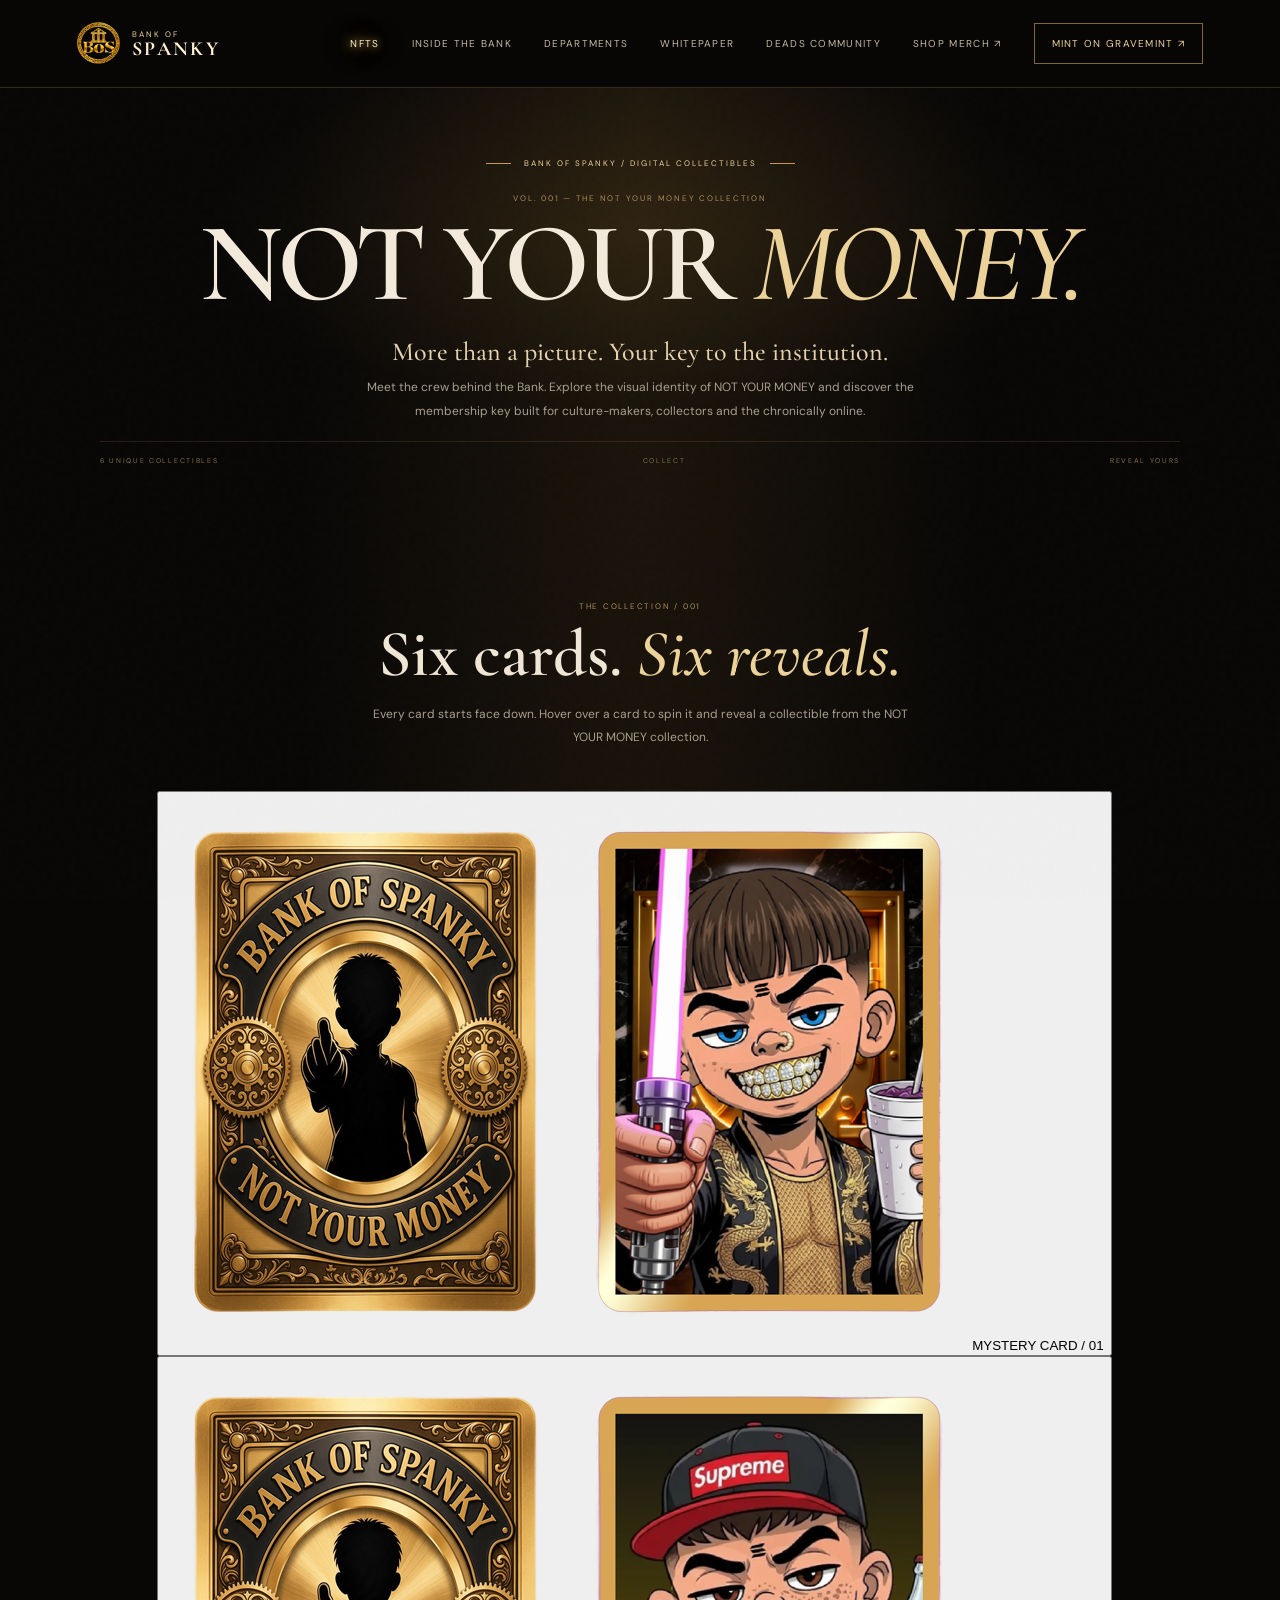
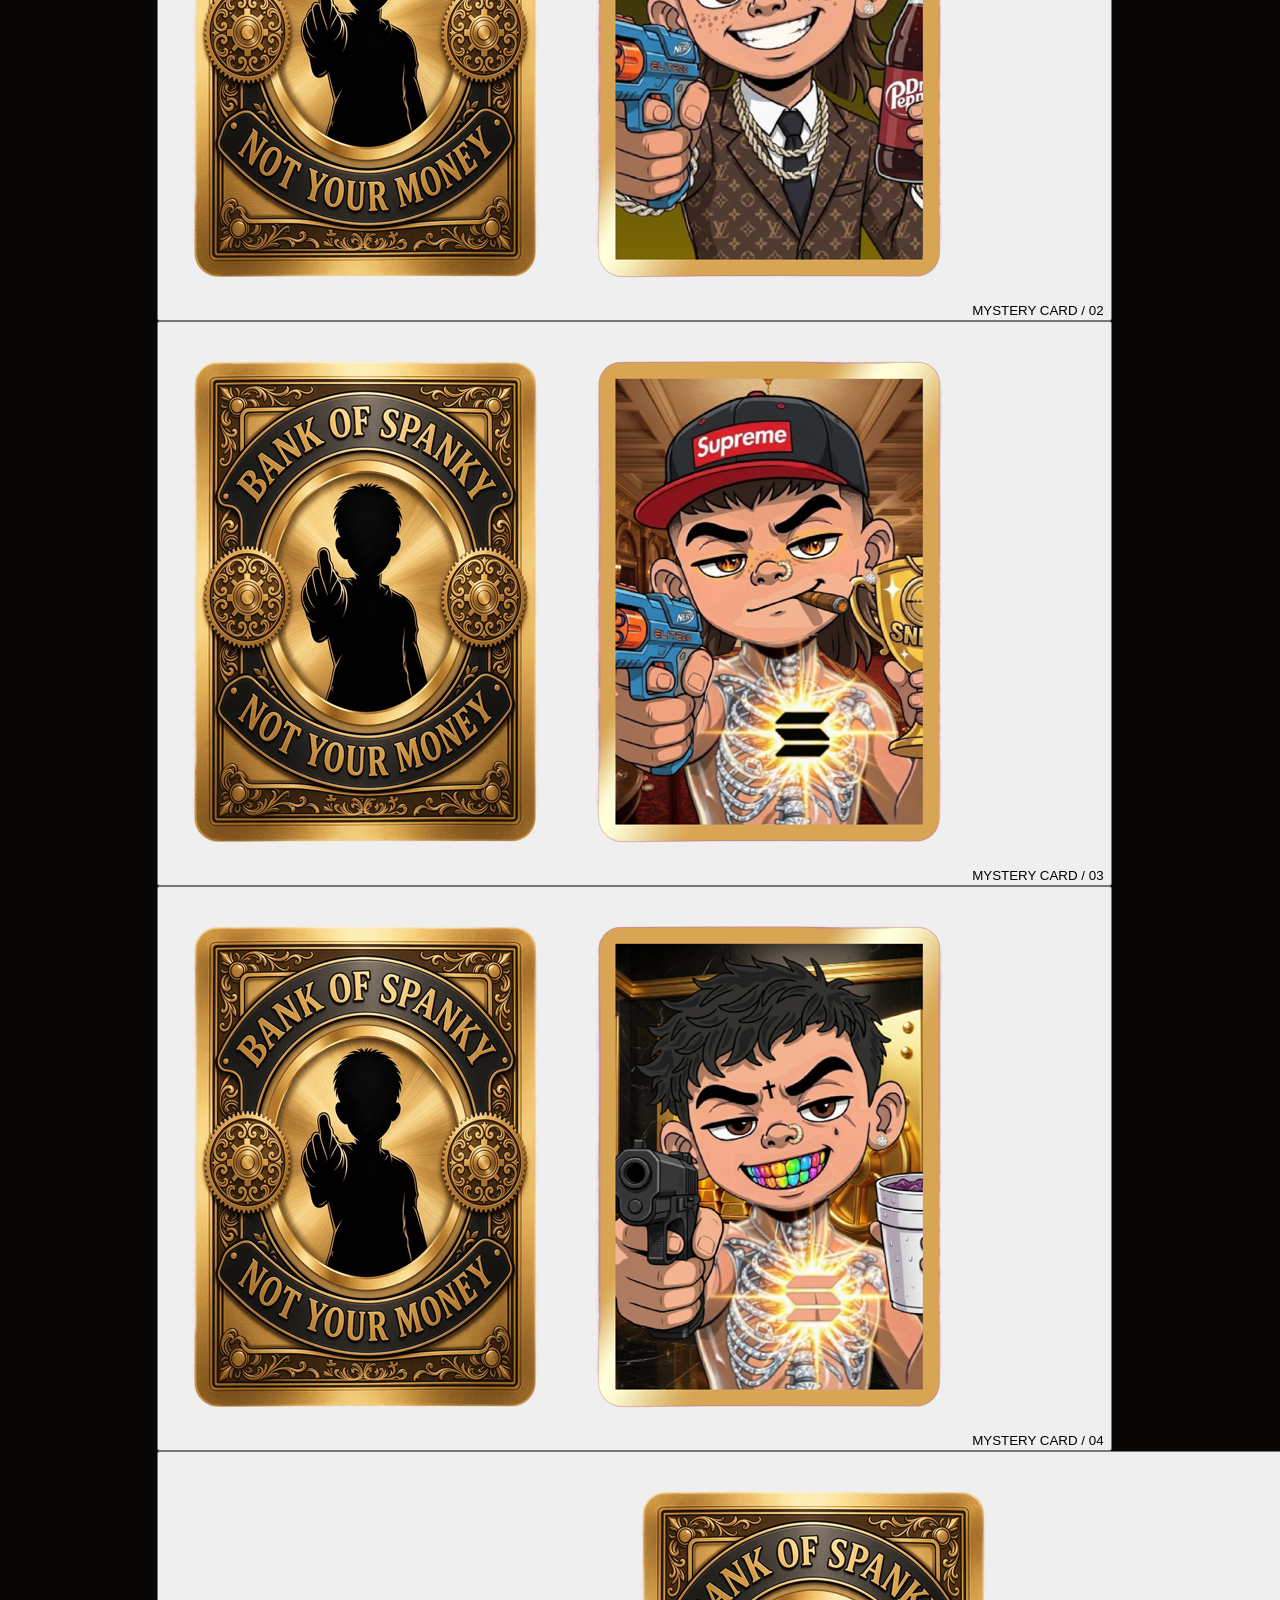
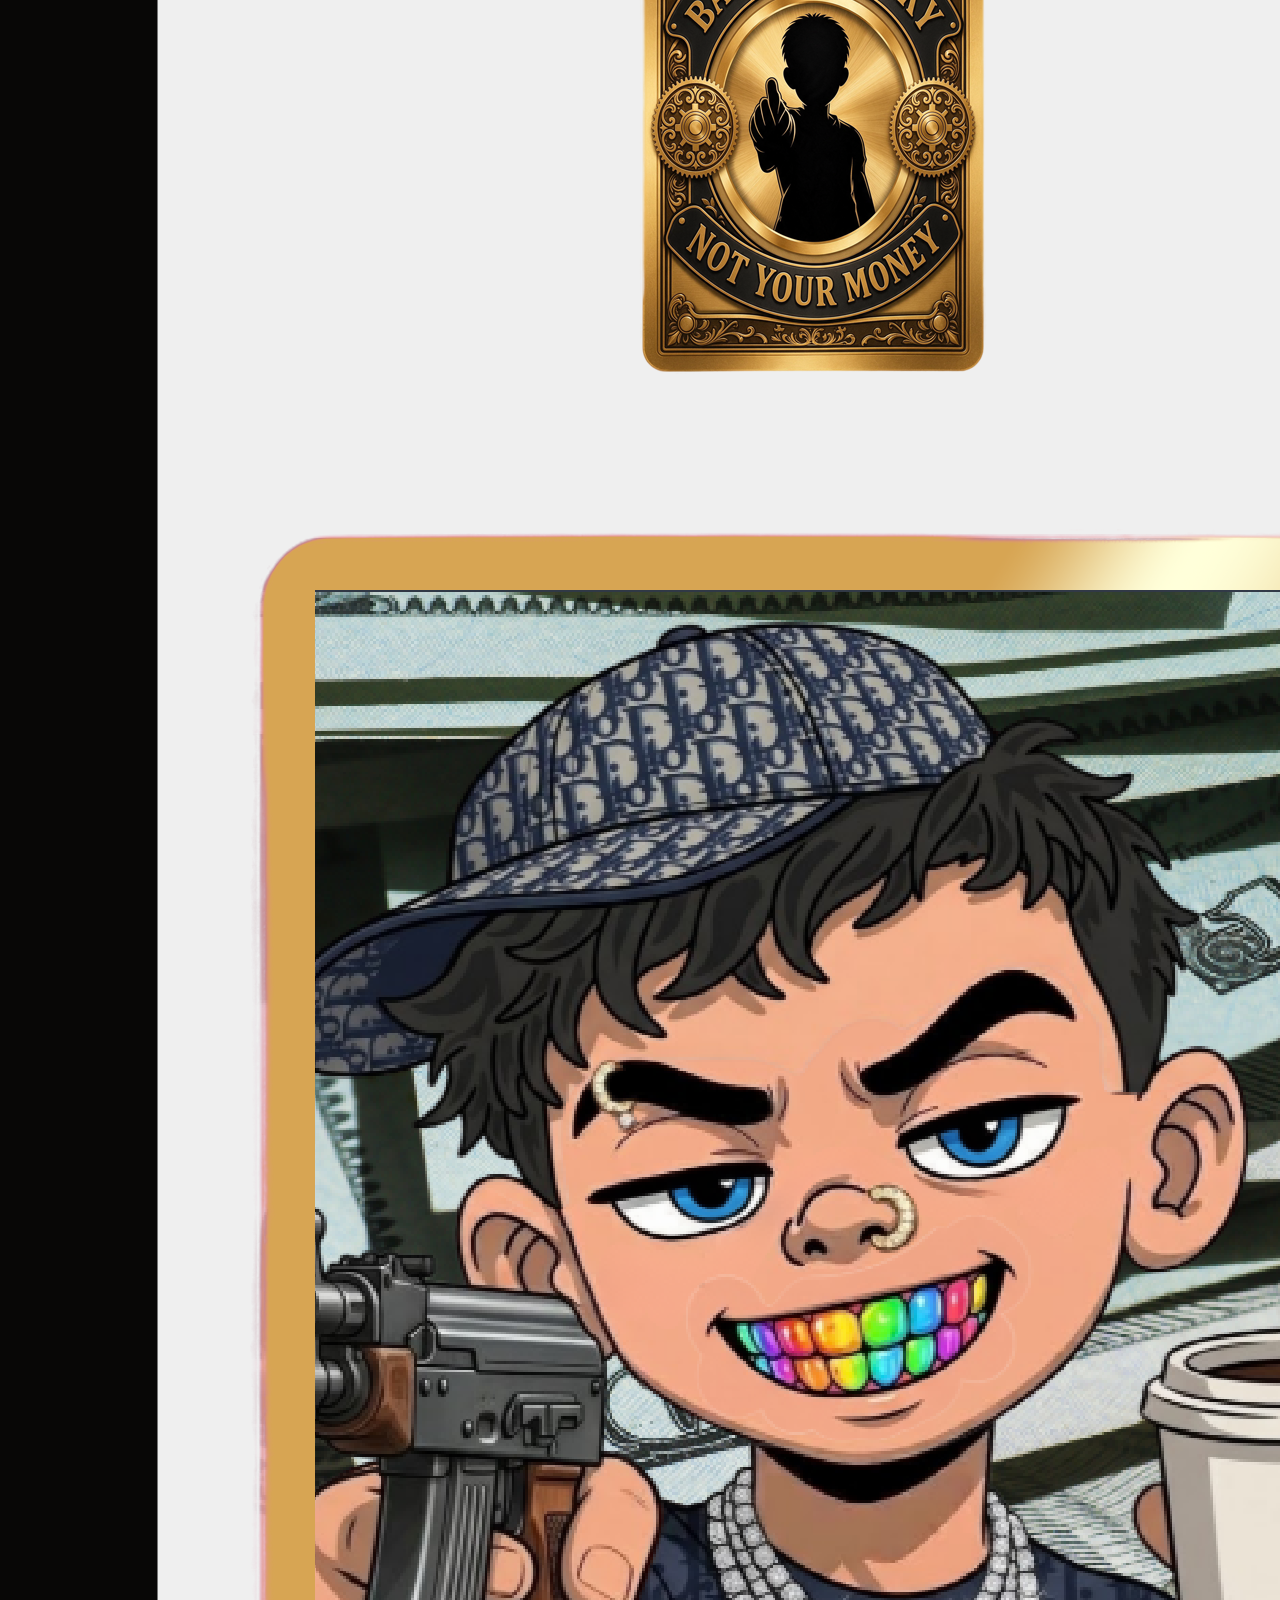
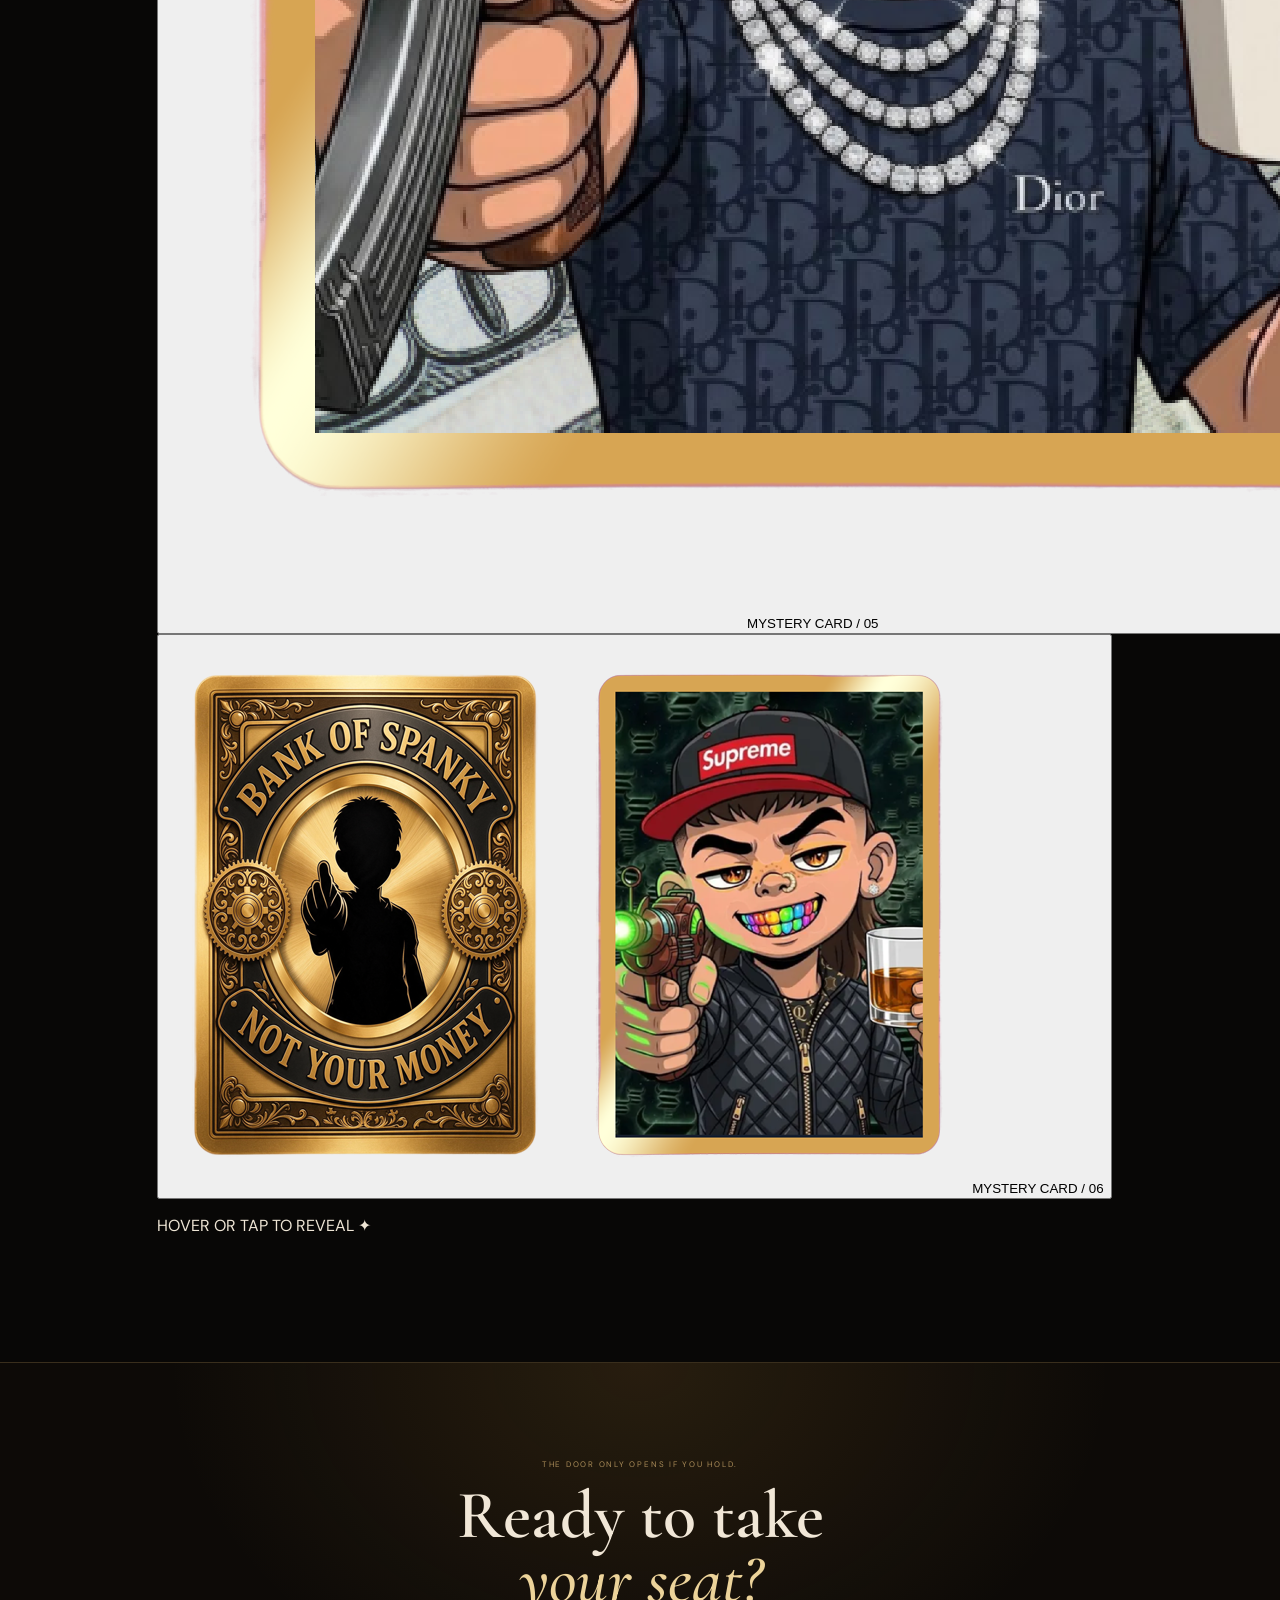
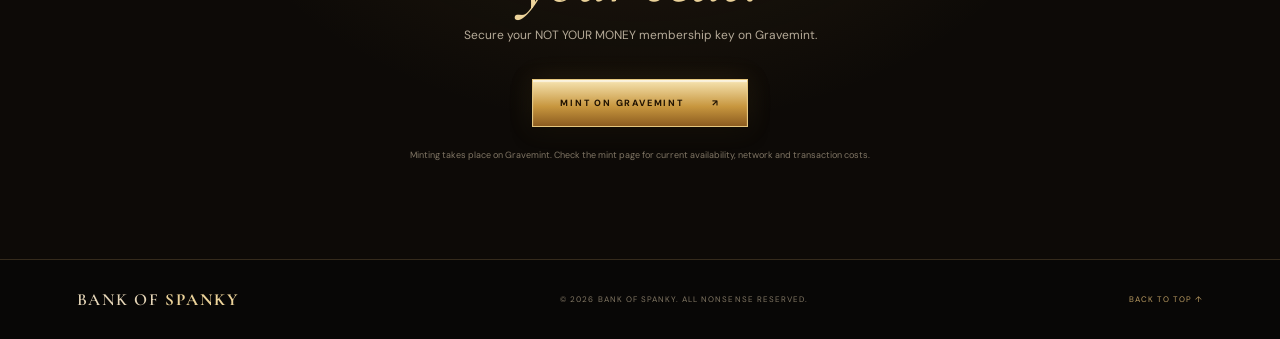
==== nfts.html @ 51c9905d "Build six-card interactive NFT reveal gallery" ====
<!doctype html>
<html lang="en">
<head>
  <meta charset="utf-8">
  <meta name="viewport" content="width=device-width, initial-scale=1">
  <meta name="theme-color" content="#080706">
  <meta name="description" content="Explore the NOT YOUR MONEY NFT collection from BANK OF SPANKY.">
  <title>NFTs — BANK OF SPANKY</title>
  <link rel="icon" type="image/png" href="./assets/images/logo.png">
  <link rel="preconnect" href="https://fonts.googleapis.com">
  <link rel="preconnect" href="https://fonts.gstatic.com" crossorigin>
  <link href="https://fonts.googleapis.com/css2?family=Cormorant+Garamond:wght@400;500;600;700&family=DM+Sans:wght@400;500;600;700&display=swap" rel="stylesheet">
  <link rel="stylesheet" href="./styles.css?v=9">
  <link rel="stylesheet" href="./nfts.css?v=1">
</head>
<body>
  <div class="grain" aria-hidden="true"></div>
  <header class="header">
    <a class="brand" href="./index.html#top" aria-label="Bank of Spanky home">
      <img src="./assets/images/logo.png" alt="">
      <span><small>BANK OF</small><b>SPANKY</b></span>
    </a>
    <button class="menu-toggle" type="button" aria-label="Open navigation" aria-expanded="false"><span></span><span></span></button>
    <nav class="nav" aria-label="Main navigation">
      <a class="nav-nfts active" href="./nfts.html" aria-current="page">NFTs</a>
      <a href="./index.html#inside">Inside the bank</a>
      <a href="./index.html#departments">Departments</a>
      <a href="./whitepaper.html">Whitepaper</a>
      <a href="./index.html#deads">DEADS community</a>
      <a class="nav-store" href="./store.html">Shop merch ↗</a>
      <a class="nav-mint" href="https://gravemint.io/mint/2nw995" target="_blank" rel="noopener noreferrer">Mint on Gravemint ↗</a>
    </nav>
  </header>

  <main class="nft-page">
    <section class="nft-hero">
      <p class="nft-kicker"><span></span> BANK OF SPANKY / DIGITAL COLLECTIBLES <span></span></p>
      <p class="nft-index">VOL. 001 — THE NOT YOUR MONEY COLLECTION</p>
      <h1>NOT YOUR <em>MONEY.</em></h1>
      <p class="nft-lead">More than a picture. Your key to the institution.</p>
      <p class="nft-intro">Meet the crew behind the Bank. Explore the visual identity of NOT YOUR MONEY and discover the membership key built for culture-makers, collectors and the chronically online.</p>
      <div class="nft-hero-foot"><span>6 UNIQUE COLLECTIBLES</span><span>COLLECT</span><span>REVEAL YOURS</span></div>
    </section>

    <section class="nft-showcase" id="nft-collection">
      <div class="nft-section-heading">
        <p class="nft-index">THE COLLECTION / 001</p>
        <h2>Six cards. <em>Six reveals.</em></h2>
        <p>Every card starts face down. Hover over a card to spin it and reveal a collectible from the NOT YOUR MONEY collection.</p>
      </div>
      <div class="nft-card-grid" aria-label="Six mystery NFT cards">
        <button class="nft-flip-card" type="button" aria-label="Reveal mystery NFT card 01" aria-pressed="false">
          <span class="nft-flip-inner">
            <span class="nft-card-face nft-card-back"><img src="./assets/images/NFTs/NYM-face-down-SMALL.png" alt="" loading="lazy"></span>
            <span class="nft-card-face nft-card-front"><img class="nft-reveal-image" src="./assets/images/NFTs/NFT-01.png" alt="NOT YOUR MONEY collectible NFT 01" loading="lazy"></span>
          </span>
          <span class="nft-card-number">MYSTERY CARD / 01</span>
        </button>
        <button class="nft-flip-card" type="button" aria-label="Reveal mystery NFT card 02" aria-pressed="false">
          <span class="nft-flip-inner">
            <span class="nft-card-face nft-card-back"><img src="./assets/images/NFTs/NYM-face-down-SMALL.png" alt="" loading="lazy"></span>
            <span class="nft-card-face nft-card-front"><img class="nft-reveal-image" src="./assets/images/NFTs/NFT-02.png" alt="NOT YOUR MONEY collectible NFT 02" loading="lazy"></span>
          </span>
          <span class="nft-card-number">MYSTERY CARD / 02</span>
        </button>
        <button class="nft-flip-card" type="button" aria-label="Reveal mystery NFT card 03" aria-pressed="false">
          <span class="nft-flip-inner">
            <span class="nft-card-face nft-card-back"><img src="./assets/images/NFTs/NYM-face-down-SMALL.png" alt="" loading="lazy"></span>
            <span class="nft-card-face nft-card-front"><img class="nft-reveal-image" src="./assets/images/NFTs/NFT-03.png" alt="NOT YOUR MONEY collectible NFT 03" loading="lazy"></span>
          </span>
          <span class="nft-card-number">MYSTERY CARD / 03</span>
        </button>
        <button class="nft-flip-card" type="button" aria-label="Reveal mystery NFT card 04" aria-pressed="false">
          <span class="nft-flip-inner">
            <span class="nft-card-face nft-card-back"><img src="./assets/images/NFTs/NYM-face-down-SMALL.png" alt="" loading="lazy"></span>
            <span class="nft-card-face nft-card-front"><img class="nft-reveal-image" src="./assets/images/NFTs/NFT-04.png" alt="NOT YOUR MONEY collectible NFT 04" loading="lazy"></span>
          </span>
          <span class="nft-card-number">MYSTERY CARD / 04</span>
        </button>
        <button class="nft-flip-card" type="button" aria-label="Reveal mystery NFT card 05" aria-pressed="false">
          <span class="nft-flip-inner">
            <span class="nft-card-face nft-card-back"><img src="./assets/images/NFTs/NYM-face-down-SMALL.png" alt="" loading="lazy"></span>
            <span class="nft-card-face nft-card-front"><img class="nft-reveal-image" src="./assets/images/NFTs/NFT-05.png" alt="NOT YOUR MONEY collectible NFT 05" loading="lazy"></span>
          </span>
          <span class="nft-card-number">MYSTERY CARD / 05</span>
        </button>
        <button class="nft-flip-card" type="button" aria-label="Reveal mystery NFT card 06" aria-pressed="false">
          <span class="nft-flip-inner">
            <span class="nft-card-face nft-card-back"><img src="./assets/images/NFTs/NYM-face-down-SMALL.png" alt="" loading="lazy"></span>
            <span class="nft-card-face nft-card-front"><img class="nft-reveal-image" src="./assets/images/NFTs/NFT-06.png" alt="NOT YOUR MONEY collectible NFT 06" loading="lazy"></span>
          </span>
          <span class="nft-card-number">MYSTERY CARD / 06</span>
        </button>
      </div>
      <p class="nft-grid-hint">HOVER OR TAP TO REVEAL <span>✦</span></p>
    </section>

    <section class="nft-access">
      <p class="nft-index">THE DOOR ONLY OPENS IF YOU HOLD.</p>
      <h2>Ready to take<br><em>your seat?</em></h2>
      <p>Secure your NOT YOUR MONEY membership key on Gravemint.</p>
      <a class="nft-gold-button" href="https://gravemint.io/mint/2nw995" target="_blank" rel="noopener noreferrer">MINT ON GRAVEMINT <span>↗</span></a>
      <small>Minting takes place on Gravemint. Check the mint page for current availability, network and transaction costs.</small>
    </section>
  </main>

  <footer class="footer"><a class="footer-brand" href="./index.html#top">BANK OF <b>SPANKY</b></a><span>© <span id="year"></span> BANK OF SPANKY. ALL NONSENSE RESERVED.</span><a href="#top">BACK TO TOP ↑</a></footer>
  <script src="./nfts.js?v=1"></script>
  <script src="./script.js?v=4"></script>
</body>
</html>
---- styles.css ----
:root{--black:#080706;--panel:#100e0a;--gold:#c49a52;--gold-light:#ecd39a;--gold-dim:#80663b;--cream:#eee5d5;--muted:#a69b88;--line:rgba(201,164,99,.23);--serif:"Cormorant Garamond",Georgia,serif;--sans:"DM Sans",Arial,sans-serif}
*{box-sizing:border-box}
html{scroll-behavior:smooth;scroll-padding-top:88px}
body{margin:0;background:var(--black);color:var(--cream);font-family:var(--sans);-webkit-font-smoothing:antialiased}
a{color:inherit;text-decoration:none}
.grain{position:fixed;inset:0;z-index:20;pointer-events:none;opacity:.035;background-image:url("data:image/svg+xml,%3Csvg viewBox='0 0 180 180' xmlns='http://www.w3.org/2000/svg'%3E%3Cfilter id='n'%3E%3CfeTurbulence type='fractalNoise' baseFrequency='.9' numOctaves='3' stitchTiles='stitch'/%3E%3C/filter%3E%3Crect width='100%25' height='100%25' filter='url(%23n)' opacity='.5'/%3E%3C/svg%3E")}
.header{height:88px;padding:0 6vw;display:flex;align-items:center;justify-content:space-between;border-bottom:1px solid var(--line);background:rgba(8,7,6,.96);position:relative;z-index:30}
.brand{display:flex;align-items:center;gap:12px}
.brand img{width:43px;height:43px;object-fit:contain}
.brand span{display:flex;flex-direction:column;gap:1px}
.brand small{font-size:8px;letter-spacing:.25em;color:var(--gold-light)}
.brand b{font:700 20px/.9 var(--serif);letter-spacing:.12em;color:#fff1d2}
.nav{display:flex;align-items:center;gap:32px}
.nav a{font-size:10px;letter-spacing:.13em;text-transform:uppercase;color:#c5b9a5;transition:color .2s}
.nav a:hover{color:var(--gold-light)}
.nav .nav-mint{padding:13px 17px;border:1px solid var(--gold-dim);color:var(--gold-light)}
.menu-toggle{display:none}
.hero{position:relative;overflow:hidden;text-align:center;padding:45px 5vw 28px;background:radial-gradient(ellipse at 50% 8%,rgba(157,112,43,.17),transparent 37%),linear-gradient(180deg,#0c0a07 0%,#080706 68%)}
.hero:before{content:"";position:absolute;inset:0;pointer-events:none;background:linear-gradient(90deg,rgba(0,0,0,.25),transparent 25%,transparent 75%,rgba(0,0,0,.25))}
.hero-kicker,.eyebrow{font-size:9px;letter-spacing:.25em;text-transform:uppercase;color:var(--gold-light)}
.hero-kicker{display:flex;align-items:center;justify-content:center;gap:14px;position:relative;z-index:2}
.hero-kicker i{width:28px;height:1px;background:var(--gold)}
.hero-art-wrap{width:min(752px,92vw);margin:15px auto 4px;position:relative;isolation:isolate}
.art-aura{position:absolute;z-index:-1;inset:13% 5%;border-radius:50%;background:radial-gradient(ellipse,rgba(198,151,68,.2),rgba(198,151,68,.05) 48%,transparent 72%);filter:blur(22px)}
.hero-art{display:block;width:100%;height:auto;max-height:544px;object-fit:contain;object-position:center;opacity:1;filter:drop-shadow(0 20px 32px rgba(0,0,0,.62));animation:gentleFloat 7s ease-in-out infinite}
.art-stamp{position:absolute;top:44%;padding:8px 11px;border:1px solid rgba(204,169,104,.5);background:rgba(9,8,6,.86);color:var(--gold-light);font-size:7px;letter-spacing:.2em;white-space:nowrap}
.stamp-left{left:-55px;transform:rotate(-8deg)}.stamp-right{right:-65px;transform:rotate(7deg)}
.hero-copy{position:relative;z-index:2;max-width:800px;margin:0 auto}
.hero-copy .eyebrow{margin:13px 0 8px;color:#b69a68}
.hero h1{font:600 clamp(48px,7vw,84px)/.87 var(--serif);letter-spacing:-.035em;text-transform:uppercase;margin:10px 0 14px;color:#f4ead8}
.hero h1 em,.intro h2 em,.section-heading h2 em,.closing h2 em{font-weight:500;color:var(--gold-light);font-style:italic;text-transform:none}
.welcome{margin:20px 0 8px;color:#e7c989;font-size:11px;font-weight:600;letter-spacing:.32em}
.hero-description{margin:0;color:#d0c5b4;font-size:14px;line-height:1.9}
.gold-button{display:inline-flex;align-items:center;justify-content:center;gap:30px;margin-top:28px;padding:23px 38px;min-width:270px;min-height:68px;border:1px solid #f4dfa9;border-radius:3px;background:linear-gradient(180deg,#fff0bd 0%,#e9c978 13%,#c7963e 48%,#96651f 100%);color:#211302;font-size:13px;font-weight:800;letter-spacing:.22em;text-shadow:0 1px 0 rgba(255,246,211,.65);box-shadow:inset 0 2px 1px rgba(255,250,220,.9),inset 0 -4px 0 rgba(92,53,10,.45),0 3px 0 #684313,0 7px 0 #39240d,0 13px 26px rgba(0,0,0,.65),0 0 28px rgba(218,170,78,.22);transform:translateY(0);transition:transform .2s,box-shadow .2s,filter .2s}
.gold-button:hover{transform:translateY(-4px);filter:brightness(1.1);box-shadow:inset 0 2px 1px rgba(255,250,220,.95),inset 0 -4px 0 rgba(92,53,10,.35),0 3px 0 #684313,0 7px 0 #39240d,0 17px 34px rgba(0,0,0,.7),0 0 38px rgba(218,170,78,.38)}
.gold-button:active{transform:translateY(3px);box-shadow:inset 0 2px 5px rgba(75,44,10,.5),0 1px 0 #684313,0 3px 0 #39240d,0 6px 13px rgba(0,0,0,.6)}
.gold-button span{font-size:16px}
.powered{margin:17px 0 0;color:#a58a58;font-size:8px;letter-spacing:.22em}
.powered span{padding:0 8px;color:#e2c47f}
.mint-panel{width:min(920px,100%);margin:42px auto 0;padding:22px 28px 19px;text-align:left;position:relative;border:1px solid rgba(203,164,96,.68);background:linear-gradient(115deg,#21190e,#100d08 48%,#21190e);box-shadow:0 18px 55px #0009,inset 0 0 35px rgba(218,173,91,.055)}
.mint-panel:before{content:"";position:absolute;inset:5px;border:1px solid rgba(211,177,113,.16);pointer-events:none}
.panel-heading{display:flex;align-items:center;justify-content:space-between;gap:15px;padding-bottom:15px;border-bottom:1px solid var(--line);color:#ddc38f;font-size:8px;letter-spacing:.2em}
.snapshot-label{display:flex;align-items:center;gap:8px;color:#9d8a65;font-size:7px}
.snapshot-label i{width:6px;height:6px;border-radius:50%;background:#d7b66f;box-shadow:0 0 10px #d7b66f}
.stats{display:grid;grid-template-columns:repeat(4,1fr);padding:22px 0 18px}
.stat{display:flex;flex-direction:column;gap:8px;padding:0 20px;border-right:1px solid var(--line)}
.stat:first-child{padding-left:0}.stat:last-child{border:0}
.stat strong{font:600 clamp(24px,3vw,35px)/1 var(--serif);color:#f0d9a8;white-space:nowrap}
.stat strong small{font:500 .5em var(--sans);color:#c5a76e}
.stat>span{font-size:8px;letter-spacing:.2em;color:#a9946b}
.progress-label{display:flex;justify-content:space-between;margin:4px 0 8px;color:#bda575;font-size:8px;letter-spacing:.17em}
.progress-label b{color:#f0d9a8}
.progress-track{height:8px;padding:1px;border:1px solid rgba(215,179,111,.45);background:#080706}
.progress-track span{display:block;width:8%;height:100%;background:linear-gradient(90deg,#8a6024,#e2bf76,#fff0bd);box-shadow:0 0 13px rgba(222,180,98,.42)}
.panel-foot{display:flex;justify-content:space-between;gap:12px;margin-top:13px;color:#887651;font-size:7px;letter-spacing:.17em}
.hero-bottomline{max-width:1120px;margin:35px auto 0;padding-top:14px;border-top:1px solid rgba(201,164,99,.15);display:flex;justify-content:space-between;color:#776b56;font-size:7px;letter-spacing:.2em}
.section{padding:110px 8vw}
.intro{text-align:center;position:relative;background:linear-gradient(180deg,#0b0907,#0d0b08)}
.section-mark{display:inline-flex;align-items:center;gap:12px;margin-bottom:42px;padding:10px 15px;border:1px solid var(--line);font:600 9px var(--sans);letter-spacing:.2em;color:#bca16d}
.section-mark span{color:var(--gold-light)}
.intro .eyebrow{margin:0 0 18px}
.intro h2,.section-heading h2,.closing h2{font:600 clamp(42px,6vw,68px)/.95 var(--serif);letter-spacing:-.025em;margin:0;color:#f1e7d7}
.intro-text{max-width:570px;margin:24px auto;color:#a99f8e;font-size:13px;line-height:2}
.text-link{display:inline-block;margin-top:14px;padding-bottom:8px;border-bottom:1px solid var(--gold-dim);color:var(--gold-light);font-size:9px;letter-spacing:.2em}
.text-link span{margin-left:12px}
.departments{background:#090806}
.section-heading{display:flex;align-items:end;justify-content:space-between;gap:35px;margin-bottom:42px}
.section-heading .eyebrow{margin:0 0 15px}
.section-heading h2{font-size:clamp(42px,5.5vw,62px)}
.section-heading>p{max-width:350px;margin:0;color:#a99f8e;font-size:12px;line-height:1.9}
.department-grid{display:grid;grid-template-columns:repeat(4,1fr);border-top:1px solid var(--line);border-bottom:1px solid var(--line)}
.department-card{min-height:255px;padding:25px 22px;border-right:1px solid var(--line);transition:background .25s}
.department-card:first-child{border-left:1px solid var(--line)}
.department-card:hover{background:linear-gradient(180deg,rgba(190,146,69,.1),transparent)}
.card-no{font-size:8px;letter-spacing:.17em;color:#a68c5e}
.card-symbol{margin:25px 0 12px;color:var(--gold-light);font:32px var(--serif)}
.department-card h3{margin:0 0 12px;color:#e8dcc7;font:600 27px/.95 var(--serif)}
.department-card p{margin:0;color:#9c9384;font-size:11px;line-height:1.8}
.closing{padding:95px 7vw 100px;text-align:center;background:radial-gradient(ellipse at 50% 15%,rgba(163,117,43,.17),transparent 48%),#0d0a07;border-top:1px solid var(--line)}
.closing-seal{width:78px;height:78px;margin:0 auto 25px}
.closing-seal img{width:100%;height:100%;object-fit:contain}
.closing .eyebrow{margin-bottom:17px}
.closing>p:not(.eyebrow){color:#b5aa98;font-size:13px}
.closing small{display:block;max-width:490px;margin:22px auto 0;color:#807665;font-size:9px;line-height:1.8}
.footer{min-height:80px;padding:22px 6vw;display:flex;align-items:center;justify-content:space-between;gap:20px;border-top:1px solid var(--line);color:#827764;font-size:8px;letter-spacing:.13em}
.footer-brand{font:600 17px var(--serif);color:#e6d6b8;letter-spacing:.1em}.footer-brand b{color:var(--gold-light)}
.footer>a:last-child{color:#b99a61}
@keyframes gentleFloat{0%,100%{transform:translateY(0)}50%{transform:translateY(-7px)}}
@media(max-width:900px){.nav{gap:17px}.nav a{font-size:9px}.section{padding:85px 6vw}.department-grid{grid-template-columns:repeat(2,1fr)}.department-card:nth-child(3){border-left:1px solid var(--line)}.department-card:nth-child(-n+2){border-bottom:1px solid var(--line)}}
@media(max-width:680px){.header{height:72px;padding:0 5vw}.brand img{width:37px;height:37px}.brand b{font-size:18px}.menu-toggle{display:flex;width:42px;height:42px;flex-direction:column;align-items:center;justify-content:center;gap:6px;border:1px solid var(--line);background:transparent}.menu-toggle span{width:17px;height:1px;background:var(--gold-light)}.nav{display:none;position:absolute;top:71px;left:0;right:0;padding:20px 6vw 25px;background:#0c0a07;border-bottom:1px solid var(--line);flex-direction:column;align-items:stretch;gap:0}.nav.open{display:flex}.nav a{padding:14px 0;border-bottom:1px solid rgba(201,164,99,.12);font-size:10px}.nav .nav-mint{margin-top:12px;padding:14px;text-align:center;border:1px solid var(--gold-dim)}.hero{padding:35px 5vw 23px}.hero-kicker{font-size:7px;letter-spacing:.17em;gap:8px}.hero-kicker i{width:15px}.hero-art-wrap{width:min(620px,94vw);margin:18px auto 5px}.hero-art{max-height:430px}.stamp-left{left:-12px}.stamp-right{right:-12px}.art-stamp{font-size:6px;padding:6px 7px}.hero-copy .eyebrow{font-size:7px;letter-spacing:.17em}.hero h1{font-size:clamp(43px,11vw,62px);line-height:.91}.welcome{font-size:10px;letter-spacing:.23em}.hero-description{font-size:12px}.gold-button{min-width:240px;min-height:64px;padding:21px 28px;font-size:12px}.mint-panel{margin-top:31px;padding:19px 16px 16px}.panel-heading{font-size:7px}.snapshot-label{font-size:6px}.stats{grid-template-columns:repeat(2,1fr);row-gap:20px;padding:19px 0}.stat{padding:0 12px}.stat:nth-child(2){border:0}.stat:nth-child(3){padding-left:0}.stat strong{font-size:29px}.stat>span{font-size:7px}.panel-foot{font-size:6px}.hero-bottomline{margin-top:26px;font-size:6px;letter-spacing:.1em}.hero-bottomline span:nth-child(2){display:none}.section{padding:72px 7vw}.section-mark{margin-bottom:30px;font-size:7px}.intro h2{font-size:46px}.intro-text{font-size:12px}.section-heading{display:block;margin-bottom:28px}.section-heading>p{margin-top:17px}.section-heading h2{font-size:44px}.department-grid{grid-template-columns:1fr 1fr}.department-card{min-height:230px;padding:19px 14px}.department-card:nth-child(odd){border-left:1px solid var(--line)}.department-card:nth-child(even){border-right:1px solid var(--line)}.department-card:nth-child(3){border-bottom:0}.department-card h3{font-size:23px}.department-card p{font-size:10px}.closing{padding:75px 7vw}.closing h2{font-size:48px}.footer{padding:22px 5vw;flex-wrap:wrap}.footer>span{order:3;width:100%;text-align:center;font-size:7px}}
@media(prefers-reduced-motion:reduce){html{scroll-behavior:auto}*,*:before,*:after{animation-duration:.01ms!important;animation-iteration-count:1!important;transition-duration:.01ms!important}}


/* DEADS / Discord community feature */
.deads-community{position:relative;isolation:isolate;overflow:hidden;padding:clamp(76px,10vw,132px) 8vw;background:radial-gradient(ellipse at 78% 48%,rgba(143,67,220,.3),transparent 34%),radial-gradient(ellipse at 15% 0%,rgba(90,43,151,.28),transparent 42%),linear-gradient(125deg,#160d25 0%,#211039 48%,#10091b 100%);border-top:1px solid rgba(190,143,255,.35);border-bottom:1px solid rgba(190,143,255,.28)}
.deads-community:before{content:"";position:absolute;inset:0;z-index:-1;opacity:.22;background-image:linear-gradient(rgba(205,173,255,.08) 1px,transparent 1px),linear-gradient(90deg,rgba(205,173,255,.08) 1px,transparent 1px);background-size:48px 48px;mask-image:linear-gradient(90deg,transparent,#000 40%,#000)}
.deads-inner{position:relative;display:grid;grid-template-columns:1.15fr .85fr;align-items:center;gap:50px;max-width:1120px;margin:0 auto}
.deads-copy{position:relative;z-index:2}
.deads-kicker{display:flex;align-items:center;gap:12px;margin:0 0 28px;color:#d9baff;font-size:8px;letter-spacing:.23em}
.deads-kicker span{width:23px;height:1px;background:#b77cff}
.deads-overline{margin:0 0 14px;color:#b88be8;font-size:9px;letter-spacing:.22em}
.deads-copy h2{margin:0;color:#fff;font:600 clamp(46px,6.5vw,78px)/.88 var(--serif);letter-spacing:-.035em}
.deads-copy h2 em{color:#d8adff;font-weight:500;font-style:italic}
.deads-description{max-width:530px;margin:24px 0 0;color:#d0c0e1;font-size:13px;line-height:2}
.deads-button{display:inline-flex;align-items:center;justify-content:center;gap:32px;margin-top:29px;padding:20px 29px;min-width:255px;border:1px solid #e4c8ff;border-radius:3px;background:linear-gradient(180deg,#e8ceff 0%,#bd82f3 18%,#8544c9 62%,#5b258f 100%);color:#190b27;font-size:11px;font-weight:800;letter-spacing:.19em;box-shadow:inset 0 2px 1px #fff9,inset 0 -4px 0 rgba(49,15,79,.48),0 4px 0 #42166b,0 10px 26px rgba(0,0,0,.4),0 0 32px rgba(174,104,255,.28);transition:transform .2s,filter .2s,box-shadow .2s}
.deads-button:hover{transform:translateY(-4px);filter:brightness(1.12);box-shadow:inset 0 2px 1px #fff9,inset 0 -4px 0 rgba(49,15,79,.4),0 4px 0 #42166b,0 15px 34px rgba(0,0,0,.48),0 0 42px rgba(174,104,255,.42)}
.deads-button span{font-size:17px}
.deads-footnote{margin:19px 0 0;color:#a987cb;font-size:8px;letter-spacing:.17em}
.deads-token{position:relative;display:grid;place-items:center;min-height:340px}
.deads-token:before{content:"";position:absolute;width:min(82%,340px);aspect-ratio:1;border-radius:50%;background:radial-gradient(circle,rgba(171,101,255,.3),rgba(115,55,173,.1) 48%,transparent 70%);filter:blur(14px)}
.deads-token-ring{position:relative;display:grid;place-items:center;width:min(76%,300px);aspect-ratio:1;border-radius:50%;padding:12px;background:linear-gradient(135deg,#f0d7ff,#9c5bd9 22%,#35164f 48%,#d7aaff 72%,#51217a);box-shadow:0 22px 65px rgba(0,0,0,.48),0 0 45px rgba(173,105,255,.24),inset 0 0 0 2px rgba(255,255,255,.2)}
.deads-token-ring:before{content:"";position:absolute;inset:8px;border:1px solid rgba(255,255,255,.38);border-radius:50%}
.deads-token-core{display:flex;flex-direction:column;align-items:center;justify-content:center;width:100%;height:100%;border-radius:50%;background:radial-gradient(circle at 35% 25%,#58317c,#21102f 65%,#100819);box-shadow:inset 0 0 35px rgba(197,143,255,.2),inset 0 0 0 1px rgba(231,205,255,.25)}
.deads-token-mark{color:#ead3ff;font:600 clamp(72px,10vw,112px)/.9 var(--serif);text-shadow:0 4px 20px rgba(203,151,255,.4)}
.deads-token-image{display:block;width:84%;height:84%;max-width:230px;max-height:230px;object-fit:contain;border-radius:50%;filter:drop-shadow(0 8px 18px rgba(0,0,0,.42))}
.deads-token-ring{transition:transform .35s cubic-bezier(.2,.75,.25,1),box-shadow .35s ease}
.deads-token-ring:hover{transform:translateY(-7px) rotate(2deg) scale(1.035);box-shadow:0 30px 75px rgba(0,0,0,.55),0 0 58px rgba(190,125,255,.42),inset 0 0 0 2px rgba(255,255,255,.24)}
.deads-token-name{margin-top:12px;color:#f1dcff;font-size:13px;font-weight:700;letter-spacing:.35em}
.deads-token-caption{margin-top:7px;color:#b997d6;font-size:6px;letter-spacing:.2em}
.deads-token-side{position:absolute;bottom:2px;color:#a981c9;font-size:7px;letter-spacing:.2em;text-align:center}
.deads-orbit{position:absolute;z-index:-1;width:430px;aspect-ratio:1;border:1px solid rgba(201,154,255,.13);border-radius:50%;pointer-events:none}
.deads-orbit-one{top:-280px;right:-120px}.deads-orbit-two{bottom:-330px;left:-160px;width:520px}
@media(max-width:760px){.deads-community{padding:76px 7vw 70px}.deads-inner{grid-template-columns:1fr;gap:22px}.deads-copy h2{font-size:clamp(46px,12vw,66px)}.deads-description{font-size:12px}.deads-token{min-height:260px;order:-1}.deads-token-ring{width:min(62%,235px)}.deads-token-mark{font-size:85px}.deads-token-side{bottom:0;font-size:6px}.deads-kicker{font-size:7px;letter-spacing:.16em}}


/* DEADS coin: frameless, clickable, softly animated with a violet flare */
.deads-token{min-height:360px}
.deads-token:before{content:"";position:absolute;z-index:0;width:min(92%,390px);aspect-ratio:1;border-radius:50%;background:radial-gradient(circle,rgba(206,151,255,.48) 0%,rgba(157,83,236,.29) 30%,rgba(112,48,177,.12) 55%,transparent 73%);filter:blur(22px);animation:deadsFlare 4.5s ease-in-out infinite}
.deads-token-link{position:relative;z-index:1;display:grid;place-items:center;width:min(82%,330px);aspect-ratio:1;border:0;border-radius:0;background:transparent;box-shadow:none;outline-offset:9px;transition:transform .38s cubic-bezier(.2,.75,.25,1),filter .38s ease}
.deads-token-image{display:block;width:100%;height:100%;max-width:none;max-height:none;object-fit:contain;border-radius:0;filter:drop-shadow(0 12px 28px rgba(0,0,0,.48)) drop-shadow(0 0 22px rgba(190,125,255,.2));animation:deadsCoinFloat 4s ease-in-out infinite;transition:filter .38s ease}
.deads-token-link:hover{transform:translateY(-7px) rotate(2deg) scale(1.035)}
.deads-token-link:hover .deads-token-image{filter:drop-shadow(0 16px 32px rgba(0,0,0,.5)) drop-shadow(0 0 34px rgba(211,157,255,.62))}
.deads-token-link:focus-visible{outline:2px solid #e4c8ff}
@keyframes deadsCoinFloat{0%,100%{transform:translateY(0)}50%{transform:translateY(-6px)}}
@keyframes deadsFlare{0%,100%{opacity:.72;transform:scale(.94)}50%{opacity:1;transform:scale(1.08)}}
@media(max-width:760px){.deads-token{min-height:280px}.deads-token-link{width:min(72%,270px)}}
@media(prefers-reduced-motion:reduce){.deads-token:before,.deads-token-image{animation:none}}


/* NOT YOUR MONEY homepage promo film */
.promo-film{position:relative;overflow:hidden;padding:clamp(70px,9vw,112px) 6vw 82px;text-align:center;background:radial-gradient(ellipse at 50% 0%,rgba(173,126,53,.17),transparent 48%),linear-gradient(180deg,#0a0806 0%,#100c07 52%,#080706 100%);border-top:1px solid rgba(201,164,99,.2);border-bottom:1px solid rgba(201,164,99,.2)}
.promo-film:before{content:"";position:absolute;inset:0;pointer-events:none;background:linear-gradient(90deg,rgba(0,0,0,.28),transparent 22%,transparent 78%,rgba(0,0,0,.28))}
.promo-film-inner{position:relative;z-index:1;width:min(1120px,100%);margin:0 auto}
.promo-kicker{display:flex;align-items:center;justify-content:center;gap:13px;margin:0 0 17px;color:var(--gold-light);font-size:8px;letter-spacing:.25em}
.promo-kicker span{width:25px;height:1px;background:var(--gold)}
.promo-film h2{margin:0 0 30px;color:#f1e7d7;font:600 clamp(32px,5vw,56px)/1 var(--serif);letter-spacing:.015em}
.promo-film h2 em{color:var(--gold-light);font-size:.48em;font-weight:500;font-style:italic;letter-spacing:.12em;white-space:nowrap}
.promo-video-frame{position:relative;padding:8px;border:1px solid rgba(201,164,99,.62);background:linear-gradient(135deg,rgba(226,190,119,.18),rgba(16,12,7,.92) 38%,rgba(226,190,119,.12));box-shadow:0 24px 70px rgba(0,0,0,.62),0 0 38px rgba(190,145,68,.09),inset 0 0 0 1px rgba(255,239,199,.06)}
.promo-video{display:block;width:100%;height:auto;max-height: min(68vw,680px);aspect-ratio:16/9;object-fit:contain;background:#030303}
.promo-caption{margin:21px 0 0;color:#a58a58;font-size:8px;letter-spacing:.2em}
.promo-mint-link{display:inline-flex;align-items:center;gap:15px;margin-top:20px;padding-bottom:7px;border-bottom:1px solid var(--gold-dim);color:var(--gold-light);font-size:9px;letter-spacing:.19em}
.promo-mint-link span{font-size:15px}
@media(max-width:680px){.promo-film{padding:65px 5vw 68px}.promo-kicker{font-size:7px;letter-spacing:.17em;gap:8px}.promo-kicker span{width:15px}.promo-film h2{font-size:35px;margin-bottom:22px}.promo-film h2 em{display:block;margin-top:8px;font-size:.43em}.promo-video-frame{padding:4px}.promo-caption{font-size:6px;line-height:1.8;letter-spacing:.13em}}
---- nfts.css ----
.nav .nav-nfts{color:#f5d88f;text-shadow:0 0 7px rgba(232,190,101,.95),0 0 17px rgba(210,158,66,.72),0 0 30px rgba(210,158,66,.35);animation:nftNavGlow 2.8s ease-in-out infinite alternate}
.nav .nav-nfts:hover,.nav .nav-nfts.active{color:#fff0bd;text-shadow:0 0 8px #f2d28a,0 0 22px rgba(230,180,84,.9),0 0 38px rgba(210,158,66,.55)}
@keyframes nftNavGlow{from{filter:brightness(.92)}to{filter:brightness(1.28)}}
.nft-page{overflow:hidden;background:radial-gradient(ellipse at 50% 0%,rgba(160,113,46,.13),transparent 38%),#080706}
.nft-hero{position:relative;padding:62px 6vw 28px;text-align:center;background:radial-gradient(ellipse at 50% 35%,rgba(190,143,64,.12),transparent 48%)}
.nft-kicker{display:flex;justify-content:center;align-items:center;gap:13px;color:var(--gold-light);font-size:8px;letter-spacing:.25em}
.nft-kicker span{width:25px;height:1px;background:var(--gold)}
.nft-index{color:#a98b58;font-size:8px;letter-spacing:.22em}
.nft-hero>.nft-index{margin:25px 0 12px}
.nft-hero h1{margin:0;color:#f3eadb;font:600 clamp(55px,9vw,112px)/.88 var(--serif);letter-spacing:-.045em}
.nft-hero h1 em,.nft-section-heading h2 em,.nft-feature-copy h3 em,.nft-access h2 em{color:var(--gold-light);font-weight:500;font-style:italic}
.nft-lead{margin:22px 0 8px;color:#e6d3ae;font:500 clamp(19px,2.4vw,26px) var(--serif)}
.nft-intro{max-width:590px;margin:0 auto;color:#a99f8e;font-size:12px;line-height:2}
.nft-gold-button{display:inline-flex;align-items:center;justify-content:center;gap:28px;margin-top:24px;padding:17px 27px;border:1px solid #e6c77f;background:linear-gradient(180deg,#f7e5b3,#c7963e 58%,#8c5c20);color:#211302;font-size:9px;font-weight:800;letter-spacing:.2em;box-shadow:inset 0 2px 1px #fff9,0 5px 18px #0008,0 0 25px #d5a34b25;transition:transform .2s,filter .2s}
.nft-gold-button:hover{transform:translateY(-3px);filter:brightness(1.12)}
.nft-art-stage{position:relative;width:min(920px,100%);margin:30px auto 0;isolation:isolate}
.nft-art-glow{position:absolute;z-index:-1;inset:15% 8%;border-radius:50%;background:radial-gradient(ellipse,rgba(213,164,79,.24),rgba(213,164,79,.05) 52%,transparent 73%);filter:blur(28px)}
.nft-art-stage img{display:block;width:100%;max-height:570px;object-fit:contain;filter:drop-shadow(0 24px 35px #000b)}
.nft-art-label{position:absolute;top:48%;padding:8px 11px;border:1px solid #c49a5270;background:#0b0907e8;color:#e7ce9c;font-size:7px;letter-spacing:.2em}
.label-left{left:0;transform:rotate(-7deg)}.label-right{right:0;transform:rotate(7deg)}
.nft-hero-foot{display:flex;justify-content:space-between;max-width:1080px;margin:18px auto 0;padding-top:14px;border-top:1px solid #c49a5228;color:#806e4c;font-size:7px;letter-spacing:.24em}
.nft-showcase{max-width:1120px;margin:0 auto;padding:100px 6vw 110px}
.nft-section-heading{text-align:center;margin-bottom:42px}
.nft-section-heading h2{margin:12px 0;color:#f0e6d6;font:600 clamp(40px,6vw,66px)/.95 var(--serif)}
.nft-section-heading>p:last-child{max-width:540px;margin:18px auto 0;color:#a99f8e;font-size:12px;line-height:1.9}
.nft-feature-card{display:grid;grid-template-columns:1.05fr .95fr;border:1px solid #c49a5250;background:linear-gradient(125deg,#171108,#0d0b08 60%,#191207);box-shadow:0 24px 70px #0008}
.nft-feature-image{position:relative;display:grid;place-items:center;min-height:380px;padding:24px;background:radial-gradient(ellipse at 50% 50%,#94703b25,transparent 68%)}
.nft-feature-image img{display:block;width:100%;height:100%;max-height:450px;object-fit:contain;filter:drop-shadow(0 15px 25px #0009)}
.nft-edition{position:absolute;left:22px;top:22px;padding:8px 10px;border:1px solid #c49a5270;background:#0b0907;color:#e8d2a5;font-size:7px;letter-spacing:.18em}
.nft-feature-copy{align-self:center;padding:clamp(28px,5vw,60px)}
.nft-feature-copy h3{margin:14px 0 18px;color:#f1e6d4;font:600 clamp(35px,4vw,51px)/.95 var(--serif)}
.nft-feature-copy>p:not(.nft-index){color:#a99f8e;font-size:12px;line-height:2}
.nft-feature-copy ul{display:grid;gap:12px;margin:24px 0;padding:0;list-style:none;color:#c5b594;font-size:10px;letter-spacing:.04em}
.nft-feature-copy li:before{content:"✦";margin-right:10px;color:var(--gold-light)}
.nft-text-link{display:inline-block;margin-top:8px;padding-bottom:8px;border-bottom:1px solid var(--gold-dim);color:var(--gold-light);font-size:9px;letter-spacing:.18em}
.nft-text-link span{margin-left:12px}
.nft-access{padding:88px 6vw 96px;text-align:center;border-top:1px solid var(--line);background:radial-gradient(ellipse at 50% 0%,rgba(173,126,53,.17),transparent 52%),#0d0a07}
.nft-access h2{margin:15px 0;color:#f1e7d7;font:600 clamp(44px,6vw,68px)/.94 var(--serif)}
.nft-access>p:not(.nft-index){color:#b5aa98;font-size:12px}
.nft-access small{display:block;max-width:490px;margin:20px auto 0;color:#807665;font-size:9px;line-height:1.8}
@media(max-width:680px){.nft-hero{padding:46px 5vw 25px}.nft-kicker{font-size:7px;letter-spacing:.15em;gap:8px}.nft-kicker span{width:15px}.nft-hero h1{font-size:clamp(51px,13vw,76px)}.nft-intro{font-size:11px}.nft-art-stage{margin-top:24px}.nft-art-label{font-size:6px;padding:6px 7px}.label-left{left:-5px}.label-right{right:-5px}.nft-showcase{padding:70px 5vw}.nft-section-heading{margin-bottom:28px}.nft-feature-card{grid-template-columns:1fr}.nft-feature-image{min-height:260px;padding:15px}.nft-feature-image img{max-height:330px}.nft-feature-copy{padding:28px 23px 34px}.nft-feature-copy h3{font-size:40px}.nft-access{padding:72px 6vw}}
@media(prefers-reduced-motion:reduce){.nav .nav-nfts{animation:none}}
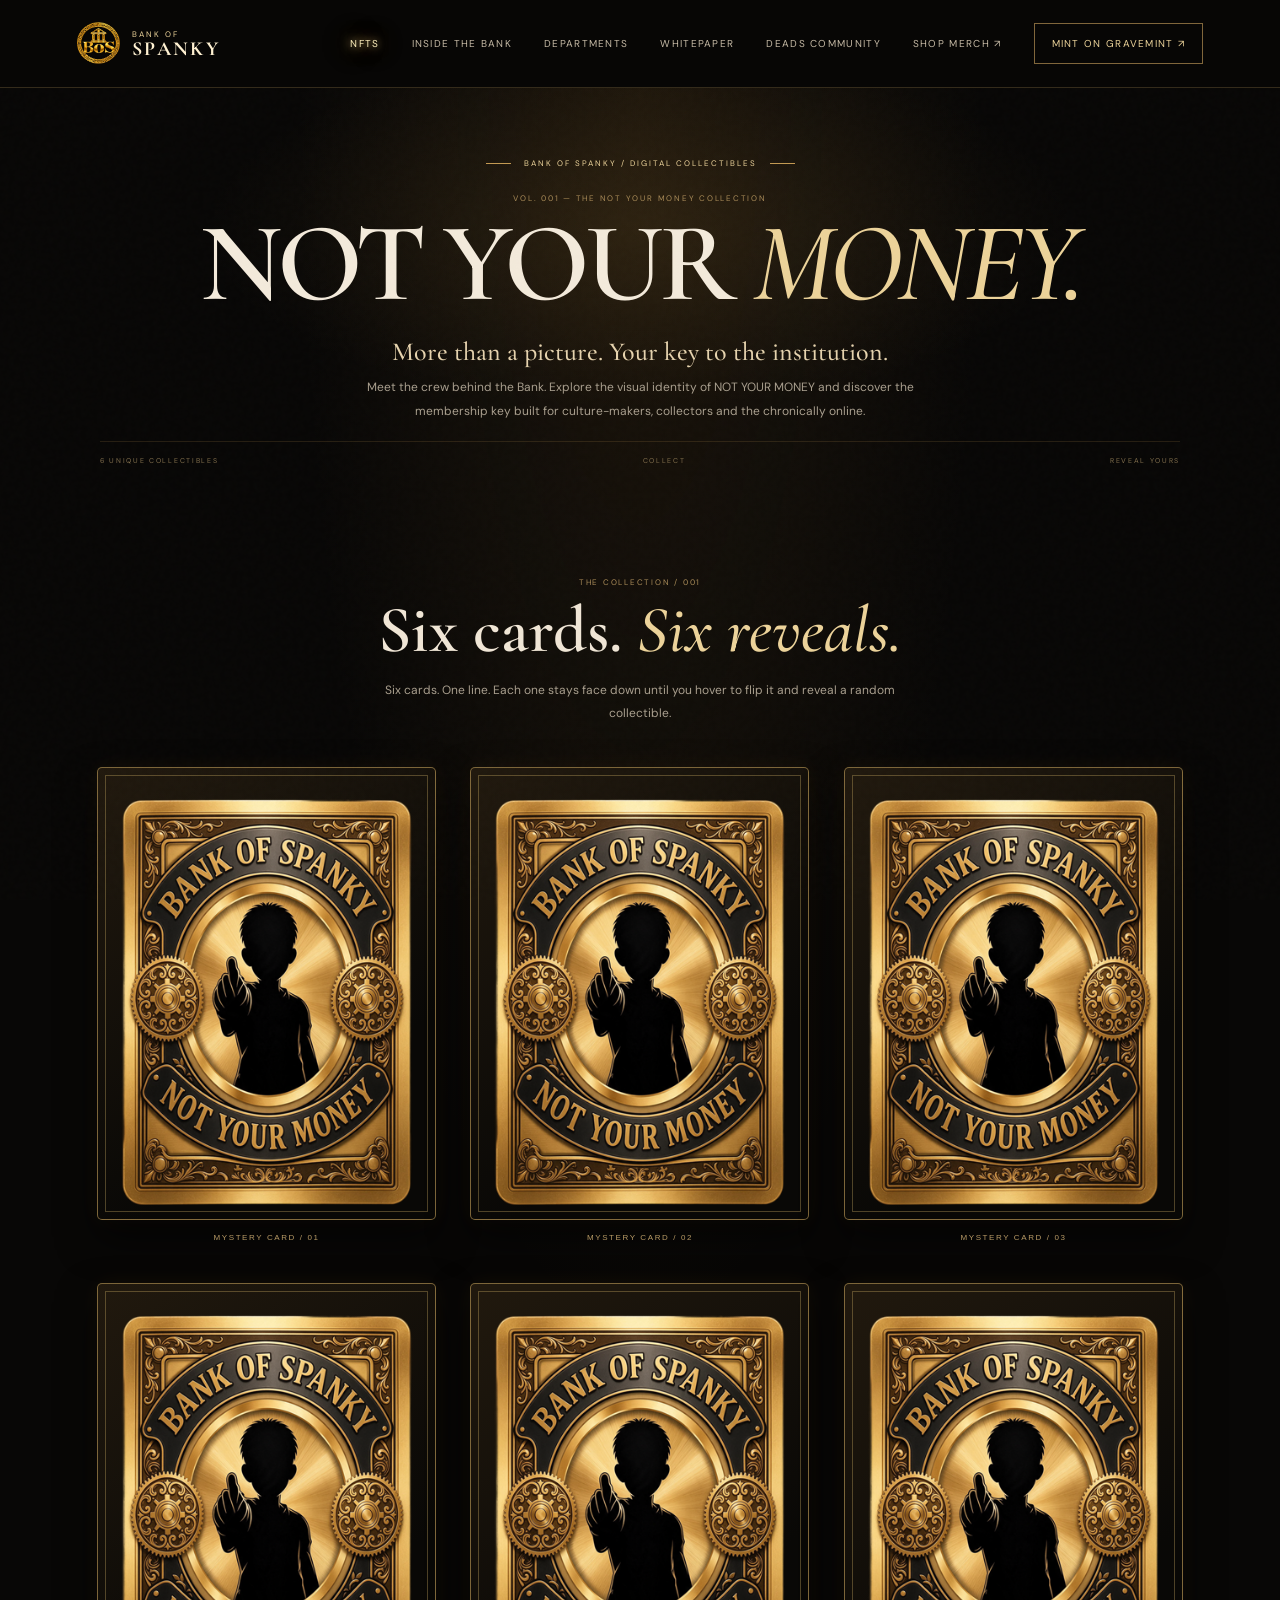
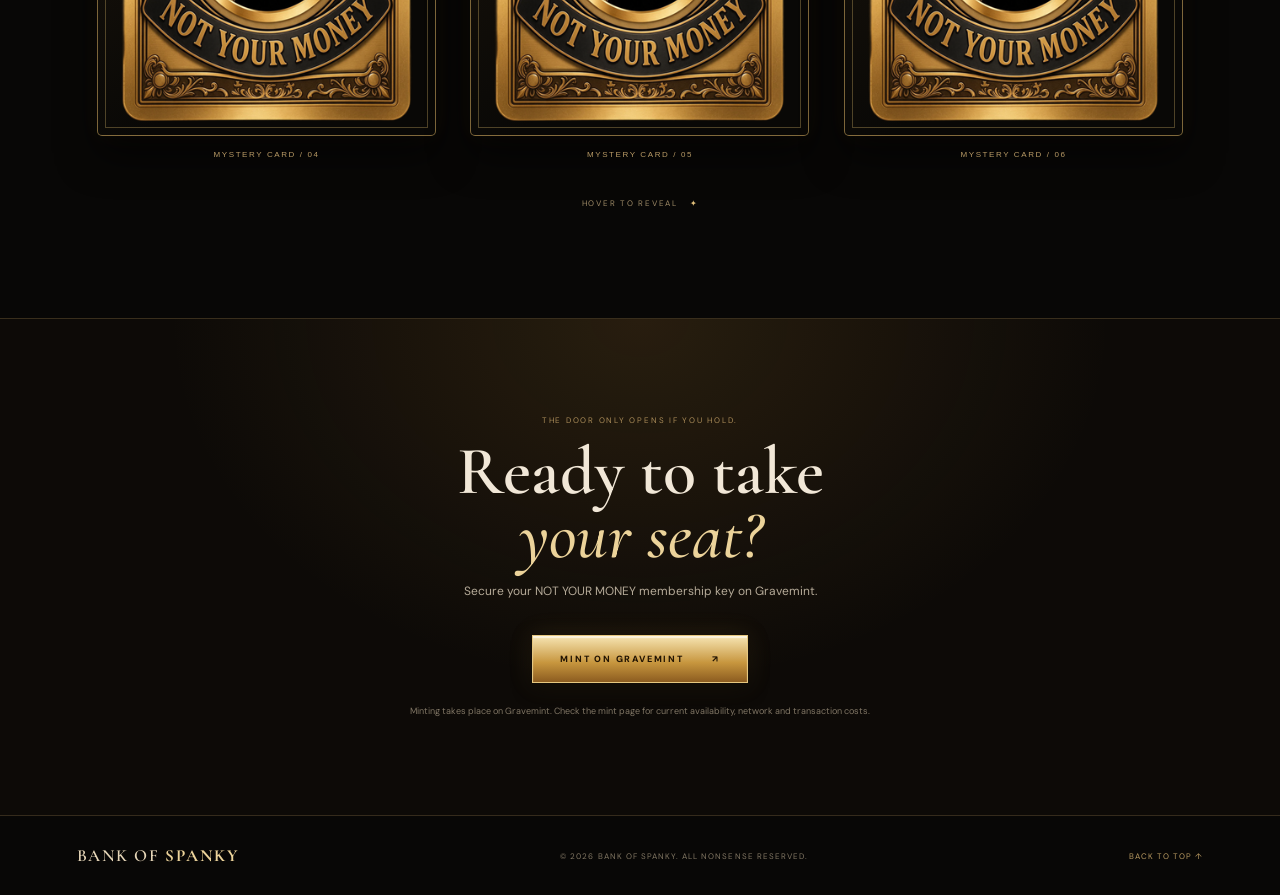
==== commit 8719f640: "Clarify hover-only six-card gallery" ====
--- a/nfts.html
+++ b/nfts.html
@@ -46,7 +46,7 @@
       <div class="nft-section-heading">
         <p class="nft-index">THE COLLECTION / 001</p>
         <h2>Six cards. <em>Six reveals.</em></h2>
-        <p>Every card starts face down. Hover over a card to spin it and reveal a collectible from the NOT YOUR MONEY collection.</p>
+        <p>Six cards. One line. Each one stays face down until you hover to flip it and reveal a random collectible.</p>
       </div>
       <div class="nft-card-grid" aria-label="Six mystery NFT cards">
         <button class="nft-flip-card" type="button" aria-label="Reveal mystery NFT card 01" aria-pressed="false">
@@ -92,7 +92,7 @@
           <span class="nft-card-number">MYSTERY CARD / 06</span>
         </button>
       </div>
-      <p class="nft-grid-hint">HOVER OR TAP TO REVEAL <span>✦</span></p>
+      <p class="nft-grid-hint">HOVER TO REVEAL <span>✦</span></p>
     </section>
 
     <section class="nft-access">
--- a/nfts.css
+++ b/nfts.css
@@ -40,3 +40,25 @@
 .nft-access small{display:block;max-width:490px;margin:20px auto 0;color:#807665;font-size:9px;line-height:1.8}
 @media(max-width:680px){.nft-hero{padding:46px 5vw 25px}.nft-kicker{font-size:7px;letter-spacing:.15em;gap:8px}.nft-kicker span{width:15px}.nft-hero h1{font-size:clamp(51px,13vw,76px)}.nft-intro{font-size:11px}.nft-art-stage{margin-top:24px}.nft-art-label{font-size:6px;padding:6px 7px}.label-left{left:-5px}.label-right{right:-5px}.nft-showcase{padding:70px 5vw}.nft-section-heading{margin-bottom:28px}.nft-feature-card{grid-template-columns:1fr}.nft-feature-image{min-height:260px;padding:15px}.nft-feature-image img{max-height:330px}.nft-feature-copy{padding:28px 23px 34px}.nft-feature-copy h3{font-size:40px}.nft-access{padding:72px 6vw}}
 @media(prefers-reduced-motion:reduce){.nav .nav-nfts{animation:none}}
+
+/* Six-card mystery NFT gallery */
+.nft-showcase{max-width:1240px;padding-top:76px}
+.nft-card-grid{display:grid;grid-template-columns:repeat(3,minmax(0,1fr));gap:clamp(18px,3vw,34px);perspective:1400px}
+.nft-flip-card{position:relative;display:block;width:100%;padding:0 0 30px;border:0;background:transparent;color:inherit;text-align:center;cursor:pointer;perspective:1100px;isolation:isolate}
+.nft-flip-inner{position:relative;display:block;width:100%;aspect-ratio:3/4;transform-style:preserve-3d;transition:transform .95s cubic-bezier(.2,.75,.2,1);will-change:transform}
+.nft-flip-card:hover .nft-flip-inner,.nft-flip-card:focus-visible .nft-flip-inner,.nft-flip-card.is-revealed .nft-flip-inner{transform:rotateY(180deg)}
+.nft-card-face{position:absolute;inset:0;display:grid;place-items:center;overflow:hidden;border:1px solid #c9a45c99;border-radius:5px;background:linear-gradient(145deg,#21190e,#090806 70%);backface-visibility:hidden;-webkit-backface-visibility:hidden;box-shadow:0 18px 38px #0009,0 0 22px #d2a04b12}
+.nft-card-face:after{content:"";position:absolute;inset:7px;border:1px solid #d9b76a55;pointer-events:none}
+.nft-card-face img{display:block;width:100%;height:100%;object-fit:contain}
+.nft-card-back img{object-fit:cover}
+.nft-card-front{transform:rotateY(180deg);background:#100d08}
+.nft-card-front img{padding:8px;filter:drop-shadow(0 12px 18px #0009)}
+.nft-flip-card:hover .nft-card-face,.nft-flip-card:focus-visible .nft-card-face,.nft-flip-card.is-revealed .nft-card-face{box-shadow:0 22px 50px #000b,0 0 30px #d2a04b35}
+.nft-card-number{position:absolute;bottom:7px;left:0;width:100%;color:#b89a65;font-size:8px;letter-spacing:.2em}
+.nft-grid-hint{margin:32px 0 0;text-align:center;color:#9d8966;font-size:8px;letter-spacing:.22em}
+.nft-grid-hint span{padding-left:8px;color:#e4c27c}
+.nft-flip-card:focus-visible{outline:1px solid #e5c47e;outline-offset:5px}
+@media(max-width:760px){.nft-card-grid{grid-template-columns:repeat(2,minmax(0,1fr));gap:18px}.nft-showcase{padding:65px 5vw 80px}}
+@media(max-width:390px){.nft-card-grid{gap:12px}.nft-card-number{font-size:7px;letter-spacing:.12em}}
+@media(hover:none){.nft-flip-card:hover .nft-flip-inner{transform:none}}
+@media(prefers-reduced-motion:reduce){.nft-flip-inner{transition:none}}
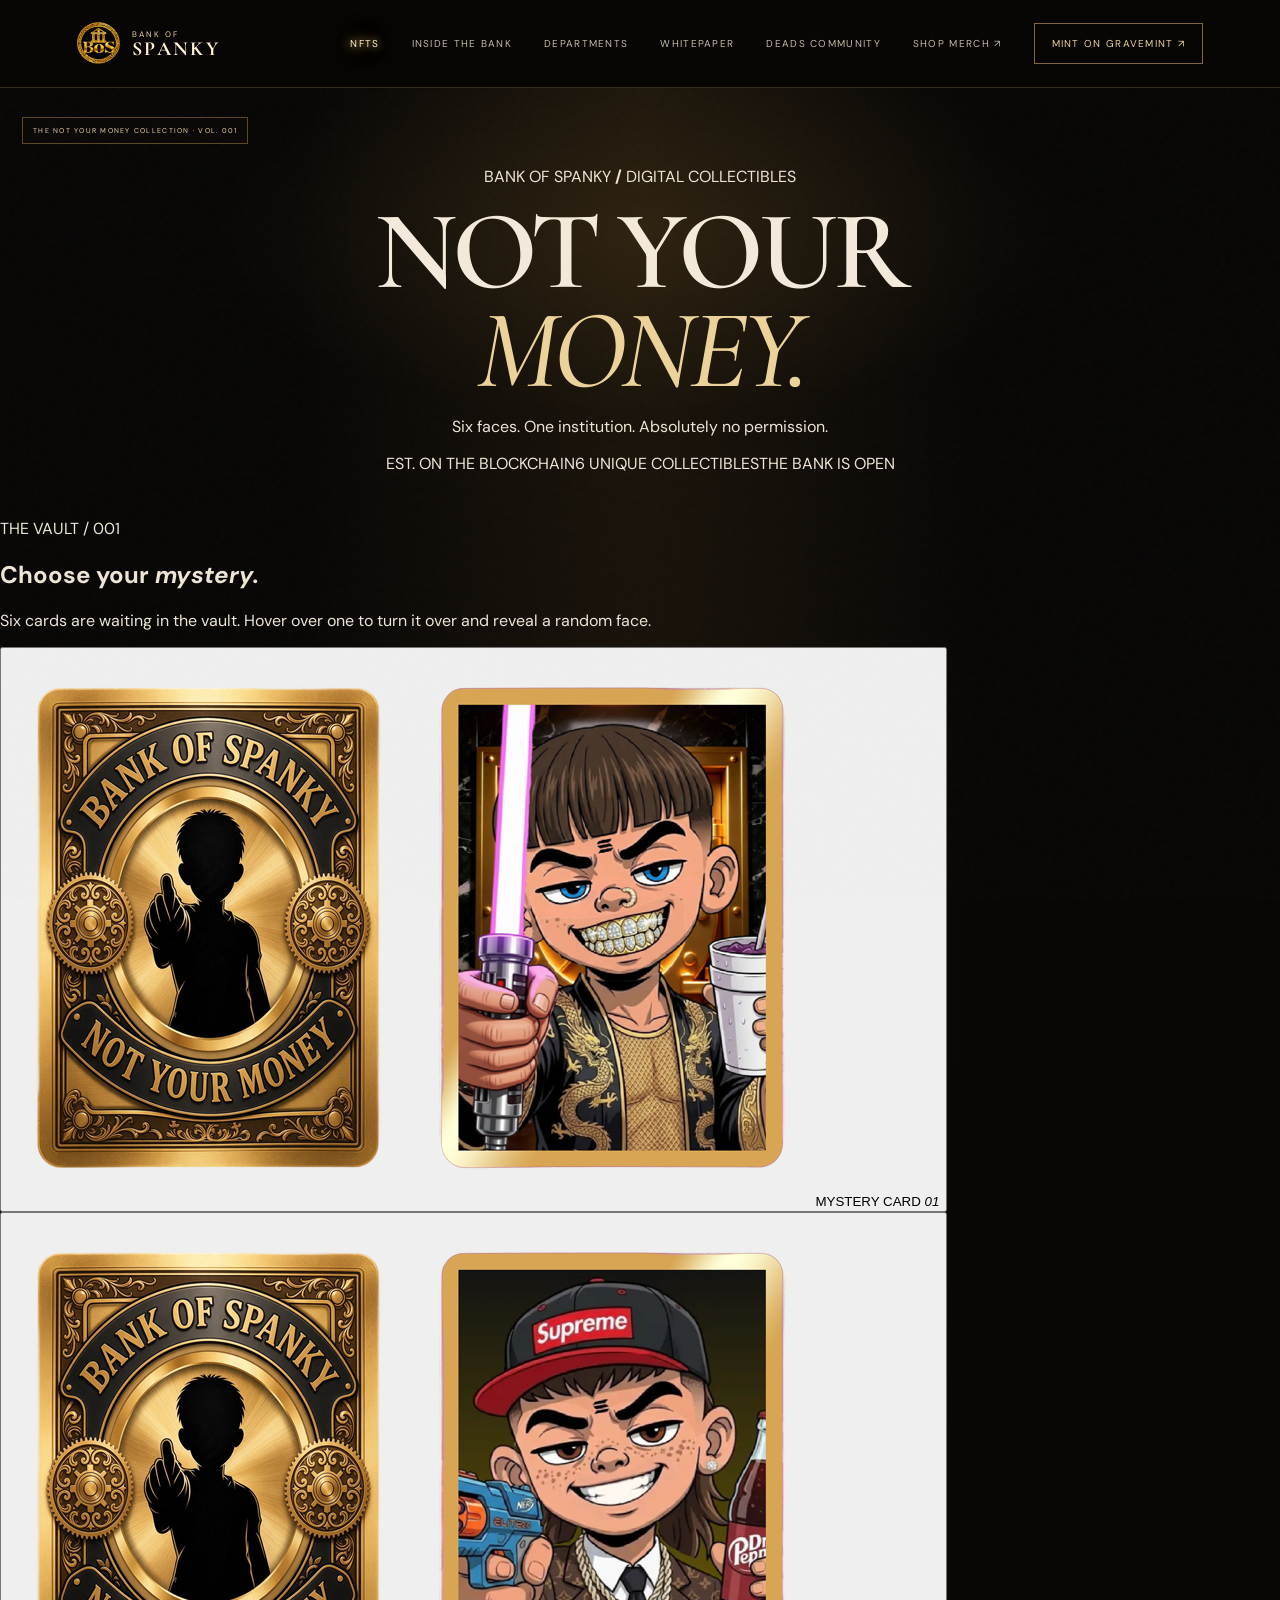
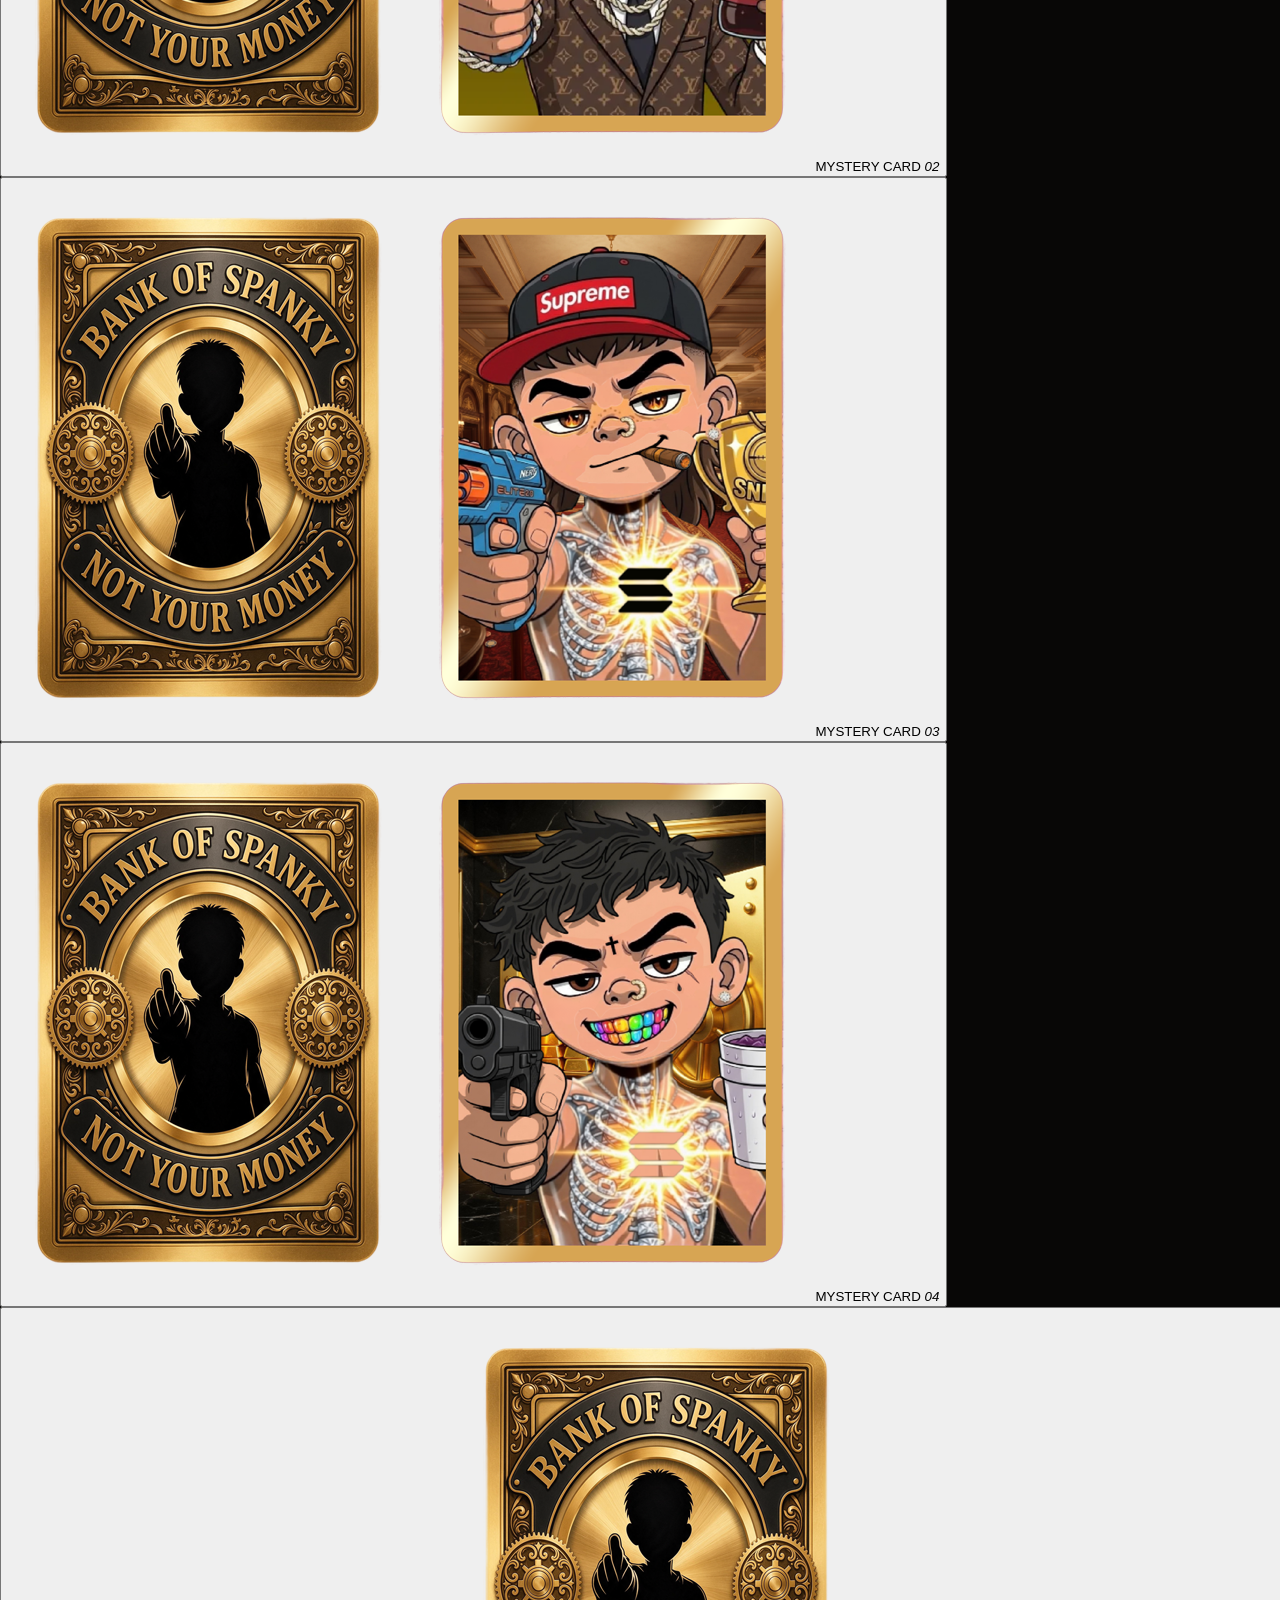
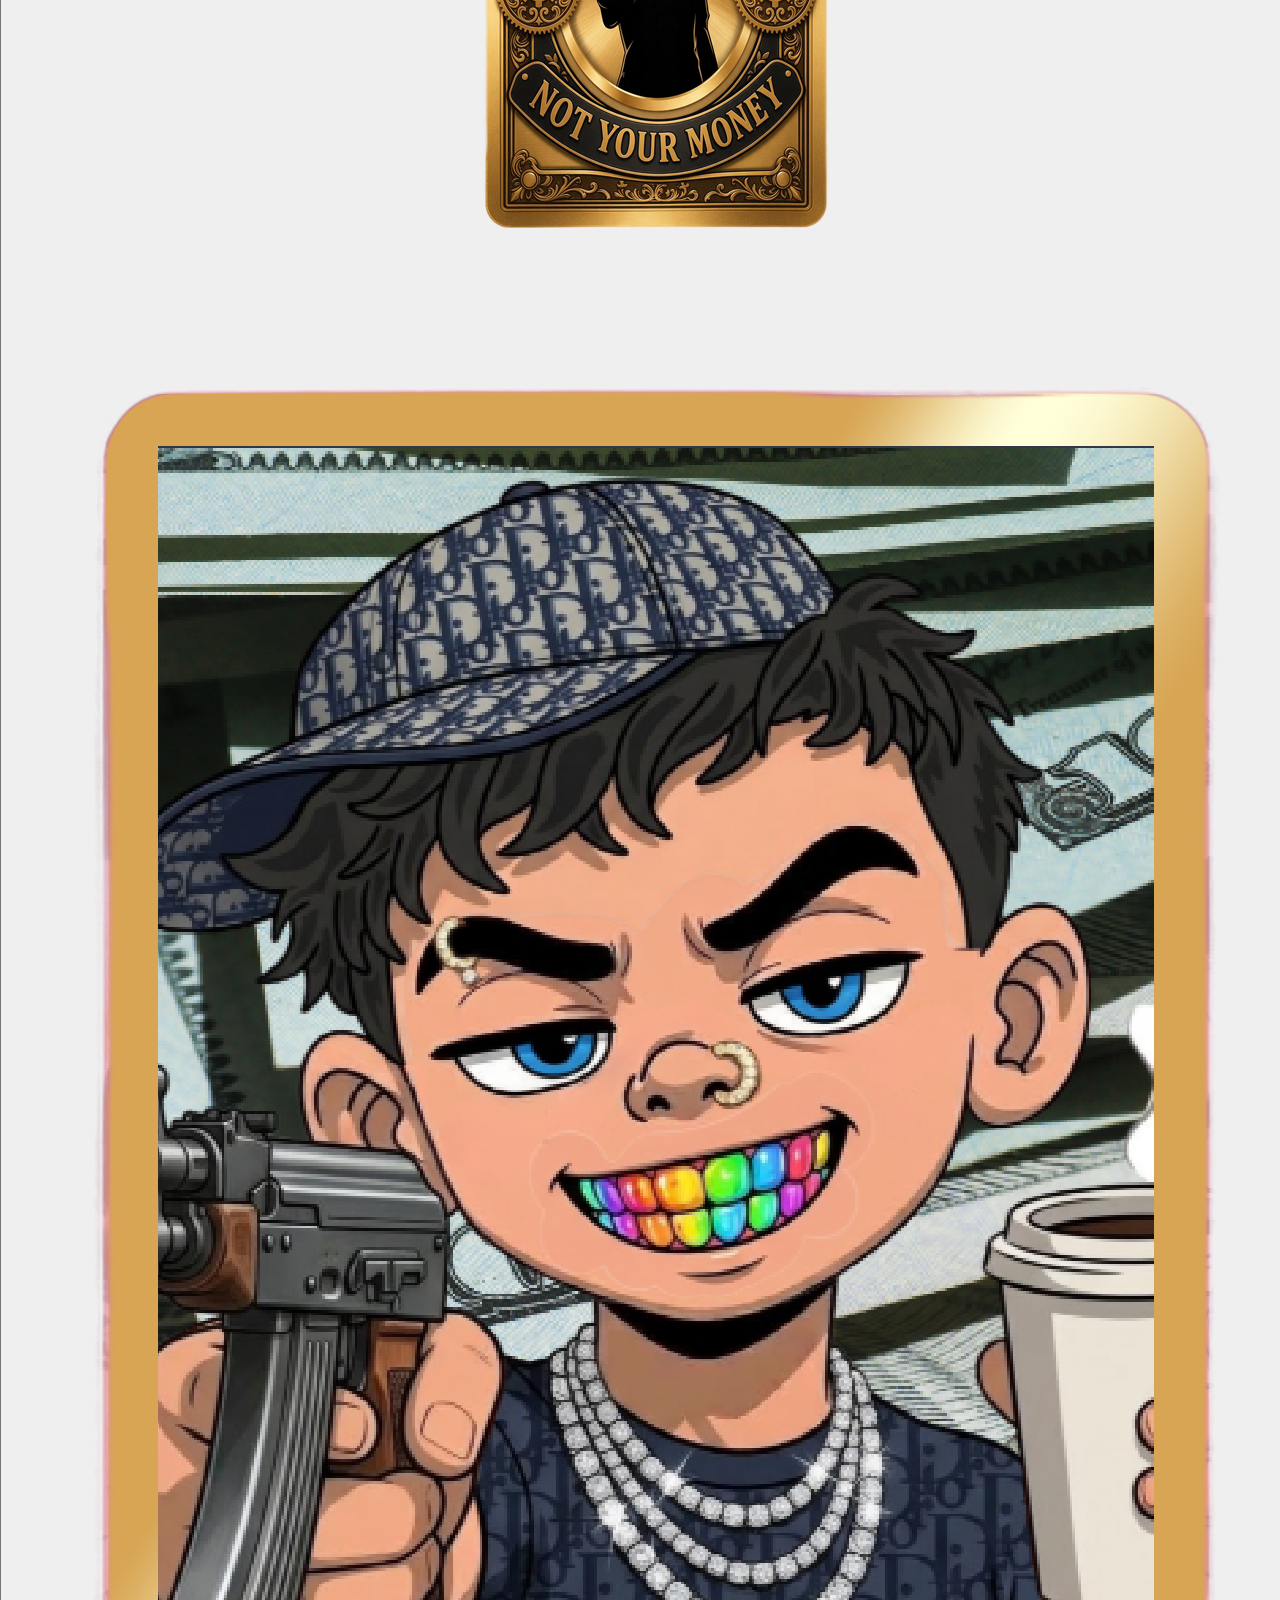
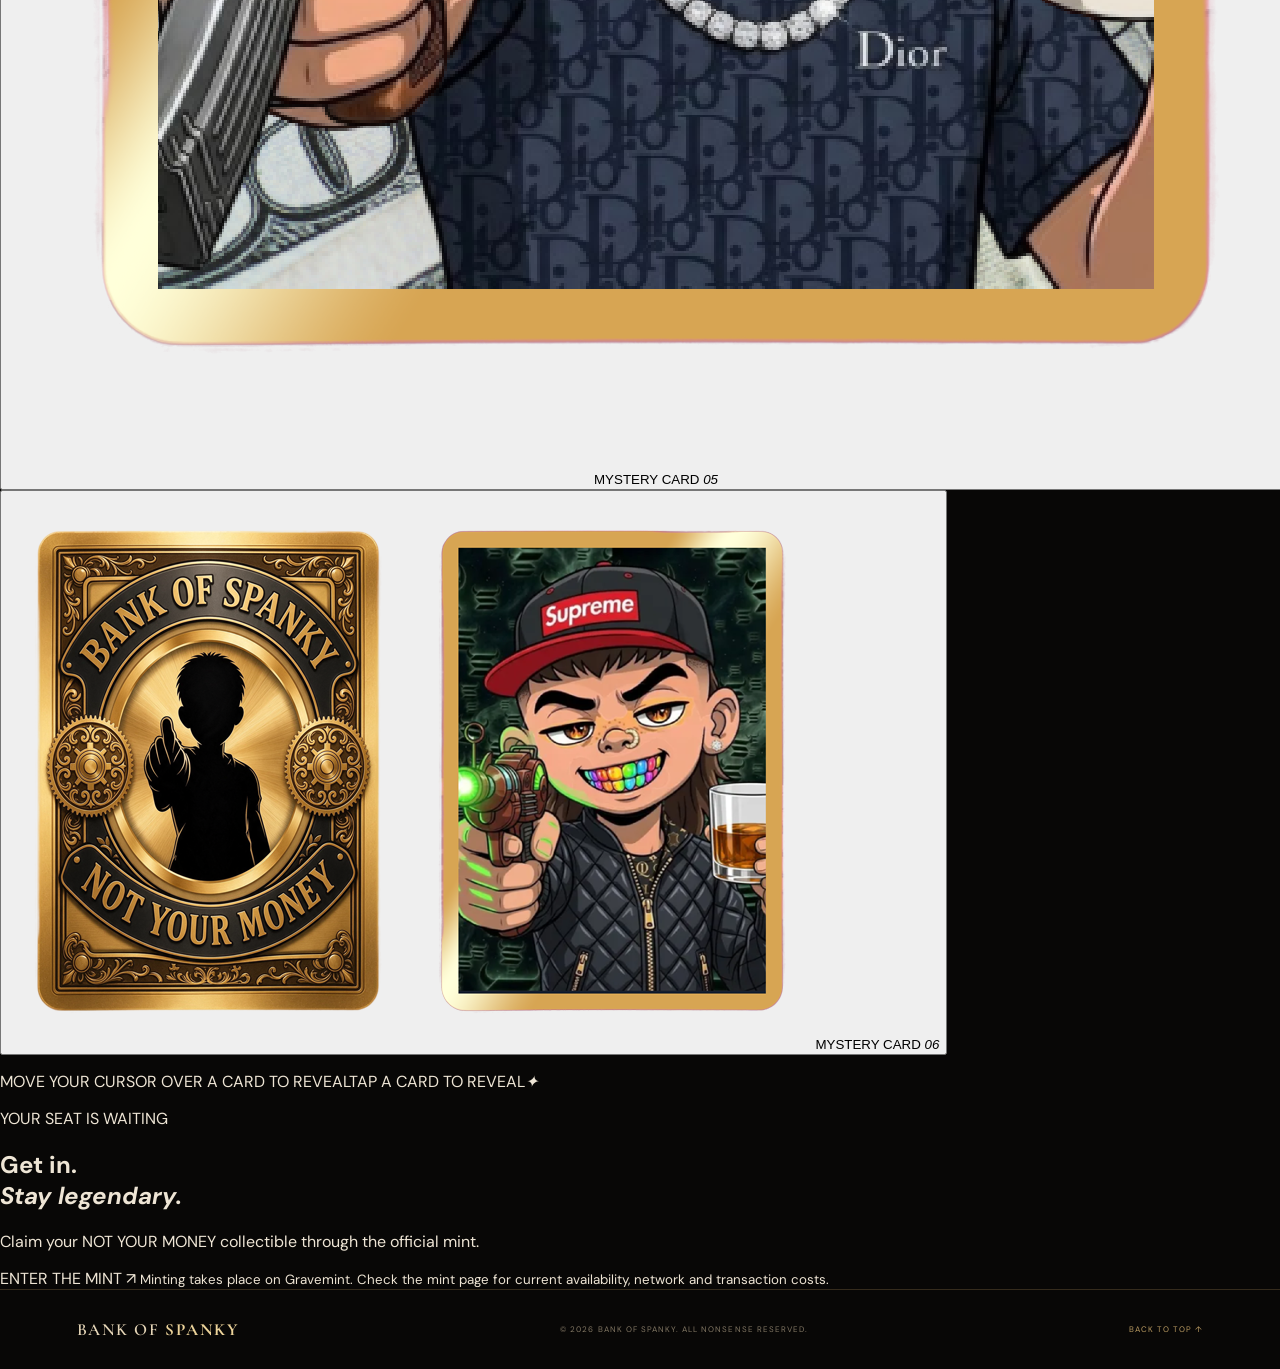
==== commit f8d0490e: "Rebuild NFT page layout from scratch" ====
--- a/nfts.html
+++ b/nfts.html
@@ -4,14 +4,14 @@
   <meta charset="utf-8">
   <meta name="viewport" content="width=device-width, initial-scale=1">
   <meta name="theme-color" content="#080706">
-  <meta name="description" content="Explore the NOT YOUR MONEY NFT collection from BANK OF SPANKY.">
-  <title>NFTs — BANK OF SPANKY</title>
+  <meta name="description" content="Discover the NOT YOUR MONEY NFT collection from BANK OF SPANKY.">
+  <title>NOT YOUR MONEY NFTs — BANK OF SPANKY</title>
   <link rel="icon" type="image/png" href="./assets/images/logo.png">
   <link rel="preconnect" href="https://fonts.googleapis.com">
   <link rel="preconnect" href="https://fonts.gstatic.com" crossorigin>
-  <link href="https://fonts.googleapis.com/css2?family=Cormorant+Garamond:wght@400;500;600;700&family=DM+Sans:wght@400;500;600;700&display=swap" rel="stylesheet">
+  <link href="https://fonts.googleapis.com/css2?family=Cormorant+Garamond:wght@400;500;600;700&family=DM+Sans:wght@400;500;600;700;800&display=swap" rel="stylesheet">
   <link rel="stylesheet" href="./styles.css?v=9">
-  <link rel="stylesheet" href="./nfts.css?v=1">
+  <link rel="stylesheet" href="./nfts.css?v=2">
 </head>
 <body>
   <div class="grain" aria-hidden="true"></div>
@@ -34,78 +34,81 @@
 
   <main class="nft-page">
     <section class="nft-hero">
-      <p class="nft-kicker"><span></span> BANK OF SPANKY / DIGITAL COLLECTIBLES <span></span></p>
-      <p class="nft-index">VOL. 001 — THE NOT YOUR MONEY COLLECTION</p>
-      <h1>NOT YOUR <em>MONEY.</em></h1>
-      <p class="nft-lead">More than a picture. Your key to the institution.</p>
-      <p class="nft-intro">Meet the crew behind the Bank. Explore the visual identity of NOT YOUR MONEY and discover the membership key built for culture-makers, collectors and the chronically online.</p>
-      <div class="nft-hero-foot"><span>6 UNIQUE COLLECTIBLES</span><span>COLLECT</span><span>REVEAL YOURS</span></div>
+      <p class="nft-eyebrow"><span></span> BANK OF SPANKY <b> / </b> DIGITAL COLLECTIBLES <span></span></p>
+      <p class="nft-edition">THE NOT YOUR MONEY COLLECTION · VOL. 001</p>
+      <h1>NOT YOUR<br><em>MONEY.</em></h1>
+      <p class="nft-subtitle">Six faces. One institution. Absolutely no permission.</p>
+      <div class="nft-hero-rule"><span>EST. ON THE BLOCKCHAIN</span><span>6 UNIQUE COLLECTIBLES</span><span>THE BANK IS OPEN</span></div>
     </section>
 
-    <section class="nft-showcase" id="nft-collection">
-      <div class="nft-section-heading">
-        <p class="nft-index">THE COLLECTION / 001</p>
-        <h2>Six cards. <em>Six reveals.</em></h2>
-        <p>Six cards. One line. Each one stays face down until you hover to flip it and reveal a random collectible.</p>
-      </div>
-      <div class="nft-card-grid" aria-label="Six mystery NFT cards">
-        <button class="nft-flip-card" type="button" aria-label="Reveal mystery NFT card 01" aria-pressed="false">
-          <span class="nft-flip-inner">
-            <span class="nft-card-face nft-card-back"><img src="./assets/images/NFTs/NYM-face-down-SMALL.png" alt="" loading="lazy"></span>
-            <span class="nft-card-face nft-card-front"><img class="nft-reveal-image" src="./assets/images/NFTs/NFT-01.png" alt="NOT YOUR MONEY collectible NFT 01" loading="lazy"></span>
+    <section class="nft-gallery" id="nft-collection">
+      <header class="nft-gallery-heading">
+        <p class="nft-section-label">THE VAULT / 001</p>
+        <h2>Choose your <em>mystery.</em></h2>
+        <p>Six cards are waiting in the vault. Hover over one to turn it over and reveal a random face.</p>
+      </header>
+      <div class="mystery-grid" aria-label="Six mystery NFT cards">
+        <button class="mystery-card" type="button" aria-label="Mystery NFT card 1. Hover to reveal." aria-pressed="false">
+          <span class="mystery-card__flip">
+            <span class="mystery-card__side mystery-card__back"><img src="./assets/images/NFTs/NYM-face-down-SMALL.png" alt="" draggable="false"></span>
+            <span class="mystery-card__side mystery-card__front"><img class="mystery-card__art" src="./assets/images/NFTs/NFT-01.png" alt="NOT YOUR MONEY NFT collectible" draggable="false"></span>
           </span>
-          <span class="nft-card-number">MYSTERY CARD / 01</span>
+          <span class="mystery-card__caption">MYSTERY CARD <i>01</i></span>
         </button>
-        <button class="nft-flip-card" type="button" aria-label="Reveal mystery NFT card 02" aria-pressed="false">
-          <span class="nft-flip-inner">
-            <span class="nft-card-face nft-card-back"><img src="./assets/images/NFTs/NYM-face-down-SMALL.png" alt="" loading="lazy"></span>
-            <span class="nft-card-face nft-card-front"><img class="nft-reveal-image" src="./assets/images/NFTs/NFT-02.png" alt="NOT YOUR MONEY collectible NFT 02" loading="lazy"></span>
+        <button class="mystery-card" type="button" aria-label="Mystery NFT card 2. Hover to reveal." aria-pressed="false">
+          <span class="mystery-card__flip">
+            <span class="mystery-card__side mystery-card__back"><img src="./assets/images/NFTs/NYM-face-down-SMALL.png" alt="" draggable="false"></span>
+            <span class="mystery-card__side mystery-card__front"><img class="mystery-card__art" src="./assets/images/NFTs/NFT-02.png" alt="NOT YOUR MONEY NFT collectible" draggable="false"></span>
           </span>
-          <span class="nft-card-number">MYSTERY CARD / 02</span>
+          <span class="mystery-card__caption">MYSTERY CARD <i>02</i></span>
         </button>
-        <button class="nft-flip-card" type="button" aria-label="Reveal mystery NFT card 03" aria-pressed="false">
-          <span class="nft-flip-inner">
-            <span class="nft-card-face nft-card-back"><img src="./assets/images/NFTs/NYM-face-down-SMALL.png" alt="" loading="lazy"></span>
-            <span class="nft-card-face nft-card-front"><img class="nft-reveal-image" src="./assets/images/NFTs/NFT-03.png" alt="NOT YOUR MONEY collectible NFT 03" loading="lazy"></span>
+        <button class="mystery-card" type="button" aria-label="Mystery NFT card 3. Hover to reveal." aria-pressed="false">
+          <span class="mystery-card__flip">
+            <span class="mystery-card__side mystery-card__back"><img src="./assets/images/NFTs/NYM-face-down-SMALL.png" alt="" draggable="false"></span>
+            <span class="mystery-card__side mystery-card__front"><img class="mystery-card__art" src="./assets/images/NFTs/NFT-03.png" alt="NOT YOUR MONEY NFT collectible" draggable="false"></span>
           </span>
-          <span class="nft-card-number">MYSTERY CARD / 03</span>
+          <span class="mystery-card__caption">MYSTERY CARD <i>03</i></span>
         </button>
-        <button class="nft-flip-card" type="button" aria-label="Reveal mystery NFT card 04" aria-pressed="false">
-          <span class="nft-flip-inner">
-            <span class="nft-card-face nft-card-back"><img src="./assets/images/NFTs/NYM-face-down-SMALL.png" alt="" loading="lazy"></span>
-            <span class="nft-card-face nft-card-front"><img class="nft-reveal-image" src="./assets/images/NFTs/NFT-04.png" alt="NOT YOUR MONEY collectible NFT 04" loading="lazy"></span>
+        <button class="mystery-card" type="button" aria-label="Mystery NFT card 4. Hover to reveal." aria-pressed="false">
+          <span class="mystery-card__flip">
+            <span class="mystery-card__side mystery-card__back"><img src="./assets/images/NFTs/NYM-face-down-SMALL.png" alt="" draggable="false"></span>
+            <span class="mystery-card__side mystery-card__front"><img class="mystery-card__art" src="./assets/images/NFTs/NFT-04.png" alt="NOT YOUR MONEY NFT collectible" draggable="false"></span>
           </span>
-          <span class="nft-card-number">MYSTERY CARD / 04</span>
+          <span class="mystery-card__caption">MYSTERY CARD <i>04</i></span>
         </button>
-        <button class="nft-flip-card" type="button" aria-label="Reveal mystery NFT card 05" aria-pressed="false">
-          <span class="nft-flip-inner">
-            <span class="nft-card-face nft-card-back"><img src="./assets/images/NFTs/NYM-face-down-SMALL.png" alt="" loading="lazy"></span>
-            <span class="nft-card-face nft-card-front"><img class="nft-reveal-image" src="./assets/images/NFTs/NFT-05.png" alt="NOT YOUR MONEY collectible NFT 05" loading="lazy"></span>
+        <button class="mystery-card" type="button" aria-label="Mystery NFT card 5. Hover to reveal." aria-pressed="false">
+          <span class="mystery-card__flip">
+            <span class="mystery-card__side mystery-card__back"><img src="./assets/images/NFTs/NYM-face-down-SMALL.png" alt="" draggable="false"></span>
+            <span class="mystery-card__side mystery-card__front"><img class="mystery-card__art" src="./assets/images/NFTs/NFT-05.png" alt="NOT YOUR MONEY NFT collectible" draggable="false"></span>
           </span>
-          <span class="nft-card-number">MYSTERY CARD / 05</span>
+          <span class="mystery-card__caption">MYSTERY CARD <i>05</i></span>
         </button>
-        <button class="nft-flip-card" type="button" aria-label="Reveal mystery NFT card 06" aria-pressed="false">
-          <span class="nft-flip-inner">
-            <span class="nft-card-face nft-card-back"><img src="./assets/images/NFTs/NYM-face-down-SMALL.png" alt="" loading="lazy"></span>
-            <span class="nft-card-face nft-card-front"><img class="nft-reveal-image" src="./assets/images/NFTs/NFT-06.png" alt="NOT YOUR MONEY collectible NFT 06" loading="lazy"></span>
+        <button class="mystery-card" type="button" aria-label="Mystery NFT card 6. Hover to reveal." aria-pressed="false">
+          <span class="mystery-card__flip">
+            <span class="mystery-card__side mystery-card__back"><img src="./assets/images/NFTs/NYM-face-down-SMALL.png" alt="" draggable="false"></span>
+            <span class="mystery-card__side mystery-card__front"><img class="mystery-card__art" src="./assets/images/NFTs/NFT-06.png" alt="NOT YOUR MONEY NFT collectible" draggable="false"></span>
           </span>
-          <span class="nft-card-number">MYSTERY CARD / 06</span>
+          <span class="mystery-card__caption">MYSTERY CARD <i>06</i></span>
         </button>
       </div>
-      <p class="nft-grid-hint">HOVER TO REVEAL <span>✦</span></p>
+      <p class="nft-interaction-note"><span class="desktop-note">MOVE YOUR CURSOR OVER A CARD TO REVEAL</span><span class="mobile-note">TAP A CARD TO REVEAL</span><i>✦</i></p>
     </section>
 
-    <section class="nft-access">
-      <p class="nft-index">THE DOOR ONLY OPENS IF YOU HOLD.</p>
-      <h2>Ready to take<br><em>your seat?</em></h2>
-      <p>Secure your NOT YOUR MONEY membership key on Gravemint.</p>
-      <a class="nft-gold-button" href="https://gravemint.io/mint/2nw995" target="_blank" rel="noopener noreferrer">MINT ON GRAVEMINT <span>↗</span></a>
+    <section class="nft-mint">
+      <p class="nft-section-label">YOUR SEAT IS WAITING</p>
+      <h2>Get in.<br><em>Stay legendary.</em></h2>
+      <p>Claim your NOT YOUR MONEY collectible through the official mint.</p>
+      <a class="nft-mint-button" href="https://gravemint.io/mint/2nw995" target="_blank" rel="noopener noreferrer">ENTER THE MINT <span>↗</span></a>
       <small>Minting takes place on Gravemint. Check the mint page for current availability, network and transaction costs.</small>
     </section>
   </main>
 
-  <footer class="footer"><a class="footer-brand" href="./index.html#top">BANK OF <b>SPANKY</b></a><span>© <span id="year"></span> BANK OF SPANKY. ALL NONSENSE RESERVED.</span><a href="#top">BACK TO TOP ↑</a></footer>
-  <script src="./nfts.js?v=1"></script>
+  <footer class="footer">
+    <a class="footer-brand" href="./index.html#top">BANK OF <b>SPANKY</b></a>
+    <span>© <span id="year"></span> BANK OF SPANKY. ALL NONSENSE RESERVED.</span>
+    <a href="#top">BACK TO TOP ↑</a>
+  </footer>
+  <script src="./nfts.js?v=2"></script>
   <script src="./script.js?v=4"></script>
 </body>
 </html>
--- a/nfts.css
+++ b/nfts.css
@@ -62,3 +62,50 @@
 @media(max-width:390px){.nft-card-grid{gap:12px}.nft-card-number{font-size:7px;letter-spacing:.12em}}
 @media(hover:none){.nft-flip-card:hover .nft-flip-inner{transform:none}}
 @media(prefers-reduced-motion:reduce){.nft-flip-inner{transition:none}}
+
+
+/* One clean row of six gently floating mystery cards */
+.nft-card-grid{
+  display:grid;
+  grid-template-columns:repeat(6,minmax(0,1fr));
+  gap:clamp(10px,1.6vw,20px);
+  perspective:1600px;
+  overflow:visible;
+}
+.nft-flip-card{
+  min-width:0;
+  padding-bottom:28px;
+  animation:nftCardFloat 4.2s ease-in-out infinite;
+}
+.nft-flip-card:nth-child(2){animation-delay:-.7s}
+.nft-flip-card:nth-child(3){animation-delay:-1.4s}
+.nft-flip-card:nth-child(4){animation-delay:-2.1s}
+.nft-flip-card:nth-child(5){animation-delay:-2.8s}
+.nft-flip-card:nth-child(6){animation-delay:-3.5s}
+@keyframes nftCardFloat{
+  0%,100%{transform:translateY(0)}
+  50%{transform:translateY(-7px)}
+}
+.nft-flip-inner{transition:transform .9s cubic-bezier(.2,.75,.2,1)}
+.nft-flip-card:hover .nft-flip-inner{transform:rotateY(180deg)}
+.nft-flip-card:focus-visible .nft-flip-inner,
+.nft-flip-card.is-revealed .nft-flip-inner{transform:none}
+.nft-flip-card:hover .nft-card-face{box-shadow:0 22px 50px #000b,0 0 30px #d2a04b35}
+.nft-flip-card:focus-visible{outline:1px solid #e5c47e;outline-offset:5px}
+@media(max-width:760px){
+  .nft-card-grid{
+    grid-template-columns:repeat(6,minmax(145px,1fr));
+    gap:14px;
+    overflow-x:auto;
+    overflow-y:visible;
+    padding:12px 2px 18px;
+    scroll-snap-type:x mandatory;
+    scrollbar-color:#9d7940 #17120b;
+    scrollbar-width:thin;
+  }
+  .nft-flip-card{scroll-snap-align:start}
+}
+@media(prefers-reduced-motion:reduce){
+  .nft-flip-card{animation:none}
+  .nft-flip-inner{transition:none}
+}
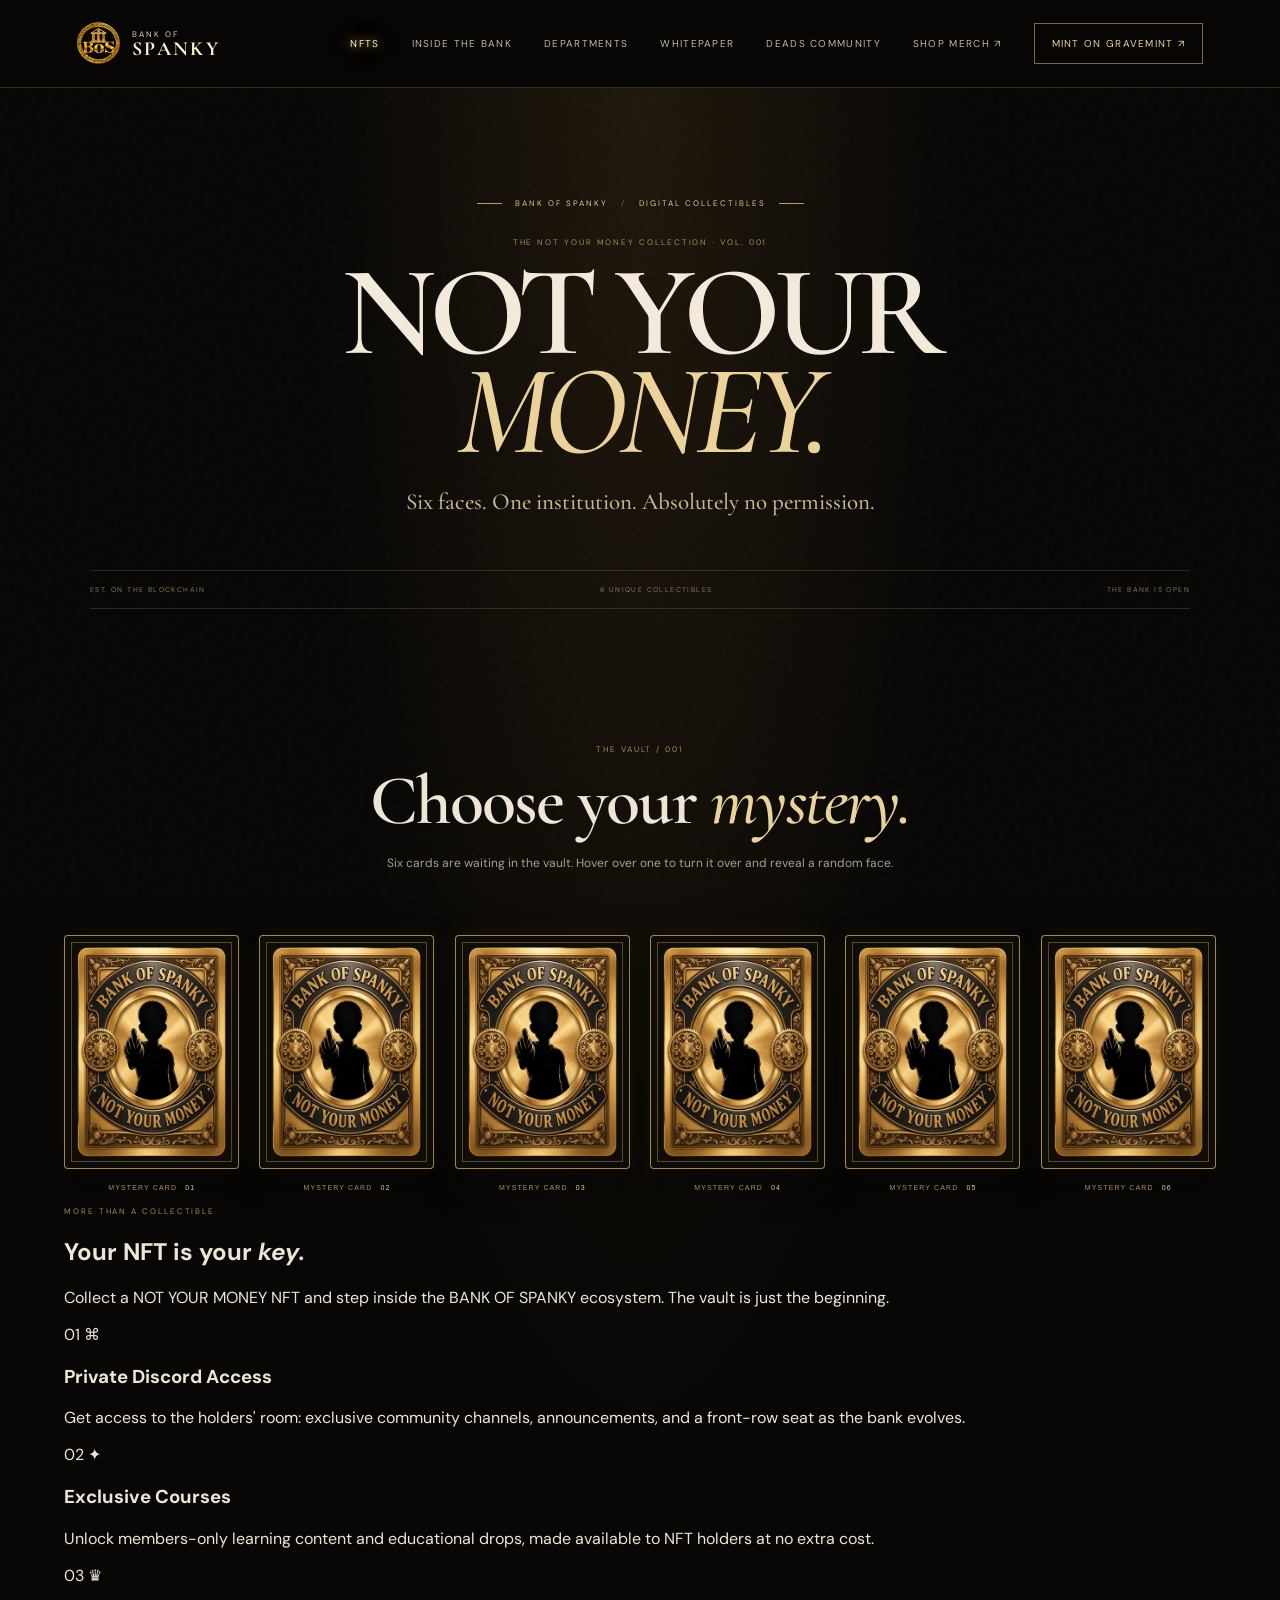
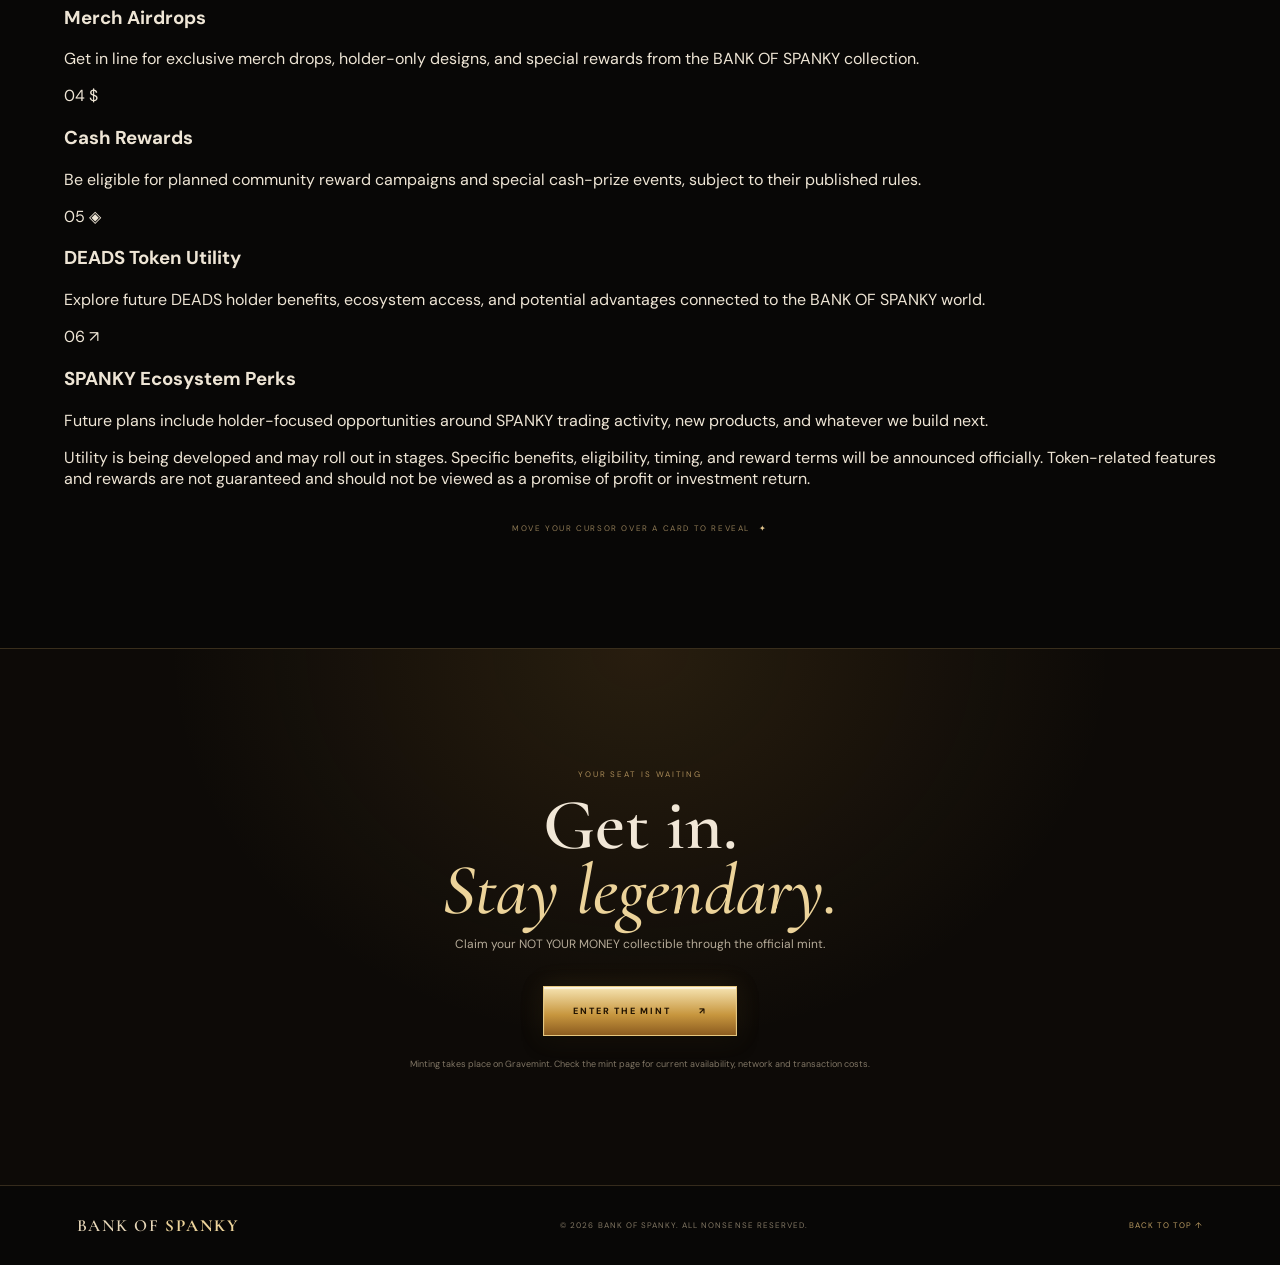
==== commit 01e17370: "Add NFT holder utility section" ====
--- a/nfts.html
+++ b/nfts.html
@@ -91,6 +91,52 @@
           <span class="mystery-card__caption">MYSTERY CARD <i>06</i></span>
         </button>
       </div>
+      <section class="nft-utility" id="nft-utility" aria-labelledby="nft-utility-title">
+        <div class="nft-utility-intro">
+          <p class="nft-section-label">MORE THAN A COLLECTIBLE</p>
+          <h2 id="nft-utility-title">Your NFT is your <em>key.</em></h2>
+          <p>Collect a NOT YOUR MONEY NFT and step inside the BANK OF SPANKY ecosystem. The vault is just the beginning.</p>
+        </div>
+        <div class="nft-utility-grid">
+          <article class="nft-utility-card">
+            <span class="nft-utility-number">01</span>
+            <span class="nft-utility-icon" aria-hidden="true">⌘</span>
+            <h3>Private Discord Access</h3>
+            <p>Get access to the holders' room: exclusive community channels, announcements, and a front-row seat as the bank evolves.</p>
+          </article>
+          <article class="nft-utility-card">
+            <span class="nft-utility-number">02</span>
+            <span class="nft-utility-icon" aria-hidden="true">✦</span>
+            <h3>Exclusive Courses</h3>
+            <p>Unlock members-only learning content and educational drops, made available to NFT holders at no extra cost.</p>
+          </article>
+          <article class="nft-utility-card">
+            <span class="nft-utility-number">03</span>
+            <span class="nft-utility-icon" aria-hidden="true">♛</span>
+            <h3>Merch Airdrops</h3>
+            <p>Get in line for exclusive merch drops, holder-only designs, and special rewards from the BANK OF SPANKY collection.</p>
+          </article>
+          <article class="nft-utility-card">
+            <span class="nft-utility-number">04</span>
+            <span class="nft-utility-icon" aria-hidden="true">$</span>
+            <h3>Cash Rewards</h3>
+            <p>Be eligible for planned community reward campaigns and special cash-prize events, subject to their published rules.</p>
+          </article>
+          <article class="nft-utility-card">
+            <span class="nft-utility-number">05</span>
+            <span class="nft-utility-icon" aria-hidden="true">◈</span>
+            <h3>DEADS Token Utility</h3>
+            <p>Explore future DEADS holder benefits, ecosystem access, and potential advantages connected to the BANK OF SPANKY world.</p>
+          </article>
+          <article class="nft-utility-card">
+            <span class="nft-utility-number">06</span>
+            <span class="nft-utility-icon" aria-hidden="true">↗</span>
+            <h3>SPANKY Ecosystem Perks</h3>
+            <p>Future plans include holder-focused opportunities around SPANKY trading activity, new products, and whatever we build next.</p>
+          </article>
+        </div>
+        <p class="nft-utility-footnote">Utility is being developed and may roll out in stages. Specific benefits, eligibility, timing, and reward terms will be announced officially. Token-related features and rewards are not guaranteed and should not be viewed as a promise of profit or investment return.</p>
+      </section>
       <p class="nft-interaction-note"><span class="desktop-note">MOVE YOUR CURSOR OVER A CARD TO REVEAL</span><span class="mobile-note">TAP A CARD TO REVEAL</span><i>✦</i></p>
     </section>
 
--- a/nfts.css
+++ b/nfts.css
@@ -1,111 +1,78 @@
-.nav .nav-nfts{color:#f5d88f;text-shadow:0 0 7px rgba(232,190,101,.95),0 0 17px rgba(210,158,66,.72),0 0 30px rgba(210,158,66,.35);animation:nftNavGlow 2.8s ease-in-out infinite alternate}
-.nav .nav-nfts:hover,.nav .nav-nfts.active{color:#fff0bd;text-shadow:0 0 8px #f2d28a,0 0 22px rgba(230,180,84,.9),0 0 38px rgba(210,158,66,.55)}
-@keyframes nftNavGlow{from{filter:brightness(.92)}to{filter:brightness(1.28)}}
-.nft-page{overflow:hidden;background:radial-gradient(ellipse at 50% 0%,rgba(160,113,46,.13),transparent 38%),#080706}
-.nft-hero{position:relative;padding:62px 6vw 28px;text-align:center;background:radial-gradient(ellipse at 50% 35%,rgba(190,143,64,.12),transparent 48%)}
-.nft-kicker{display:flex;justify-content:center;align-items:center;gap:13px;color:var(--gold-light);font-size:8px;letter-spacing:.25em}
-.nft-kicker span{width:25px;height:1px;background:var(--gold)}
-.nft-index{color:#a98b58;font-size:8px;letter-spacing:.22em}
-.nft-hero>.nft-index{margin:25px 0 12px}
-.nft-hero h1{margin:0;color:#f3eadb;font:600 clamp(55px,9vw,112px)/.88 var(--serif);letter-spacing:-.045em}
-.nft-hero h1 em,.nft-section-heading h2 em,.nft-feature-copy h3 em,.nft-access h2 em{color:var(--gold-light);font-weight:500;font-style:italic}
-.nft-lead{margin:22px 0 8px;color:#e6d3ae;font:500 clamp(19px,2.4vw,26px) var(--serif)}
-.nft-intro{max-width:590px;margin:0 auto;color:#a99f8e;font-size:12px;line-height:2}
-.nft-gold-button{display:inline-flex;align-items:center;justify-content:center;gap:28px;margin-top:24px;padding:17px 27px;border:1px solid #e6c77f;background:linear-gradient(180deg,#f7e5b3,#c7963e 58%,#8c5c20);color:#211302;font-size:9px;font-weight:800;letter-spacing:.2em;box-shadow:inset 0 2px 1px #fff9,0 5px 18px #0008,0 0 25px #d5a34b25;transition:transform .2s,filter .2s}
-.nft-gold-button:hover{transform:translateY(-3px);filter:brightness(1.12)}
-.nft-art-stage{position:relative;width:min(920px,100%);margin:30px auto 0;isolation:isolate}
-.nft-art-glow{position:absolute;z-index:-1;inset:15% 8%;border-radius:50%;background:radial-gradient(ellipse,rgba(213,164,79,.24),rgba(213,164,79,.05) 52%,transparent 73%);filter:blur(28px)}
-.nft-art-stage img{display:block;width:100%;max-height:570px;object-fit:contain;filter:drop-shadow(0 24px 35px #000b)}
-.nft-art-label{position:absolute;top:48%;padding:8px 11px;border:1px solid #c49a5270;background:#0b0907e8;color:#e7ce9c;font-size:7px;letter-spacing:.2em}
-.label-left{left:0;transform:rotate(-7deg)}.label-right{right:0;transform:rotate(7deg)}
-.nft-hero-foot{display:flex;justify-content:space-between;max-width:1080px;margin:18px auto 0;padding-top:14px;border-top:1px solid #c49a5228;color:#806e4c;font-size:7px;letter-spacing:.24em}
-.nft-showcase{max-width:1120px;margin:0 auto;padding:100px 6vw 110px}
-.nft-section-heading{text-align:center;margin-bottom:42px}
-.nft-section-heading h2{margin:12px 0;color:#f0e6d6;font:600 clamp(40px,6vw,66px)/.95 var(--serif)}
-.nft-section-heading>p:last-child{max-width:540px;margin:18px auto 0;color:#a99f8e;font-size:12px;line-height:1.9}
-.nft-feature-card{display:grid;grid-template-columns:1.05fr .95fr;border:1px solid #c49a5250;background:linear-gradient(125deg,#171108,#0d0b08 60%,#191207);box-shadow:0 24px 70px #0008}
-.nft-feature-image{position:relative;display:grid;place-items:center;min-height:380px;padding:24px;background:radial-gradient(ellipse at 50% 50%,#94703b25,transparent 68%)}
-.nft-feature-image img{display:block;width:100%;height:100%;max-height:450px;object-fit:contain;filter:drop-shadow(0 15px 25px #0009)}
-.nft-edition{position:absolute;left:22px;top:22px;padding:8px 10px;border:1px solid #c49a5270;background:#0b0907;color:#e8d2a5;font-size:7px;letter-spacing:.18em}
-.nft-feature-copy{align-self:center;padding:clamp(28px,5vw,60px)}
-.nft-feature-copy h3{margin:14px 0 18px;color:#f1e6d4;font:600 clamp(35px,4vw,51px)/.95 var(--serif)}
-.nft-feature-copy>p:not(.nft-index){color:#a99f8e;font-size:12px;line-height:2}
-.nft-feature-copy ul{display:grid;gap:12px;margin:24px 0;padding:0;list-style:none;color:#c5b594;font-size:10px;letter-spacing:.04em}
-.nft-feature-copy li:before{content:"✦";margin-right:10px;color:var(--gold-light)}
-.nft-text-link{display:inline-block;margin-top:8px;padding-bottom:8px;border-bottom:1px solid var(--gold-dim);color:var(--gold-light);font-size:9px;letter-spacing:.18em}
-.nft-text-link span{margin-left:12px}
-.nft-access{padding:88px 6vw 96px;text-align:center;border-top:1px solid var(--line);background:radial-gradient(ellipse at 50% 0%,rgba(173,126,53,.17),transparent 52%),#0d0a07}
-.nft-access h2{margin:15px 0;color:#f1e7d7;font:600 clamp(44px,6vw,68px)/.94 var(--serif)}
-.nft-access>p:not(.nft-index){color:#b5aa98;font-size:12px}
-.nft-access small{display:block;max-width:490px;margin:20px auto 0;color:#807665;font-size:9px;line-height:1.8}
-@media(max-width:680px){.nft-hero{padding:46px 5vw 25px}.nft-kicker{font-size:7px;letter-spacing:.15em;gap:8px}.nft-kicker span{width:15px}.nft-hero h1{font-size:clamp(51px,13vw,76px)}.nft-intro{font-size:11px}.nft-art-stage{margin-top:24px}.nft-art-label{font-size:6px;padding:6px 7px}.label-left{left:-5px}.label-right{right:-5px}.nft-showcase{padding:70px 5vw}.nft-section-heading{margin-bottom:28px}.nft-feature-card{grid-template-columns:1fr}.nft-feature-image{min-height:260px;padding:15px}.nft-feature-image img{max-height:330px}.nft-feature-copy{padding:28px 23px 34px}.nft-feature-copy h3{font-size:40px}.nft-access{padding:72px 6vw}}
-@media(prefers-reduced-motion:reduce){.nav .nav-nfts{animation:none}}
-
-/* Six-card mystery NFT gallery */
-.nft-showcase{max-width:1240px;padding-top:76px}
-.nft-card-grid{display:grid;grid-template-columns:repeat(3,minmax(0,1fr));gap:clamp(18px,3vw,34px);perspective:1400px}
-.nft-flip-card{position:relative;display:block;width:100%;padding:0 0 30px;border:0;background:transparent;color:inherit;text-align:center;cursor:pointer;perspective:1100px;isolation:isolate}
-.nft-flip-inner{position:relative;display:block;width:100%;aspect-ratio:3/4;transform-style:preserve-3d;transition:transform .95s cubic-bezier(.2,.75,.2,1);will-change:transform}
-.nft-flip-card:hover .nft-flip-inner,.nft-flip-card:focus-visible .nft-flip-inner,.nft-flip-card.is-revealed .nft-flip-inner{transform:rotateY(180deg)}
-.nft-card-face{position:absolute;inset:0;display:grid;place-items:center;overflow:hidden;border:1px solid #c9a45c99;border-radius:5px;background:linear-gradient(145deg,#21190e,#090806 70%);backface-visibility:hidden;-webkit-backface-visibility:hidden;box-shadow:0 18px 38px #0009,0 0 22px #d2a04b12}
-.nft-card-face:after{content:"";position:absolute;inset:7px;border:1px solid #d9b76a55;pointer-events:none}
-.nft-card-face img{display:block;width:100%;height:100%;object-fit:contain}
-.nft-card-back img{object-fit:cover}
-.nft-card-front{transform:rotateY(180deg);background:#100d08}
-.nft-card-front img{padding:8px;filter:drop-shadow(0 12px 18px #0009)}
-.nft-flip-card:hover .nft-card-face,.nft-flip-card:focus-visible .nft-card-face,.nft-flip-card.is-revealed .nft-card-face{box-shadow:0 22px 50px #000b,0 0 30px #d2a04b35}
-.nft-card-number{position:absolute;bottom:7px;left:0;width:100%;color:#b89a65;font-size:8px;letter-spacing:.2em}
-.nft-grid-hint{margin:32px 0 0;text-align:center;color:#9d8966;font-size:8px;letter-spacing:.22em}
-.nft-grid-hint span{padding-left:8px;color:#e4c27c}
-.nft-flip-card:focus-visible{outline:1px solid #e5c47e;outline-offset:5px}
-@media(max-width:760px){.nft-card-grid{grid-template-columns:repeat(2,minmax(0,1fr));gap:18px}.nft-showcase{padding:65px 5vw 80px}}
-@media(max-width:390px){.nft-card-grid{gap:12px}.nft-card-number{font-size:7px;letter-spacing:.12em}}
-@media(hover:none){.nft-flip-card:hover .nft-flip-inner{transform:none}}
-@media(prefers-reduced-motion:reduce){.nft-flip-inner{transition:none}}
-
-
-/* One clean row of six gently floating mystery cards */
-.nft-card-grid{
-  display:grid;
-  grid-template-columns:repeat(6,minmax(0,1fr));
-  gap:clamp(10px,1.6vw,20px);
-  perspective:1600px;
-  overflow:visible;
-}
-.nft-flip-card{
-  min-width:0;
-  padding-bottom:28px;
-  animation:nftCardFloat 4.2s ease-in-out infinite;
-}
-.nft-flip-card:nth-child(2){animation-delay:-.7s}
-.nft-flip-card:nth-child(3){animation-delay:-1.4s}
-.nft-flip-card:nth-child(4){animation-delay:-2.1s}
-.nft-flip-card:nth-child(5){animation-delay:-2.8s}
-.nft-flip-card:nth-child(6){animation-delay:-3.5s}
-@keyframes nftCardFloat{
-  0%,100%{transform:translateY(0)}
-  50%{transform:translateY(-7px)}
-}
-.nft-flip-inner{transition:transform .9s cubic-bezier(.2,.75,.2,1)}
-.nft-flip-card:hover .nft-flip-inner{transform:rotateY(180deg)}
-.nft-flip-card:focus-visible .nft-flip-inner,
-.nft-flip-card.is-revealed .nft-flip-inner{transform:none}
-.nft-flip-card:hover .nft-card-face{box-shadow:0 22px 50px #000b,0 0 30px #d2a04b35}
-.nft-flip-card:focus-visible{outline:1px solid #e5c47e;outline-offset:5px}
-@media(max-width:760px){
-  .nft-card-grid{
+/* BANK OF SPANKY — standalone NFT page */
+.nav .nav-nfts{color:#f5d88f;text-shadow:0 0 8px rgba(232,190,101,.9),0 0 22px rgba(210,158,66,.5)}
+.nav .nav-nfts.active{color:#fff0bd}
+.nft-page{overflow:hidden;background:radial-gradient(ellipse at 50% 0%,rgba(176,127,52,.14),transparent 36%),#080706}
+.nft-hero{position:relative;padding:clamp(58px,8vw,104px) 6vw 32px;text-align:center}
+.nft-eyebrow{display:flex;justify-content:center;align-items:center;gap:13px;color:#e2c58d;font-size:8px;letter-spacing:.25em}
+.nft-eyebrow span{width:25px;height:1px;background:#c49a52}
+.nft-eyebrow b{color:#80663b;font-weight:400}
+.nft-edition,.nft-section-label{color:#a98b58;font-size:8px;letter-spacing:.24em}
+.nft-edition{margin:29px 0 17px}
+.nft-hero h1{margin:0;color:#f3eadb;font:600 clamp(64px,10vw,132px)/.77 var(--serif);letter-spacing:-.055em}
+.nft-hero h1 em,.nft-gallery-heading h2 em,.nft-mint h2 em{color:#ecd39a;font-weight:500}
+.nft-subtitle{margin:27px 0 0;color:#c9b895;font:500 clamp(17px,2vw,23px) var(--serif)}
+.nft-hero-rule{display:flex;justify-content:space-between;gap:15px;max-width:1100px;margin:54px auto 0;padding:14px 0;border-top:1px solid rgba(201,164,99,.2);border-bottom:1px solid rgba(201,164,99,.2);color:#877653;font-size:7px;letter-spacing:.2em}
+.nft-gallery{width:min(1320px,100%);margin:0 auto;padding:clamp(70px,8vw,110px) 5vw clamp(82px,9vw,120px)}
+.nft-gallery-heading{text-align:center;margin-bottom:clamp(34px,5vw,60px)}
+.nft-gallery-heading .nft-section-label{margin:0 0 14px}
+.nft-gallery-heading h2{margin:0;color:#f0e6d6;font:600 clamp(42px,6vw,70px)/.95 var(--serif);letter-spacing:-.025em}
+.nft-gallery-heading>p:last-child{max-width:520px;margin:18px auto 0;color:#a99f8e;font-size:12px;line-height:1.9}
+.mystery-grid{display:grid;grid-template-columns:repeat(6,minmax(0,1fr));gap:clamp(10px,1.55vw,21px);align-items:start;perspective:1600px}
+.mystery-card{position:relative;display:block;width:100%;min-width:0;padding:0 0 29px;border:0;background:transparent;color:inherit;cursor:pointer;text-align:center;appearance:none;-webkit-appearance:none;animation:cardBob 4.6s ease-in-out infinite}
+.mystery-card:nth-child(2){animation-delay:-.75s}
+.mystery-card:nth-child(3){animation-delay:-1.5s}
+.mystery-card:nth-child(4){animation-delay:-2.25s}
+.mystery-card:nth-child(5){animation-delay:-3s}
+.mystery-card:nth-child(6){animation-delay:-3.75s}
+@keyframes cardBob{0%,100%{transform:translate3d(0,0,0)}50%{transform:translate3d(0,-8px,0)}}
+.mystery-card__flip{position:relative;display:block;width:100%;aspect-ratio:3/4;transform-style:preserve-3d;transition:transform .9s cubic-bezier(.2,.75,.2,1);will-change:transform}
+.mystery-card__side{position:absolute;inset:0;display:block;overflow:hidden;border:1px solid rgba(214,178,108,.75);border-radius:4px;background:#100d08;backface-visibility:hidden;-webkit-backface-visibility:hidden;box-shadow:0 16px 34px rgba(0,0,0,.48),0 0 22px rgba(202,157,77,.08)}
+.mystery-card__side:after{position:absolute;content:"";inset:6px;border:1px solid rgba(222,190,126,.35);pointer-events:none}
+.mystery-card__side img{display:block;width:100%;height:100%;object-fit:cover}
+.mystery-card__front{transform:rotateY(180deg);background:#0d0a07}
+.mystery-card__front img{object-fit:contain;padding:5px}
+.mystery-card__caption{position:absolute;bottom:7px;left:0;width:100%;color:#a99163;font-size:7px;letter-spacing:.16em;white-space:nowrap}
+.mystery-card__caption i{margin-left:5px;color:#e7cd94;font-style:normal}
+.mystery-card:hover .mystery-card__flip,.mystery-card:focus-visible .mystery-card__flip,.mystery-card.is-revealed .mystery-card__flip{transform:rotateY(180deg)}
+.mystery-card:hover .mystery-card__side,.mystery-card.is-revealed .mystery-card__side{box-shadow:0 20px 42px rgba(0,0,0,.65),0 0 28px rgba(202,157,77,.2)}
+.mystery-card:focus-visible{outline:1px solid #ecd39a;outline-offset:6px}
+.nft-interaction-note{margin:34px 0 0;text-align:center;color:#8f7a55;font-size:8px;letter-spacing:.2em}
+.nft-interaction-note i{padding-left:9px;color:#e2c58d;font-style:normal}
+.mobile-note{display:none}
+.nft-mint{padding:clamp(75px,9vw,112px) 6vw;text-align:center;border-top:1px solid var(--line);background:radial-gradient(ellipse at 50% 0%,rgba(173,126,53,.17),transparent 52%),#0d0a07}
+.nft-mint h2{margin:14px 0;color:#f1e7d7;font:600 clamp(48px,6vw,72px)/.9 var(--serif)}
+.nft-mint>p:not(.nft-section-label){color:#b5aa98;font-size:12px}
+.nft-mint-button{display:inline-flex;align-items:center;justify-content:center;gap:28px;margin-top:22px;padding:18px 29px;border:1px solid #e6c77f;background:linear-gradient(180deg,#f7e5b3,#c7963e 58%,#8c5c20);color:#211302;font-size:9px;font-weight:800;letter-spacing:.2em;box-shadow:inset 0 2px 1px #fff9,0 5px 18px #0008,0 0 25px #d5a34b25;transition:transform .2s,filter .2s}
+.nft-mint-button:hover{transform:translateY(-3px);filter:brightness(1.1)}
+.nft-mint small{display:block;max-width:490px;margin:20px auto 0;color:#807665;font-size:9px;line-height:1.8}
+@media(max-width:900px){
+  .mystery-grid{
     grid-template-columns:repeat(6,minmax(145px,1fr));
     gap:14px;
     overflow-x:auto;
     overflow-y:visible;
-    padding:12px 2px 18px;
+    padding:12px 3px 18px;
     scroll-snap-type:x mandatory;
+    scrollbar-width:thin;
     scrollbar-color:#9d7940 #17120b;
-    scrollbar-width:thin;
   }
-  .nft-flip-card{scroll-snap-align:start}
+  .mystery-card{scroll-snap-align:start}
+}
+@media(max-width:680px){
+  .nft-hero{padding:50px 5vw 25px}
+  .nft-eyebrow{font-size:7px;letter-spacing:.14em;gap:8px}
+  .nft-eyebrow span{width:14px}
+  .nft-hero h1{font-size:clamp(62px,15vw,90px)}
+  .nft-subtitle{max-width:330px;margin:22px auto 0;line-height:1.3}
+  .nft-hero-rule{margin-top:35px;font-size:6px;letter-spacing:.1em}
+  .nft-gallery{padding:65px 6vw 78px}
+  .nft-gallery-heading{margin-bottom:30px}
+  .mystery-grid{gap:13px}
+  .mystery-card{max-width:none}
+  .desktop-note{display:none}
+  .mobile-note{display:inline}
 }
 @media(prefers-reduced-motion:reduce){
-  .nft-flip-card{animation:none}
-  .nft-flip-inner{transition:none}
+  .mystery-card{animation:none}
+  .mystery-card__flip{transition:none}
 }
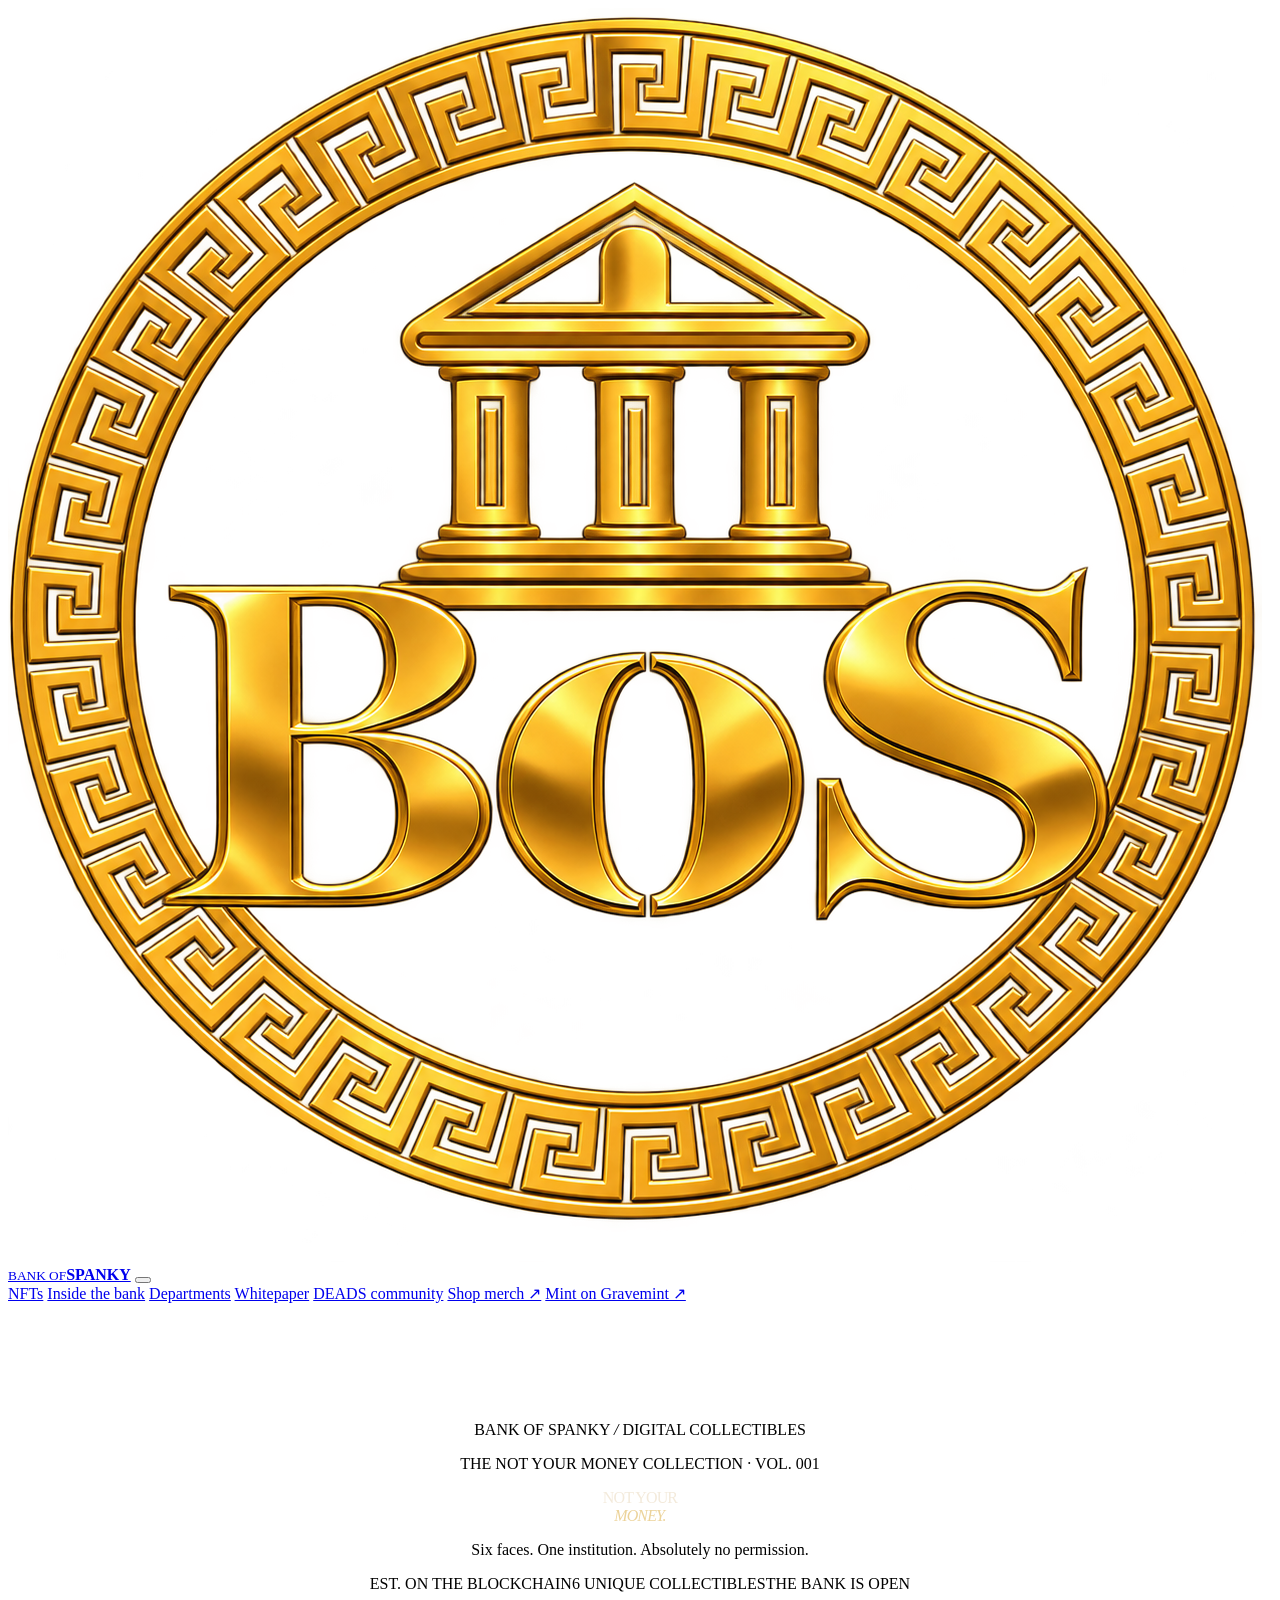
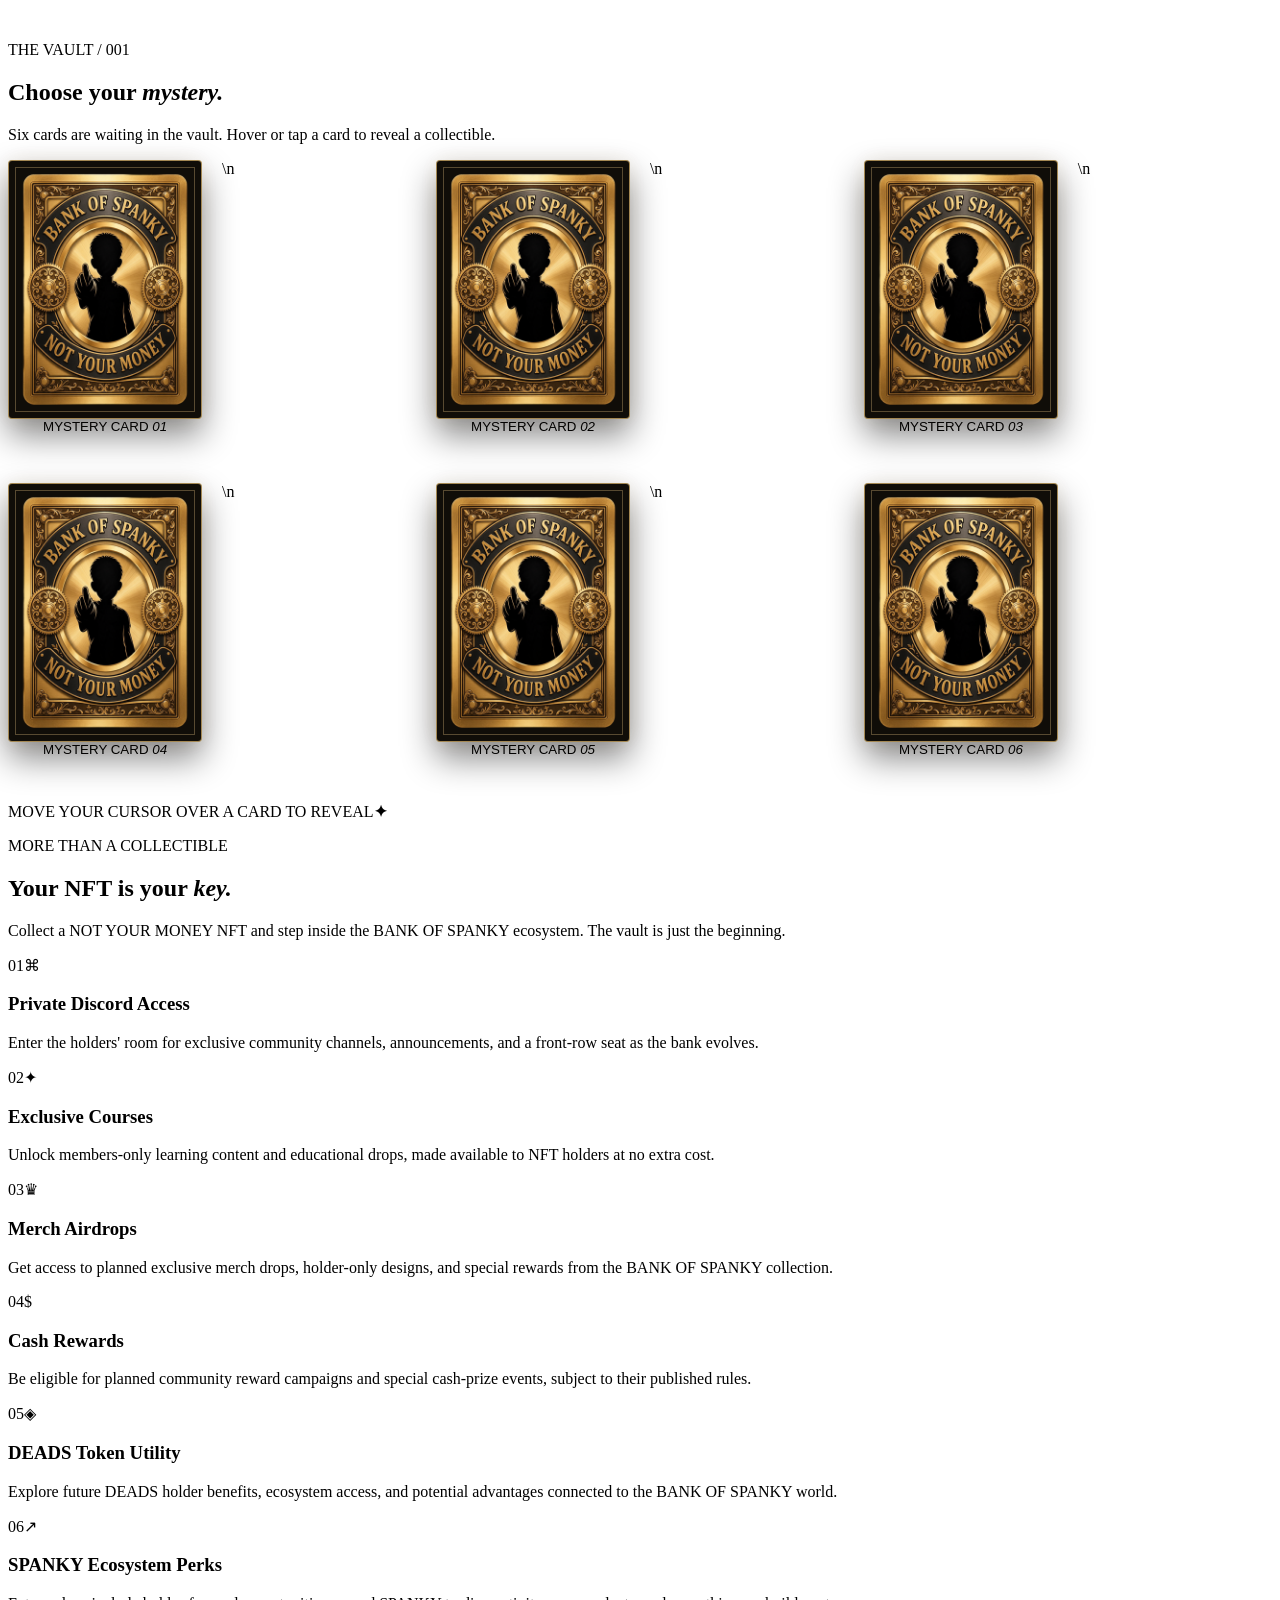
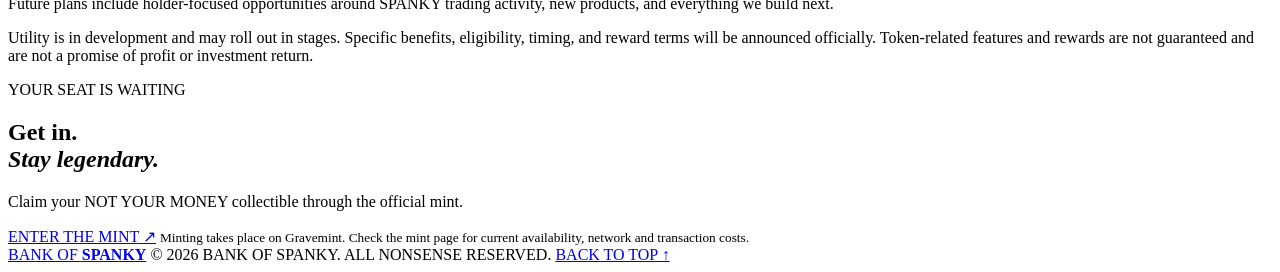
==== commit 13079771: "Rebuild NFT page structure for reliable responsive UI" ====
--- a/nfts.html
+++ b/nfts.html
@@ -4,152 +4,115 @@
   <meta charset="utf-8">
   <meta name="viewport" content="width=device-width, initial-scale=1">
   <meta name="theme-color" content="#080706">
-  <meta name="description" content="Discover the NOT YOUR MONEY NFT collection from BANK OF SPANKY.">
+  <meta name="description" content="Discover the NOT YOUR MONEY NFT collection and holder utility from BANK OF SPANKY.">
   <title>NOT YOUR MONEY NFTs — BANK OF SPANKY</title>
   <link rel="icon" type="image/png" href="./assets/images/logo.png">
   <link rel="preconnect" href="https://fonts.googleapis.com">
   <link rel="preconnect" href="https://fonts.gstatic.com" crossorigin>
   <link href="https://fonts.googleapis.com/css2?family=Cormorant+Garamond:wght@400;500;600;700&family=DM+Sans:wght@400;500;600;700;800&display=swap" rel="stylesheet">
-  <link rel="stylesheet" href="./styles.css?v=9">
-  <link rel="stylesheet" href="./nfts.css?v=2">
+  <link rel="stylesheet" href="./nfts.css?v=3">
 </head>
 <body>
-  <div class="grain" aria-hidden="true"></div>
-  <header class="header">
-    <a class="brand" href="./index.html#top" aria-label="Bank of Spanky home">
-      <img src="./assets/images/logo.png" alt="">
-      <span><small>BANK OF</small><b>SPANKY</b></span>
-    </a>
+  <header class="nft-header">
+    <a class="nft-brand" href="./index.html#top"><img src="./assets/images/logo.png" alt=""><span><small>BANK OF</small><b>SPANKY</b></span></a>
     <button class="menu-toggle" type="button" aria-label="Open navigation" aria-expanded="false"><span></span><span></span></button>
     <nav class="nav" aria-label="Main navigation">
-      <a class="nav-nfts active" href="./nfts.html" aria-current="page">NFTs</a>
+      <a class="active" href="./nfts.html" aria-current="page">NFTs</a>
       <a href="./index.html#inside">Inside the bank</a>
       <a href="./index.html#departments">Departments</a>
       <a href="./whitepaper.html">Whitepaper</a>
       <a href="./index.html#deads">DEADS community</a>
-      <a class="nav-store" href="./store.html">Shop merch ↗</a>
+      <a href="./store.html">Shop merch ↗</a>
       <a class="nav-mint" href="https://gravemint.io/mint/2nw995" target="_blank" rel="noopener noreferrer">Mint on Gravemint ↗</a>
     </nav>
   </header>
 
-  <main class="nft-page">
+  <main>
     <section class="nft-hero">
-      <p class="nft-eyebrow"><span></span> BANK OF SPANKY <b> / </b> DIGITAL COLLECTIBLES <span></span></p>
-      <p class="nft-edition">THE NOT YOUR MONEY COLLECTION · VOL. 001</p>
+      <p class="eyebrow"><span></span> BANK OF SPANKY <i>/</i> DIGITAL COLLECTIBLES <span></span></p>
+      <p class="edition">THE NOT YOUR MONEY COLLECTION · VOL. 001</p>
       <h1>NOT YOUR<br><em>MONEY.</em></h1>
-      <p class="nft-subtitle">Six faces. One institution. Absolutely no permission.</p>
-      <div class="nft-hero-rule"><span>EST. ON THE BLOCKCHAIN</span><span>6 UNIQUE COLLECTIBLES</span><span>THE BANK IS OPEN</span></div>
+      <p class="hero-subtitle">Six faces. One institution. Absolutely no permission.</p>
+      <div class="hero-meta"><span>EST. ON THE BLOCKCHAIN</span><span>6 UNIQUE COLLECTIBLES</span><span>THE BANK IS OPEN</span></div>
     </section>
 
-    <section class="nft-gallery" id="nft-collection">
-      <header class="nft-gallery-heading">
-        <p class="nft-section-label">THE VAULT / 001</p>
+    <section class="collection section-wrap" id="nft-collection">
+      <div class="section-heading">
+        <p class="section-label">THE VAULT / 001</p>
         <h2>Choose your <em>mystery.</em></h2>
-        <p>Six cards are waiting in the vault. Hover over one to turn it over and reveal a random face.</p>
-      </header>
-      <div class="mystery-grid" aria-label="Six mystery NFT cards">
-        <button class="mystery-card" type="button" aria-label="Mystery NFT card 1. Hover to reveal." aria-pressed="false">
+        <p>Six cards are waiting in the vault. Hover or tap a card to reveal a collectible.</p>
+      </div>
+      <div class="mystery-grid">
+        <button class="mystery-card" type="button" aria-label="Mystery NFT card 1. Hover or tap to reveal." aria-pressed="false">
           <span class="mystery-card__flip">
             <span class="mystery-card__side mystery-card__back"><img src="./assets/images/NFTs/NYM-face-down-SMALL.png" alt="" draggable="false"></span>
             <span class="mystery-card__side mystery-card__front"><img class="mystery-card__art" src="./assets/images/NFTs/NFT-01.png" alt="NOT YOUR MONEY NFT collectible" draggable="false"></span>
           </span>
-          <span class="mystery-card__caption">MYSTERY CARD <i>01</i></span>
-        </button>
-        <button class="mystery-card" type="button" aria-label="Mystery NFT card 2. Hover to reveal." aria-pressed="false">
+          <span class="card-caption">MYSTERY CARD <i>01</i></span>
+        </button>\n<button class="mystery-card" type="button" aria-label="Mystery NFT card 2. Hover or tap to reveal." aria-pressed="false">
           <span class="mystery-card__flip">
             <span class="mystery-card__side mystery-card__back"><img src="./assets/images/NFTs/NYM-face-down-SMALL.png" alt="" draggable="false"></span>
             <span class="mystery-card__side mystery-card__front"><img class="mystery-card__art" src="./assets/images/NFTs/NFT-02.png" alt="NOT YOUR MONEY NFT collectible" draggable="false"></span>
           </span>
-          <span class="mystery-card__caption">MYSTERY CARD <i>02</i></span>
-        </button>
-        <button class="mystery-card" type="button" aria-label="Mystery NFT card 3. Hover to reveal." aria-pressed="false">
+          <span class="card-caption">MYSTERY CARD <i>02</i></span>
+        </button>\n<button class="mystery-card" type="button" aria-label="Mystery NFT card 3. Hover or tap to reveal." aria-pressed="false">
           <span class="mystery-card__flip">
             <span class="mystery-card__side mystery-card__back"><img src="./assets/images/NFTs/NYM-face-down-SMALL.png" alt="" draggable="false"></span>
             <span class="mystery-card__side mystery-card__front"><img class="mystery-card__art" src="./assets/images/NFTs/NFT-03.png" alt="NOT YOUR MONEY NFT collectible" draggable="false"></span>
           </span>
-          <span class="mystery-card__caption">MYSTERY CARD <i>03</i></span>
-        </button>
-        <button class="mystery-card" type="button" aria-label="Mystery NFT card 4. Hover to reveal." aria-pressed="false">
+          <span class="card-caption">MYSTERY CARD <i>03</i></span>
+        </button>\n<button class="mystery-card" type="button" aria-label="Mystery NFT card 4. Hover or tap to reveal." aria-pressed="false">
           <span class="mystery-card__flip">
             <span class="mystery-card__side mystery-card__back"><img src="./assets/images/NFTs/NYM-face-down-SMALL.png" alt="" draggable="false"></span>
             <span class="mystery-card__side mystery-card__front"><img class="mystery-card__art" src="./assets/images/NFTs/NFT-04.png" alt="NOT YOUR MONEY NFT collectible" draggable="false"></span>
           </span>
-          <span class="mystery-card__caption">MYSTERY CARD <i>04</i></span>
-        </button>
-        <button class="mystery-card" type="button" aria-label="Mystery NFT card 5. Hover to reveal." aria-pressed="false">
+          <span class="card-caption">MYSTERY CARD <i>04</i></span>
+        </button>\n<button class="mystery-card" type="button" aria-label="Mystery NFT card 5. Hover or tap to reveal." aria-pressed="false">
           <span class="mystery-card__flip">
             <span class="mystery-card__side mystery-card__back"><img src="./assets/images/NFTs/NYM-face-down-SMALL.png" alt="" draggable="false"></span>
             <span class="mystery-card__side mystery-card__front"><img class="mystery-card__art" src="./assets/images/NFTs/NFT-05.png" alt="NOT YOUR MONEY NFT collectible" draggable="false"></span>
           </span>
-          <span class="mystery-card__caption">MYSTERY CARD <i>05</i></span>
-        </button>
-        <button class="mystery-card" type="button" aria-label="Mystery NFT card 6. Hover to reveal." aria-pressed="false">
+          <span class="card-caption">MYSTERY CARD <i>05</i></span>
+        </button>\n<button class="mystery-card" type="button" aria-label="Mystery NFT card 6. Hover or tap to reveal." aria-pressed="false">
           <span class="mystery-card__flip">
             <span class="mystery-card__side mystery-card__back"><img src="./assets/images/NFTs/NYM-face-down-SMALL.png" alt="" draggable="false"></span>
             <span class="mystery-card__side mystery-card__front"><img class="mystery-card__art" src="./assets/images/NFTs/NFT-06.png" alt="NOT YOUR MONEY NFT collectible" draggable="false"></span>
           </span>
-          <span class="mystery-card__caption">MYSTERY CARD <i>06</i></span>
+          <span class="card-caption">MYSTERY CARD <i>06</i></span>
         </button>
       </div>
-      <section class="nft-utility" id="nft-utility" aria-labelledby="nft-utility-title">
-        <div class="nft-utility-intro">
-          <p class="nft-section-label">MORE THAN A COLLECTIBLE</p>
-          <h2 id="nft-utility-title">Your NFT is your <em>key.</em></h2>
+      <p class="interaction-note"><span class="desktop-note">MOVE YOUR CURSOR OVER A CARD TO REVEAL</span><span class="mobile-note">TAP A CARD TO REVEAL</span><b>✦</b></p>
+    </section>
+
+    <section class="utility-section">
+      <div class="section-wrap">
+        <div class="section-heading utility-heading">
+          <p class="section-label">MORE THAN A COLLECTIBLE</p>
+          <h2>Your NFT is your <em>key.</em></h2>
           <p>Collect a NOT YOUR MONEY NFT and step inside the BANK OF SPANKY ecosystem. The vault is just the beginning.</p>
         </div>
-        <div class="nft-utility-grid">
-          <article class="nft-utility-card">
-            <span class="nft-utility-number">01</span>
-            <span class="nft-utility-icon" aria-hidden="true">⌘</span>
-            <h3>Private Discord Access</h3>
-            <p>Get access to the holders' room: exclusive community channels, announcements, and a front-row seat as the bank evolves.</p>
-          </article>
-          <article class="nft-utility-card">
-            <span class="nft-utility-number">02</span>
-            <span class="nft-utility-icon" aria-hidden="true">✦</span>
-            <h3>Exclusive Courses</h3>
-            <p>Unlock members-only learning content and educational drops, made available to NFT holders at no extra cost.</p>
-          </article>
-          <article class="nft-utility-card">
-            <span class="nft-utility-number">03</span>
-            <span class="nft-utility-icon" aria-hidden="true">♛</span>
-            <h3>Merch Airdrops</h3>
-            <p>Get in line for exclusive merch drops, holder-only designs, and special rewards from the BANK OF SPANKY collection.</p>
-          </article>
-          <article class="nft-utility-card">
-            <span class="nft-utility-number">04</span>
-            <span class="nft-utility-icon" aria-hidden="true">$</span>
-            <h3>Cash Rewards</h3>
-            <p>Be eligible for planned community reward campaigns and special cash-prize events, subject to their published rules.</p>
-          </article>
-          <article class="nft-utility-card">
-            <span class="nft-utility-number">05</span>
-            <span class="nft-utility-icon" aria-hidden="true">◈</span>
-            <h3>DEADS Token Utility</h3>
-            <p>Explore future DEADS holder benefits, ecosystem access, and potential advantages connected to the BANK OF SPANKY world.</p>
-          </article>
-          <article class="nft-utility-card">
-            <span class="nft-utility-number">06</span>
-            <span class="nft-utility-icon" aria-hidden="true">↗</span>
-            <h3>SPANKY Ecosystem Perks</h3>
-            <p>Future plans include holder-focused opportunities around SPANKY trading activity, new products, and whatever we build next.</p>
-          </article>
+        <div class="utility-grid">
+          <article class="utility-card"><span class="utility-no">01</span><span class="utility-icon">⌘</span><h3>Private Discord Access</h3><p>Enter the holders' room for exclusive community channels, announcements, and a front-row seat as the bank evolves.</p></article>
+          <article class="utility-card"><span class="utility-no">02</span><span class="utility-icon">✦</span><h3>Exclusive Courses</h3><p>Unlock members-only learning content and educational drops, made available to NFT holders at no extra cost.</p></article>
+          <article class="utility-card"><span class="utility-no">03</span><span class="utility-icon">♛</span><h3>Merch Airdrops</h3><p>Get access to planned exclusive merch drops, holder-only designs, and special rewards from the BANK OF SPANKY collection.</p></article>
+          <article class="utility-card"><span class="utility-no">04</span><span class="utility-icon">$</span><h3>Cash Rewards</h3><p>Be eligible for planned community reward campaigns and special cash-prize events, subject to their published rules.</p></article>
+          <article class="utility-card"><span class="utility-no">05</span><span class="utility-icon">◈</span><h3>DEADS Token Utility</h3><p>Explore future DEADS holder benefits, ecosystem access, and potential advantages connected to the BANK OF SPANKY world.</p></article>
+          <article class="utility-card"><span class="utility-no">06</span><span class="utility-icon">↗</span><h3>SPANKY Ecosystem Perks</h3><p>Future plans include holder-focused opportunities around SPANKY trading activity, new products, and everything we build next.</p></article>
         </div>
-        <p class="nft-utility-footnote">Utility is being developed and may roll out in stages. Specific benefits, eligibility, timing, and reward terms will be announced officially. Token-related features and rewards are not guaranteed and should not be viewed as a promise of profit or investment return.</p>
-      </section>
-      <p class="nft-interaction-note"><span class="desktop-note">MOVE YOUR CURSOR OVER A CARD TO REVEAL</span><span class="mobile-note">TAP A CARD TO REVEAL</span><i>✦</i></p>
+        <p class="utility-disclaimer">Utility is in development and may roll out in stages. Specific benefits, eligibility, timing, and reward terms will be announced officially. Token-related features and rewards are not guaranteed and are not a promise of profit or investment return.</p>
+      </div>
     </section>
 
-    <section class="nft-mint">
-      <p class="nft-section-label">YOUR SEAT IS WAITING</p>
+    <section class="mint-section">
+      <p class="section-label">YOUR SEAT IS WAITING</p>
       <h2>Get in.<br><em>Stay legendary.</em></h2>
       <p>Claim your NOT YOUR MONEY collectible through the official mint.</p>
-      <a class="nft-mint-button" href="https://gravemint.io/mint/2nw995" target="_blank" rel="noopener noreferrer">ENTER THE MINT <span>↗</span></a>
+      <a class="mint-button" href="https://gravemint.io/mint/2nw995" target="_blank" rel="noopener noreferrer">ENTER THE MINT <span>↗</span></a>
       <small>Minting takes place on Gravemint. Check the mint page for current availability, network and transaction costs.</small>
     </section>
   </main>
 
-  <footer class="footer">
+  <footer class="nft-footer">
     <a class="footer-brand" href="./index.html#top">BANK OF <b>SPANKY</b></a>
     <span>© <span id="year"></span> BANK OF SPANKY. ALL NONSENSE RESERVED.</span>
     <a href="#top">BACK TO TOP ↑</a>
--- a/nfts.css
+++ b/nfts.css
@@ -76,3 +76,21 @@
   .mystery-card{animation:none}
   .mystery-card__flip{transition:none}
 }
+
+/* NFT holder utility section */
+.nft-utility{position:relative;padding:clamp(64px,8vw,100px) 0 24px;margin-top:clamp(30px,5vw,58px);border-top:1px solid rgba(201,164,99,.22)}
+.nft-utility-intro{max-width:650px;margin:0 auto 38px;text-align:center}
+.nft-utility-intro .nft-section-label{margin:0 0 14px}
+.nft-utility-intro h2{margin:0;color:#f0e6d6;font:600 clamp(42px,6vw,68px)/.98 var(--serif);letter-spacing:-.025em}
+.nft-utility-intro h2 em{color:#ecd39a;font-weight:500}
+.nft-utility-intro>p:last-child{max-width:530px;margin:17px auto 0;color:#a99f8e;font-size:12px;line-height:1.9}
+.nft-utility-grid{display:grid;grid-template-columns:repeat(3,minmax(0,1fr));gap:13px}
+.nft-utility-card{position:relative;min-height:218px;padding:25px 23px 24px;border:1px solid rgba(201,164,99,.2);background:linear-gradient(145deg,rgba(31,24,14,.88),rgba(13,10,7,.96));box-shadow:inset 0 1px rgba(255,255,255,.025);transition:border-color .25s,transform .25s,background .25s}
+.nft-utility-card:hover{transform:translateY(-4px);border-color:rgba(226,190,119,.58);background:linear-gradient(145deg,rgba(47,35,18,.9),rgba(13,10,7,.98))}
+.nft-utility-number{position:absolute;top:20px;right:21px;color:#76613e;font-size:8px;letter-spacing:.16em}
+.nft-utility-icon{display:grid;place-items:center;width:35px;height:35px;margin-bottom:19px;border:1px solid rgba(222,190,126,.35);border-radius:50%;color:#e8cc91;font:500 18px var(--serif)}
+.nft-utility-card h3{margin:0 0 10px;color:#f0e4cd;font:600 23px/1.1 var(--serif)}
+.nft-utility-card p{max-width:330px;margin:0;color:#a99f8e;font-size:11px;line-height:1.85}
+.nft-utility-footnote{max-width:800px;margin:25px auto 0;color:#766e60;font-size:9px;line-height:1.8;text-align:center}
+@media(max-width:800px){.nft-utility-grid{grid-template-columns:repeat(2,minmax(0,1fr))}.nft-utility-card{min-height:205px}}
+@media(max-width:520px){.nft-utility{padding-top:58px}.nft-utility-grid{grid-template-columns:1fr;gap:10px}.nft-utility-card{min-height:0;padding:22px}.nft-utility-card p{max-width:none}.nft-utility-intro{margin-bottom:28px}}
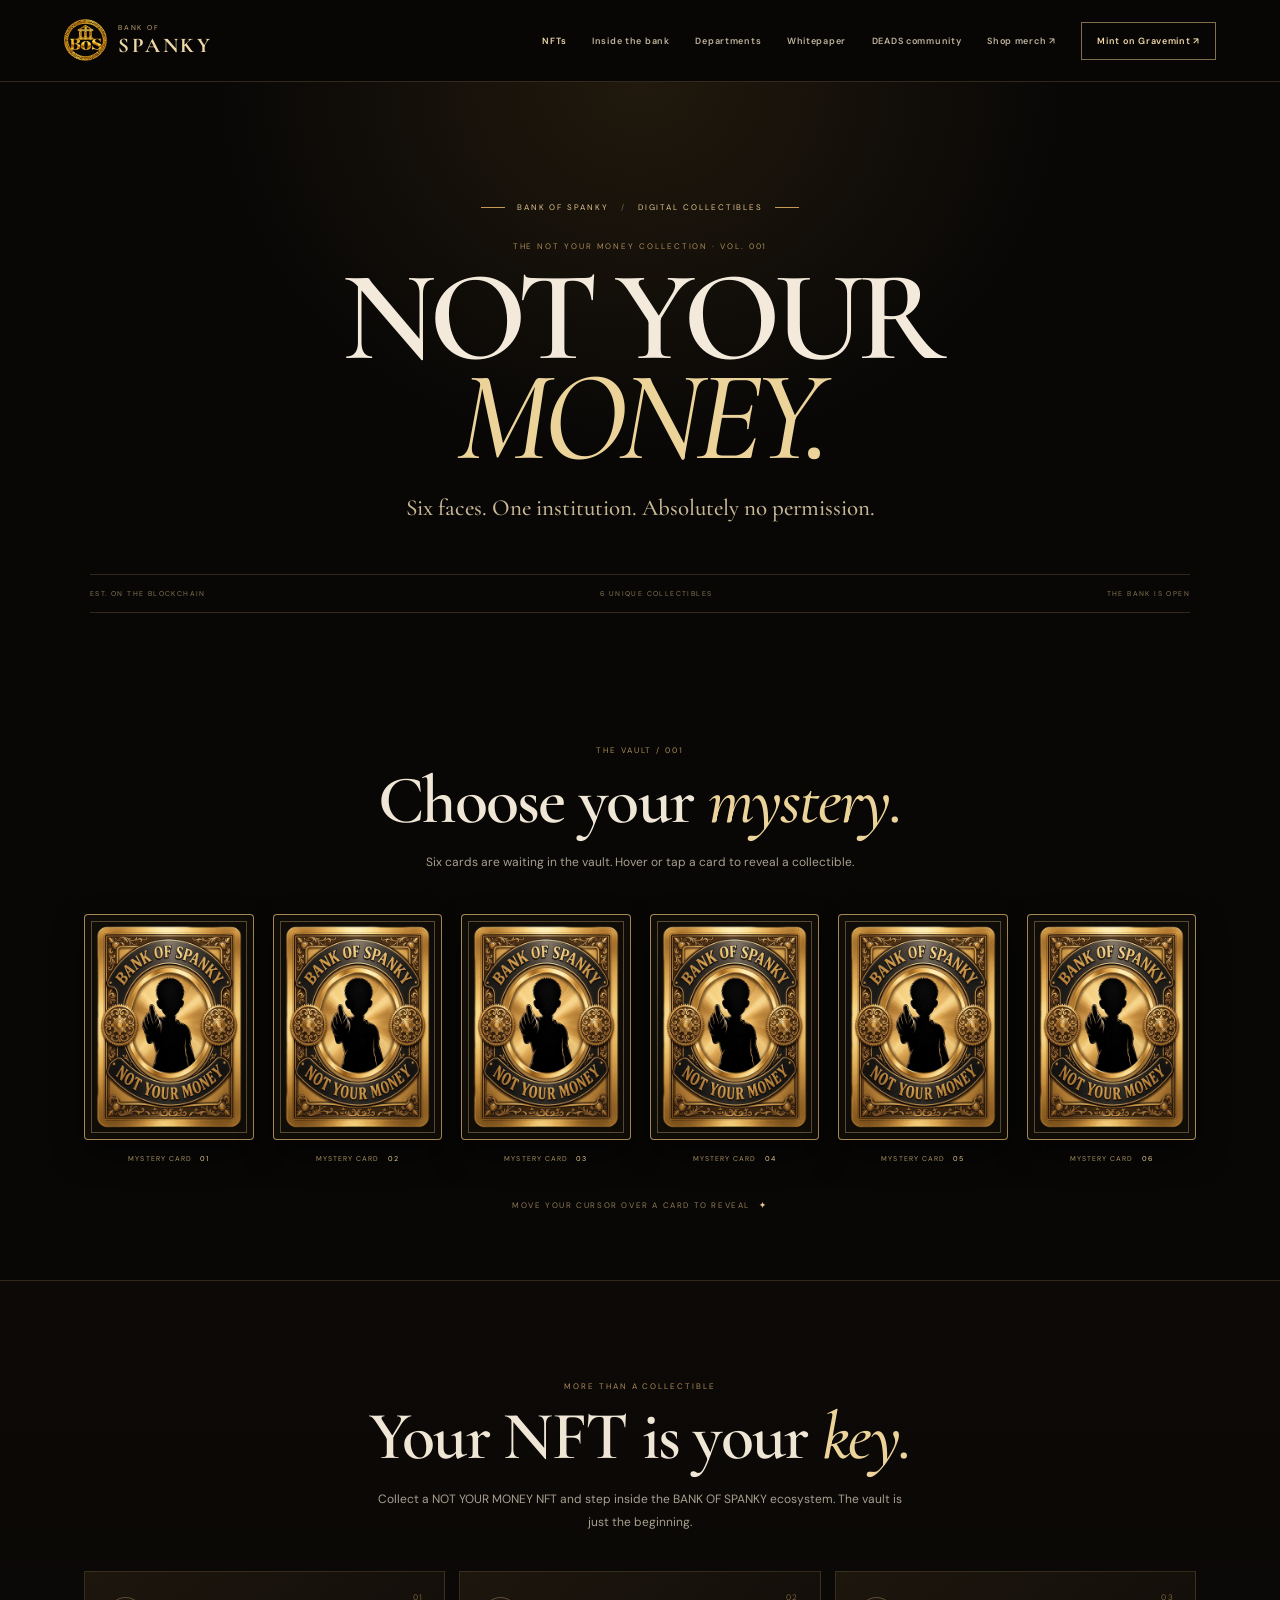
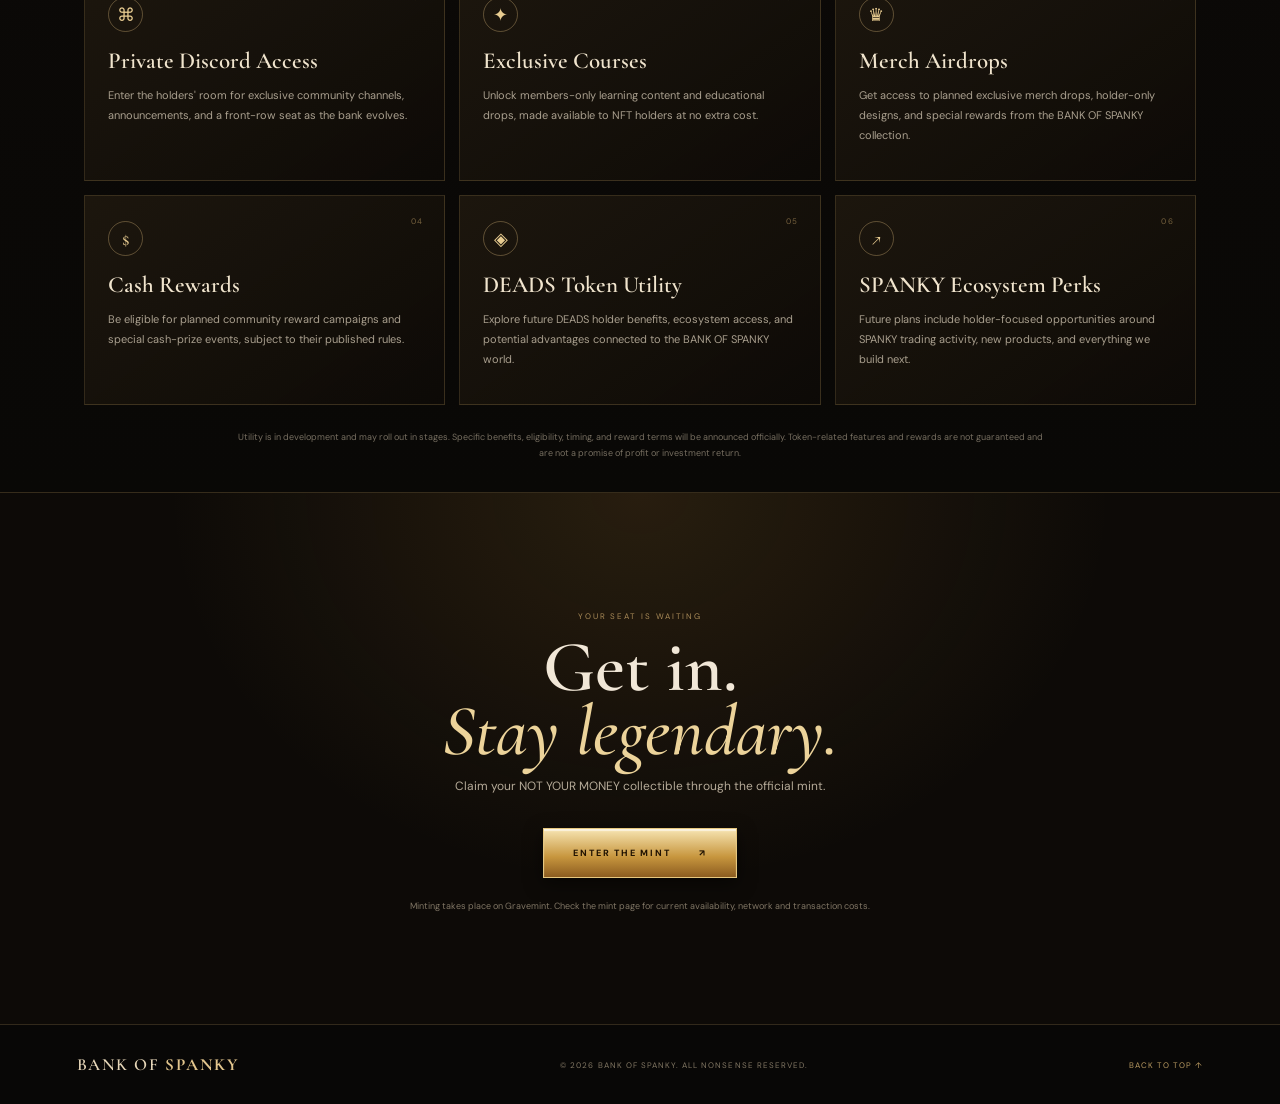
==== commit be9e4571: "Fix literal newline characters between NFT cards" ====
--- a/nfts.html
+++ b/nfts.html
@@ -49,31 +49,36 @@
             <span class="mystery-card__side mystery-card__front"><img class="mystery-card__art" src="./assets/images/NFTs/NFT-01.png" alt="NOT YOUR MONEY NFT collectible" draggable="false"></span>
           </span>
           <span class="card-caption">MYSTERY CARD <i>01</i></span>
-        </button>\n<button class="mystery-card" type="button" aria-label="Mystery NFT card 2. Hover or tap to reveal." aria-pressed="false">
+        </button>
+<button class="mystery-card" type="button" aria-label="Mystery NFT card 2. Hover or tap to reveal." aria-pressed="false">
           <span class="mystery-card__flip">
             <span class="mystery-card__side mystery-card__back"><img src="./assets/images/NFTs/NYM-face-down-SMALL.png" alt="" draggable="false"></span>
             <span class="mystery-card__side mystery-card__front"><img class="mystery-card__art" src="./assets/images/NFTs/NFT-02.png" alt="NOT YOUR MONEY NFT collectible" draggable="false"></span>
           </span>
           <span class="card-caption">MYSTERY CARD <i>02</i></span>
-        </button>\n<button class="mystery-card" type="button" aria-label="Mystery NFT card 3. Hover or tap to reveal." aria-pressed="false">
+        </button>
+<button class="mystery-card" type="button" aria-label="Mystery NFT card 3. Hover or tap to reveal." aria-pressed="false">
           <span class="mystery-card__flip">
             <span class="mystery-card__side mystery-card__back"><img src="./assets/images/NFTs/NYM-face-down-SMALL.png" alt="" draggable="false"></span>
             <span class="mystery-card__side mystery-card__front"><img class="mystery-card__art" src="./assets/images/NFTs/NFT-03.png" alt="NOT YOUR MONEY NFT collectible" draggable="false"></span>
           </span>
           <span class="card-caption">MYSTERY CARD <i>03</i></span>
-        </button>\n<button class="mystery-card" type="button" aria-label="Mystery NFT card 4. Hover or tap to reveal." aria-pressed="false">
+        </button>
+<button class="mystery-card" type="button" aria-label="Mystery NFT card 4. Hover or tap to reveal." aria-pressed="false">
           <span class="mystery-card__flip">
             <span class="mystery-card__side mystery-card__back"><img src="./assets/images/NFTs/NYM-face-down-SMALL.png" alt="" draggable="false"></span>
             <span class="mystery-card__side mystery-card__front"><img class="mystery-card__art" src="./assets/images/NFTs/NFT-04.png" alt="NOT YOUR MONEY NFT collectible" draggable="false"></span>
           </span>
           <span class="card-caption">MYSTERY CARD <i>04</i></span>
-        </button>\n<button class="mystery-card" type="button" aria-label="Mystery NFT card 5. Hover or tap to reveal." aria-pressed="false">
+        </button>
+<button class="mystery-card" type="button" aria-label="Mystery NFT card 5. Hover or tap to reveal." aria-pressed="false">
           <span class="mystery-card__flip">
             <span class="mystery-card__side mystery-card__back"><img src="./assets/images/NFTs/NYM-face-down-SMALL.png" alt="" draggable="false"></span>
             <span class="mystery-card__side mystery-card__front"><img class="mystery-card__art" src="./assets/images/NFTs/NFT-05.png" alt="NOT YOUR MONEY NFT collectible" draggable="false"></span>
           </span>
           <span class="card-caption">MYSTERY CARD <i>05</i></span>
-        </button>\n<button class="mystery-card" type="button" aria-label="Mystery NFT card 6. Hover or tap to reveal." aria-pressed="false">
+        </button>
+<button class="mystery-card" type="button" aria-label="Mystery NFT card 6. Hover or tap to reveal." aria-pressed="false">
           <span class="mystery-card__flip">
             <span class="mystery-card__side mystery-card__back"><img src="./assets/images/NFTs/NYM-face-down-SMALL.png" alt="" draggable="false"></span>
             <span class="mystery-card__side mystery-card__front"><img class="mystery-card__art" src="./assets/images/NFTs/NFT-06.png" alt="NOT YOUR MONEY NFT collectible" draggable="false"></span>
--- a/nfts.css
+++ b/nfts.css
@@ -1,96 +1,70 @@
-/* BANK OF SPANKY — standalone NFT page */
-.nav .nav-nfts{color:#f5d88f;text-shadow:0 0 8px rgba(232,190,101,.9),0 0 22px rgba(210,158,66,.5)}
-.nav .nav-nfts.active{color:#fff0bd}
-.nft-page{overflow:hidden;background:radial-gradient(ellipse at 50% 0%,rgba(176,127,52,.14),transparent 36%),#080706}
-.nft-hero{position:relative;padding:clamp(58px,8vw,104px) 6vw 32px;text-align:center}
-.nft-eyebrow{display:flex;justify-content:center;align-items:center;gap:13px;color:#e2c58d;font-size:8px;letter-spacing:.25em}
-.nft-eyebrow span{width:25px;height:1px;background:#c49a52}
-.nft-eyebrow b{color:#80663b;font-weight:400}
-.nft-edition,.nft-section-label{color:#a98b58;font-size:8px;letter-spacing:.24em}
-.nft-edition{margin:29px 0 17px}
-.nft-hero h1{margin:0;color:#f3eadb;font:600 clamp(64px,10vw,132px)/.77 var(--serif);letter-spacing:-.055em}
-.nft-hero h1 em,.nft-gallery-heading h2 em,.nft-mint h2 em{color:#ecd39a;font-weight:500}
-.nft-subtitle{margin:27px 0 0;color:#c9b895;font:500 clamp(17px,2vw,23px) var(--serif)}
-.nft-hero-rule{display:flex;justify-content:space-between;gap:15px;max-width:1100px;margin:54px auto 0;padding:14px 0;border-top:1px solid rgba(201,164,99,.2);border-bottom:1px solid rgba(201,164,99,.2);color:#877653;font-size:7px;letter-spacing:.2em}
-.nft-gallery{width:min(1320px,100%);margin:0 auto;padding:clamp(70px,8vw,110px) 5vw clamp(82px,9vw,120px)}
-.nft-gallery-heading{text-align:center;margin-bottom:clamp(34px,5vw,60px)}
-.nft-gallery-heading .nft-section-label{margin:0 0 14px}
-.nft-gallery-heading h2{margin:0;color:#f0e6d6;font:600 clamp(42px,6vw,70px)/.95 var(--serif);letter-spacing:-.025em}
-.nft-gallery-heading>p:last-child{max-width:520px;margin:18px auto 0;color:#a99f8e;font-size:12px;line-height:1.9}
-.mystery-grid{display:grid;grid-template-columns:repeat(6,minmax(0,1fr));gap:clamp(10px,1.55vw,21px);align-items:start;perspective:1600px}
-.mystery-card{position:relative;display:block;width:100%;min-width:0;padding:0 0 29px;border:0;background:transparent;color:inherit;cursor:pointer;text-align:center;appearance:none;-webkit-appearance:none;animation:cardBob 4.6s ease-in-out infinite}
-.mystery-card:nth-child(2){animation-delay:-.75s}
-.mystery-card:nth-child(3){animation-delay:-1.5s}
-.mystery-card:nth-child(4){animation-delay:-2.25s}
-.mystery-card:nth-child(5){animation-delay:-3s}
-.mystery-card:nth-child(6){animation-delay:-3.75s}
-@keyframes cardBob{0%,100%{transform:translate3d(0,0,0)}50%{transform:translate3d(0,-8px,0)}}
-.mystery-card__flip{position:relative;display:block;width:100%;aspect-ratio:3/4;transform-style:preserve-3d;transition:transform .9s cubic-bezier(.2,.75,.2,1);will-change:transform}
-.mystery-card__side{position:absolute;inset:0;display:block;overflow:hidden;border:1px solid rgba(214,178,108,.75);border-radius:4px;background:#100d08;backface-visibility:hidden;-webkit-backface-visibility:hidden;box-shadow:0 16px 34px rgba(0,0,0,.48),0 0 22px rgba(202,157,77,.08)}
+/* Standalone NOT YOUR MONEY NFT page — isolated from site-wide layout rules */
+:root{--nft-bg:#080706;--nft-panel:#100d08;--nft-gold:#e2c58d;--nft-gold-bright:#f0d9a8;--nft-muted:#a99f8e;--nft-line:rgba(201,164,99,.22);--nft-serif:"Cormorant Garamond",Georgia,serif;--nft-sans:"DM Sans",Arial,sans-serif}
+*{box-sizing:border-box}
+html{scroll-behavior:smooth;background:var(--nft-bg)}
+body{margin:0;min-width:320px;background:var(--nft-bg);color:#f0e6d6;font-family:var(--nft-sans);-webkit-font-smoothing:antialiased}
+a{color:inherit;text-decoration:none}
+button{font:inherit}
+.nft-header{position:relative;z-index:20;min-height:82px;padding:0 clamp(20px,5vw,72px);display:flex;align-items:center;justify-content:space-between;gap:28px;border-bottom:1px solid var(--nft-line);background:rgba(8,7,6,.96)}
+.nft-brand{display:flex;align-items:center;gap:11px;flex:none}
+.nft-brand img{width:43px;height:43px;object-fit:contain}
+.nft-brand span{display:flex;flex-direction:column;gap:1px}
+.nft-brand small{font-size:7px;letter-spacing:.25em;color:#bda575}
+.nft-brand b{font:700 21px var(--nft-serif);letter-spacing:.12em;color:#f0d9a8}
+.nav{display:flex;align-items:center;justify-content:flex-end;gap:clamp(12px,2vw,27px)}
+.nav a{font-size:9px;font-weight:600;letter-spacing:.08em;color:#c0b39d;transition:color .2s}
+.nav a:hover,.nav a.active{color:#f0d9a8}
+.nav .nav-mint{padding:12px 15px;border:1px solid rgba(226,197,141,.55);color:#f0d9a8}
+.menu-toggle{display:none}
+.nft-hero{padding:clamp(65px,9vw,112px) 5vw 32px;text-align:center;background:radial-gradient(ellipse at 50% 0%,rgba(176,127,52,.15),transparent 48%)}
+.eyebrow{display:flex;justify-content:center;align-items:center;gap:12px;color:var(--nft-gold);font-size:8px;letter-spacing:.24em}
+.eyebrow span{width:24px;height:1px;background:#c49a52}.eyebrow i{font-style:normal;color:#80663b}
+.edition,.section-label{color:#a98b58;font-size:8px;letter-spacing:.24em}
+.edition{margin:29px 0 17px}
+.nft-hero h1{margin:0;color:#f3eadb;font:600 clamp(66px,10vw,132px)/.78 var(--nft-serif);letter-spacing:-.055em}
+.nft-hero h1 em,.section-heading h2 em,.mint-section h2 em{color:#ecd39a;font-weight:500}
+.hero-subtitle{margin:26px 0 0;color:#c9b895;font:500 clamp(17px,2vw,23px) var(--nft-serif)}
+.hero-meta{display:flex;justify-content:space-between;gap:15px;max-width:1100px;margin:52px auto 0;padding:14px 0;border-top:1px solid var(--nft-line);border-bottom:1px solid var(--nft-line);color:#877653;font-size:7px;letter-spacing:.2em}
+.section-wrap{width:min(1240px,100%);margin:0 auto;padding-left:clamp(20px,5vw,64px);padding-right:clamp(20px,5vw,64px)}
+.collection{padding-top:clamp(65px,8vw,100px);padding-bottom:70px}
+.section-heading{text-align:center;max-width:660px;margin:0 auto 40px}
+.section-heading .section-label{margin:0 0 13px}
+.section-heading h2{margin:0;color:#f0e6d6;font:600 clamp(42px,6vw,68px)/.98 var(--nft-serif);letter-spacing:-.025em}
+.section-heading>p:last-child{max-width:540px;margin:17px auto 0;color:var(--nft-muted);font-size:12px;line-height:1.9}
+.mystery-grid{display:grid;grid-template-columns:repeat(6,minmax(0,1fr));gap:clamp(10px,1.5vw,19px);align-items:start}
+.mystery-card{position:relative;display:block;width:100%;min-width:0;padding:0 0 30px;border:0;background:transparent;color:inherit;cursor:pointer;text-align:center;appearance:none;-webkit-appearance:none;animation:nftCardFloat 4.6s ease-in-out infinite}
+.mystery-card:nth-child(2){animation-delay:-.75s}.mystery-card:nth-child(3){animation-delay:-1.5s}.mystery-card:nth-child(4){animation-delay:-2.25s}.mystery-card:nth-child(5){animation-delay:-3s}.mystery-card:nth-child(6){animation-delay:-3.75s}
+@keyframes nftCardFloat{0%,100%{transform:translateY(0)}50%{transform:translateY(-7px)}}
+.mystery-card__flip{position:relative;display:block;width:100%;aspect-ratio:3/4;transform-style:preserve-3d;transition:transform .85s cubic-bezier(.2,.75,.2,1)}
+.mystery-card__side{position:absolute;inset:0;display:block;overflow:hidden;border:1px solid rgba(214,178,108,.75);border-radius:4px;background:#100d08;backface-visibility:hidden;-webkit-backface-visibility:hidden;box-shadow:0 15px 32px rgba(0,0,0,.45)}
 .mystery-card__side:after{position:absolute;content:"";inset:6px;border:1px solid rgba(222,190,126,.35);pointer-events:none}
 .mystery-card__side img{display:block;width:100%;height:100%;object-fit:cover}
 .mystery-card__front{transform:rotateY(180deg);background:#0d0a07}
 .mystery-card__front img{object-fit:contain;padding:5px}
-.mystery-card__caption{position:absolute;bottom:7px;left:0;width:100%;color:#a99163;font-size:7px;letter-spacing:.16em;white-space:nowrap}
-.mystery-card__caption i{margin-left:5px;color:#e7cd94;font-style:normal}
+.card-caption{position:absolute;bottom:7px;left:0;width:100%;color:#a99163;font-size:7px;letter-spacing:.15em;white-space:nowrap}
+.card-caption i{margin-left:5px;color:#e7cd94;font-style:normal}
 .mystery-card:hover .mystery-card__flip,.mystery-card:focus-visible .mystery-card__flip,.mystery-card.is-revealed .mystery-card__flip{transform:rotateY(180deg)}
-.mystery-card:hover .mystery-card__side,.mystery-card.is-revealed .mystery-card__side{box-shadow:0 20px 42px rgba(0,0,0,.65),0 0 28px rgba(202,157,77,.2)}
-.mystery-card:focus-visible{outline:1px solid #ecd39a;outline-offset:6px}
-.nft-interaction-note{margin:34px 0 0;text-align:center;color:#8f7a55;font-size:8px;letter-spacing:.2em}
-.nft-interaction-note i{padding-left:9px;color:#e2c58d;font-style:normal}
-.mobile-note{display:none}
-.nft-mint{padding:clamp(75px,9vw,112px) 6vw;text-align:center;border-top:1px solid var(--line);background:radial-gradient(ellipse at 50% 0%,rgba(173,126,53,.17),transparent 52%),#0d0a07}
-.nft-mint h2{margin:14px 0;color:#f1e7d7;font:600 clamp(48px,6vw,72px)/.9 var(--serif)}
-.nft-mint>p:not(.nft-section-label){color:#b5aa98;font-size:12px}
-.nft-mint-button{display:inline-flex;align-items:center;justify-content:center;gap:28px;margin-top:22px;padding:18px 29px;border:1px solid #e6c77f;background:linear-gradient(180deg,#f7e5b3,#c7963e 58%,#8c5c20);color:#211302;font-size:9px;font-weight:800;letter-spacing:.2em;box-shadow:inset 0 2px 1px #fff9,0 5px 18px #0008,0 0 25px #d5a34b25;transition:transform .2s,filter .2s}
-.nft-mint-button:hover{transform:translateY(-3px);filter:brightness(1.1)}
-.nft-mint small{display:block;max-width:490px;margin:20px auto 0;color:#807665;font-size:9px;line-height:1.8}
-@media(max-width:900px){
-  .mystery-grid{
-    grid-template-columns:repeat(6,minmax(145px,1fr));
-    gap:14px;
-    overflow-x:auto;
-    overflow-y:visible;
-    padding:12px 3px 18px;
-    scroll-snap-type:x mandatory;
-    scrollbar-width:thin;
-    scrollbar-color:#9d7940 #17120b;
-  }
-  .mystery-card{scroll-snap-align:start}
-}
-@media(max-width:680px){
-  .nft-hero{padding:50px 5vw 25px}
-  .nft-eyebrow{font-size:7px;letter-spacing:.14em;gap:8px}
-  .nft-eyebrow span{width:14px}
-  .nft-hero h1{font-size:clamp(62px,15vw,90px)}
-  .nft-subtitle{max-width:330px;margin:22px auto 0;line-height:1.3}
-  .nft-hero-rule{margin-top:35px;font-size:6px;letter-spacing:.1em}
-  .nft-gallery{padding:65px 6vw 78px}
-  .nft-gallery-heading{margin-bottom:30px}
-  .mystery-grid{gap:13px}
-  .mystery-card{max-width:none}
-  .desktop-note{display:none}
-  .mobile-note{display:inline}
-}
-@media(prefers-reduced-motion:reduce){
-  .mystery-card{animation:none}
-  .mystery-card__flip{transition:none}
-}
-
-/* NFT holder utility section */
-.nft-utility{position:relative;padding:clamp(64px,8vw,100px) 0 24px;margin-top:clamp(30px,5vw,58px);border-top:1px solid rgba(201,164,99,.22)}
-.nft-utility-intro{max-width:650px;margin:0 auto 38px;text-align:center}
-.nft-utility-intro .nft-section-label{margin:0 0 14px}
-.nft-utility-intro h2{margin:0;color:#f0e6d6;font:600 clamp(42px,6vw,68px)/.98 var(--serif);letter-spacing:-.025em}
-.nft-utility-intro h2 em{color:#ecd39a;font-weight:500}
-.nft-utility-intro>p:last-child{max-width:530px;margin:17px auto 0;color:#a99f8e;font-size:12px;line-height:1.9}
-.nft-utility-grid{display:grid;grid-template-columns:repeat(3,minmax(0,1fr));gap:13px}
-.nft-utility-card{position:relative;min-height:218px;padding:25px 23px 24px;border:1px solid rgba(201,164,99,.2);background:linear-gradient(145deg,rgba(31,24,14,.88),rgba(13,10,7,.96));box-shadow:inset 0 1px rgba(255,255,255,.025);transition:border-color .25s,transform .25s,background .25s}
-.nft-utility-card:hover{transform:translateY(-4px);border-color:rgba(226,190,119,.58);background:linear-gradient(145deg,rgba(47,35,18,.9),rgba(13,10,7,.98))}
-.nft-utility-number{position:absolute;top:20px;right:21px;color:#76613e;font-size:8px;letter-spacing:.16em}
-.nft-utility-icon{display:grid;place-items:center;width:35px;height:35px;margin-bottom:19px;border:1px solid rgba(222,190,126,.35);border-radius:50%;color:#e8cc91;font:500 18px var(--serif)}
-.nft-utility-card h3{margin:0 0 10px;color:#f0e4cd;font:600 23px/1.1 var(--serif)}
-.nft-utility-card p{max-width:330px;margin:0;color:#a99f8e;font-size:11px;line-height:1.85}
-.nft-utility-footnote{max-width:800px;margin:25px auto 0;color:#766e60;font-size:9px;line-height:1.8;text-align:center}
-@media(max-width:800px){.nft-utility-grid{grid-template-columns:repeat(2,minmax(0,1fr))}.nft-utility-card{min-height:205px}}
-@media(max-width:520px){.nft-utility{padding-top:58px}.nft-utility-grid{grid-template-columns:1fr;gap:10px}.nft-utility-card{min-height:0;padding:22px}.nft-utility-card p{max-width:none}.nft-utility-intro{margin-bottom:28px}}
+.mystery-card:focus-visible{outline:1px solid #ecd39a;outline-offset:5px}
+.interaction-note{margin:30px 0 0;text-align:center;color:#8f7a55;font-size:8px;letter-spacing:.2em}
+.interaction-note b{padding-left:9px;color:#e2c58d}.mobile-note{display:none}
+.utility-section{padding:clamp(65px,8vw,100px) 0 30px;border-top:1px solid var(--nft-line);background:linear-gradient(180deg,#0c0907,#090806)}
+.utility-heading{margin-bottom:38px}
+.utility-grid{display:grid;grid-template-columns:repeat(3,minmax(0,1fr));gap:14px}
+.utility-card{position:relative;min-height:210px;padding:25px 23px;border:1px solid rgba(201,164,99,.2);background:linear-gradient(145deg,rgba(31,24,14,.88),rgba(13,10,7,.96));transition:transform .25s,border-color .25s}
+.utility-card:hover{transform:translateY(-4px);border-color:rgba(226,190,119,.58)}
+.utility-no{position:absolute;top:20px;right:21px;color:#76613e;font-size:8px;letter-spacing:.16em}
+.utility-icon{display:grid;place-items:center;width:35px;height:35px;margin-bottom:17px;border:1px solid rgba(222,190,126,.35);border-radius:50%;color:#e8cc91;font:500 18px var(--nft-serif)}
+.utility-card h3{margin:0 0 10px;color:#f0e4cd;font:600 23px/1.1 var(--nft-serif)}
+.utility-card p{max-width:340px;margin:0;color:var(--nft-muted);font-size:11px;line-height:1.85}
+.utility-disclaimer{max-width:820px;margin:24px auto 0;color:#766e60;font-size:9px;line-height:1.8;text-align:center}
+.mint-section{padding:clamp(70px,9vw,110px) 6vw;text-align:center;border-top:1px solid var(--nft-line);background:radial-gradient(ellipse at 50% 0%,rgba(173,126,53,.17),transparent 52%),#0d0a07}
+.mint-section h2{margin:14px 0;color:#f1e7d7;font:600 clamp(48px,6vw,72px)/.9 var(--nft-serif)}
+.mint-section>p:not(.section-label){color:#b5aa98;font-size:12px}
+.mint-button{display:inline-flex;align-items:center;justify-content:center;gap:28px;margin-top:22px;padding:18px 29px;border:1px solid #e6c77f;background:linear-gradient(180deg,#f7e5b3,#c7963e 58%,#8c5c20);color:#211302;font-size:9px;font-weight:800;letter-spacing:.2em;box-shadow:inset 0 2px 1px #fff9,0 5px 18px #0008;transition:transform .2s,filter .2s}
+.mint-button:hover{transform:translateY(-3px);filter:brightness(1.1)}
+.mint-section small{display:block;max-width:490px;margin:20px auto 0;color:#807665;font-size:9px;line-height:1.8}
+.nft-footer{min-height:80px;padding:22px 6vw;display:flex;align-items:center;justify-content:space-between;gap:20px;border-top:1px solid var(--nft-line);color:#827764;font-size:8px;letter-spacing:.13em}
+.footer-brand{font:600 17px var(--nft-serif);color:#e6d6b8;letter-spacing:.1em}.footer-brand b{color:#e2c58d}.nft-footer>a:last-child{color:#b99a61}
+@media(max-width:980px){.nft-header{padding:0 24px}.nav{gap:13px}.nav a{font-size:8px}.mystery-grid{grid-template-columns:repeat(3,minmax(0,1fr));gap:20px}.mystery-card{max-width:230px;justify-self:center;width:100%}.utility-grid{grid-template-columns:repeat(2,minmax(0,1fr))}}
+@media(max-width:680px){.nft-header{height:72px;min-height:72px;padding:0 5vw}.nft-brand img{width:37px;height:37px}.nft-brand b{font-size:18px}.menu-toggle{display:flex;width:42px;height:42px;flex-direction:column;align-items:center;justify-content:center;gap:6px;border:1px solid var(--nft-line);background:transparent}.menu-toggle span{width:17px;height:1px;background:var(--nft-gold)}.nav{display:none;position:absolute;top:71px;left:0;right:0;padding:15px 6vw 22px;background:#0c0a07;border-bottom:1px solid var(--nft-line);flex-direction:column;align-items:stretch;gap:0}.nav.open{display:flex}.nav a{padding:14px 0;border-bottom:1px solid rgba(201,164,99,.12);font-size:10px}.nav .nav-mint{margin-top:12px;padding:14px;text-align:center;border:1px solid rgba(226,197,141,.55)}.nft-hero{padding:52px 5vw 25px}.eyebrow{font-size:7px;letter-spacing:.13em;gap:7px}.eyebrow span{width:13px}.nft-hero h1{font-size:clamp(62px,15vw,90px)}.hero-subtitle{max-width:330px;margin:22px auto 0;line-height:1.3}.hero-meta{margin-top:35px;font-size:6px;letter-spacing:.08em}.section-wrap{padding-left:6vw;padding-right:6vw}.collection{padding-top:62px;padding-bottom:65px}.section-heading{margin-bottom:30px}.section-heading h2{font-size:clamp(40px,11vw,54px)}.mystery-grid{grid-template-columns:repeat(2,minmax(0,1fr));gap:20px 13px}.mystery-card{max-width:210px;padding-bottom:27px}.desktop-note{display:none}.mobile-note{display:inline}.utility-section{padding-top:60px}.utility-grid{grid-template-columns:1fr;gap:10px}.utility-card{min-height:0;padding:22px}.utility-card p{max-width:none}.utility-heading{margin-bottom:28px}.mint-section{padding:70px 7vw}.nft-footer{padding:22px 5vw;flex-wrap:wrap}.nft-footer>span{order:3;width:100%;text-align:center;font-size:7px}}
+@media(prefers-reduced-motion:reduce){html{scroll-behavior:auto}.mystery-card{animation:none}.mystery-card__flip,.utility-card,.mint-button{transition:none}}
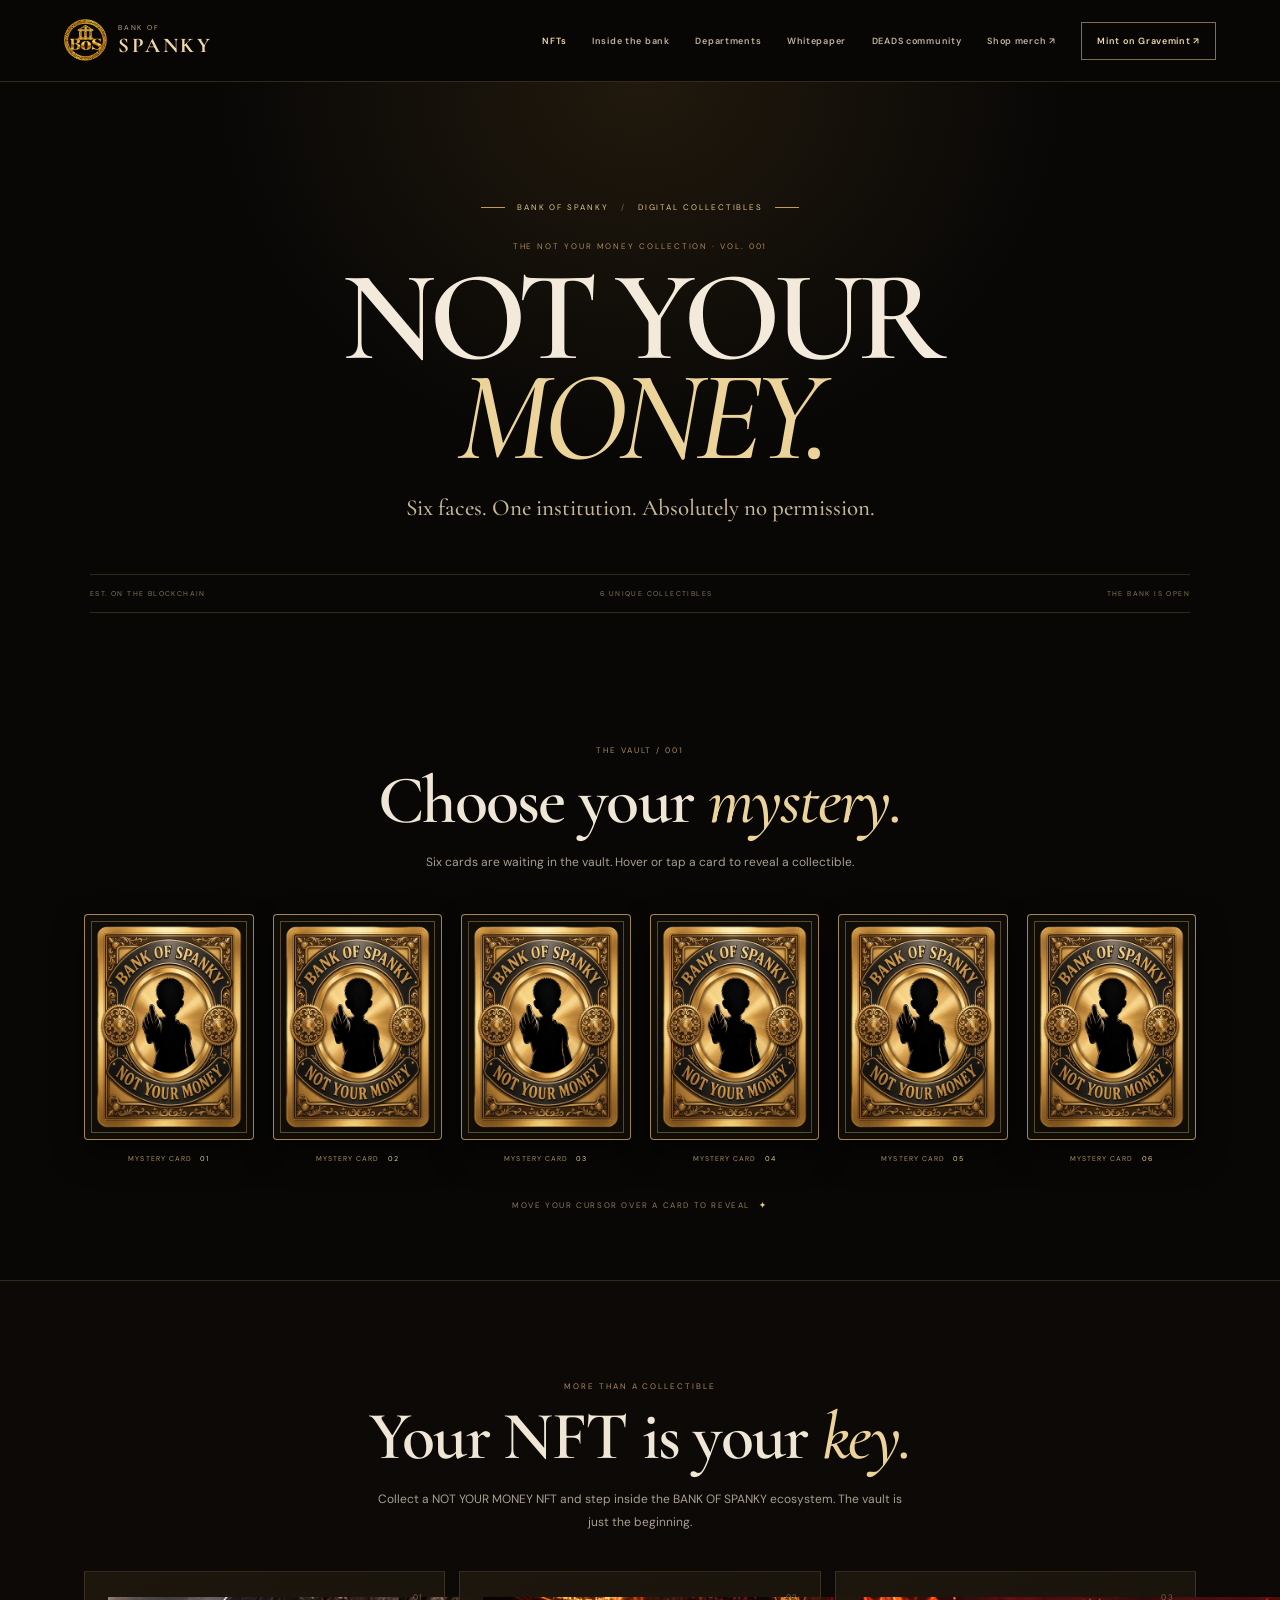
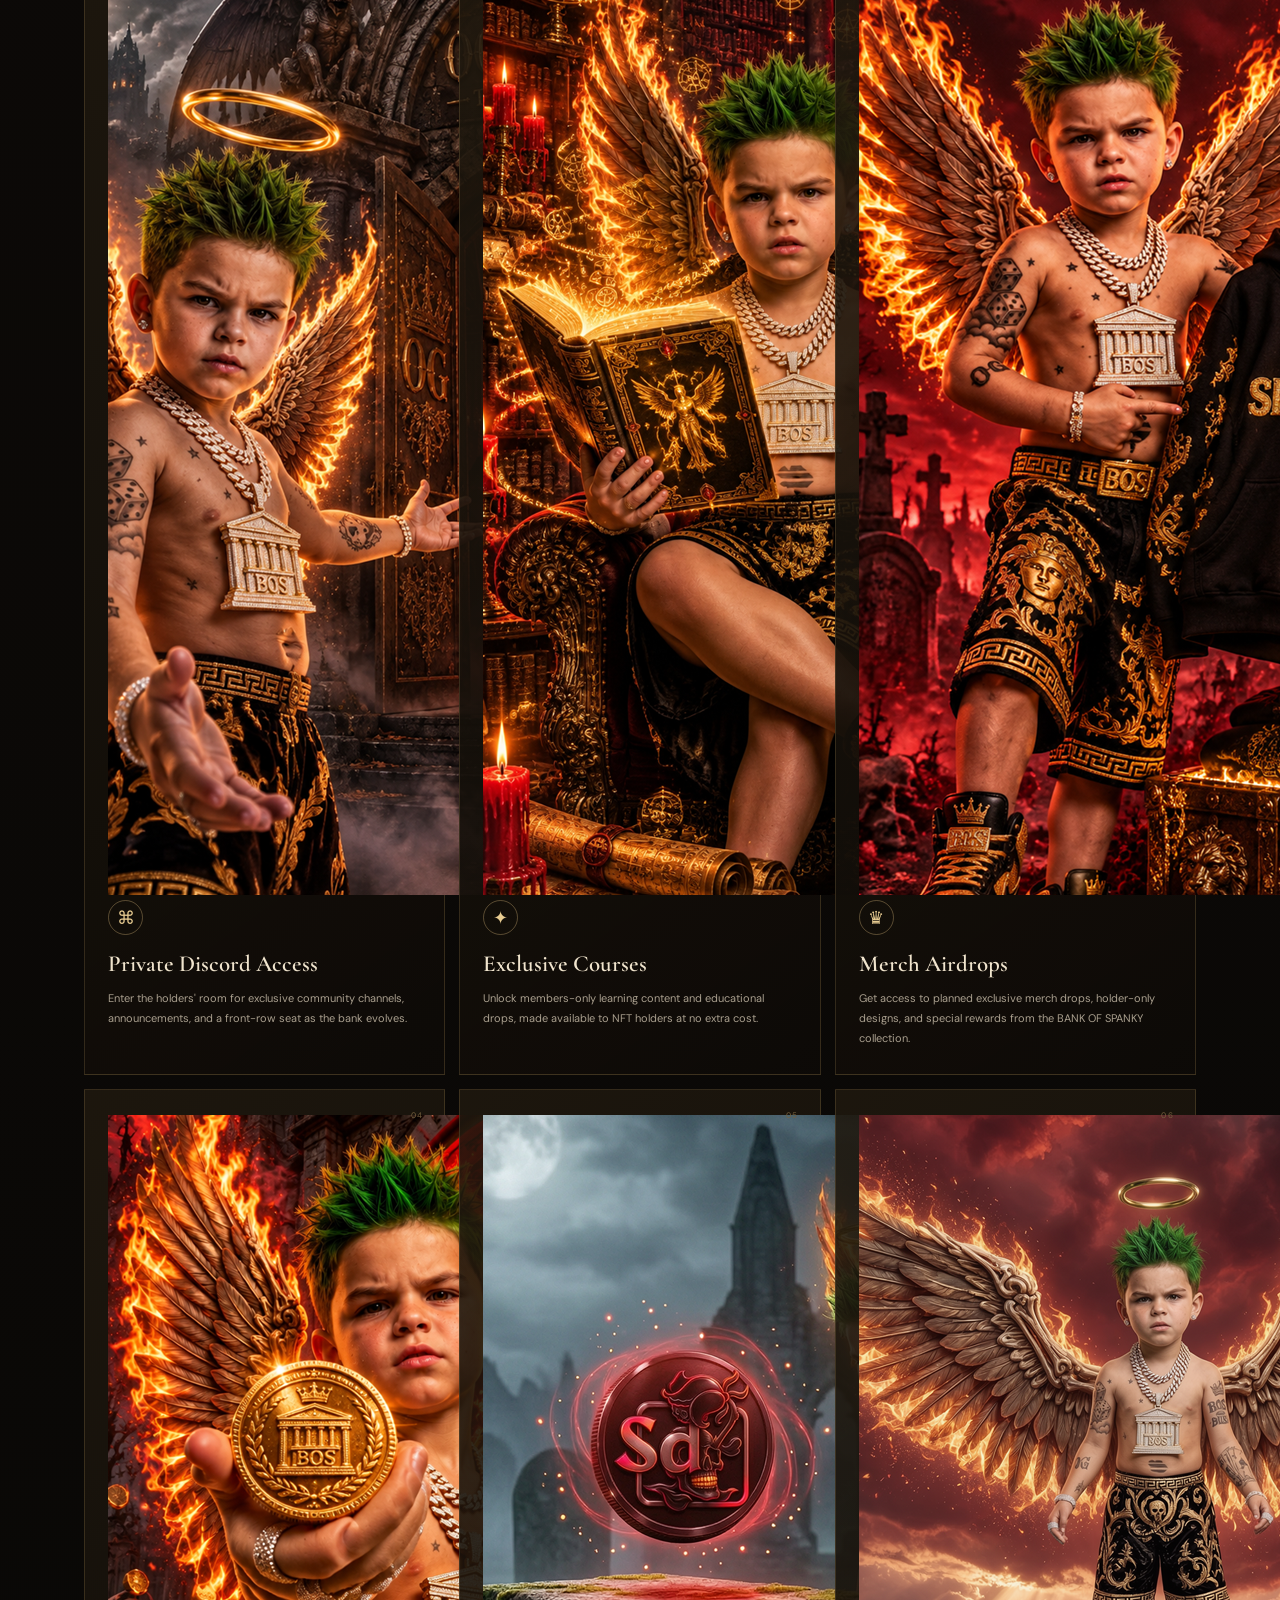
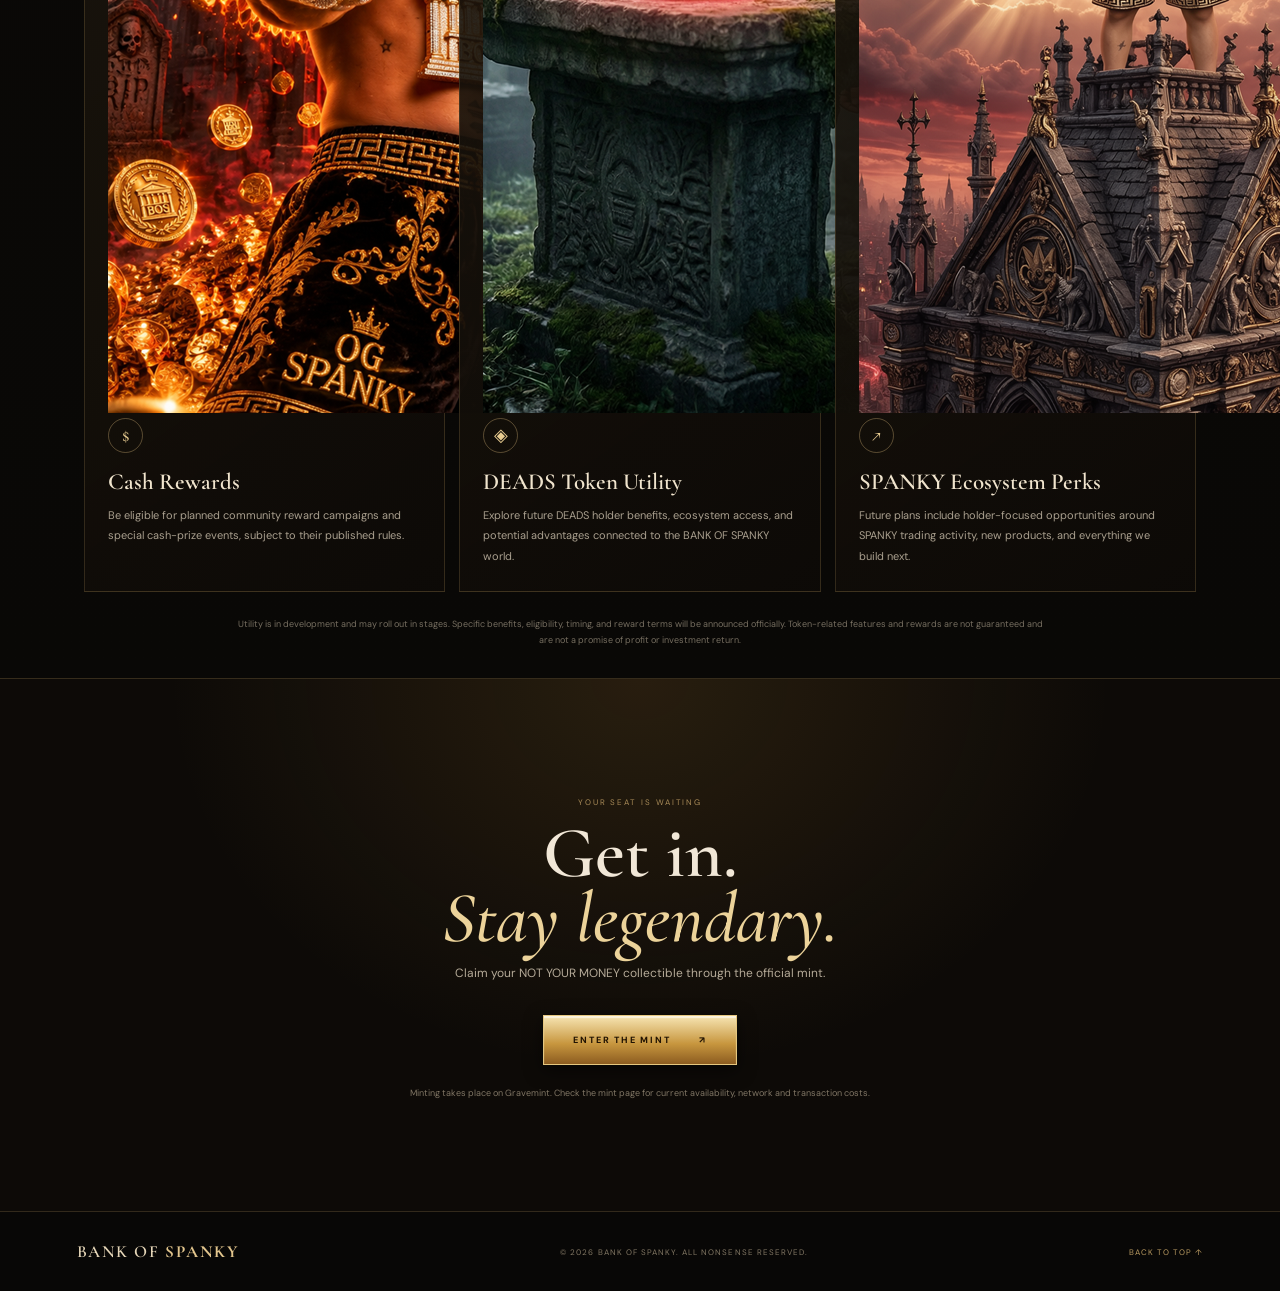
==== commit e5c88497: "Add uploaded artwork to NFT utility cards" ====
--- a/nfts.html
+++ b/nfts.html
@@ -97,12 +97,12 @@
           <p>Collect a NOT YOUR MONEY NFT and step inside the BANK OF SPANKY ecosystem. The vault is just the beginning.</p>
         </div>
         <div class="utility-grid">
-          <article class="utility-card"><span class="utility-no">01</span><span class="utility-icon">⌘</span><h3>Private Discord Access</h3><p>Enter the holders' room for exclusive community channels, announcements, and a front-row seat as the bank evolves.</p></article>
-          <article class="utility-card"><span class="utility-no">02</span><span class="utility-icon">✦</span><h3>Exclusive Courses</h3><p>Unlock members-only learning content and educational drops, made available to NFT holders at no extra cost.</p></article>
-          <article class="utility-card"><span class="utility-no">03</span><span class="utility-icon">♛</span><h3>Merch Airdrops</h3><p>Get access to planned exclusive merch drops, holder-only designs, and special rewards from the BANK OF SPANKY collection.</p></article>
-          <article class="utility-card"><span class="utility-no">04</span><span class="utility-icon">$</span><h3>Cash Rewards</h3><p>Be eligible for planned community reward campaigns and special cash-prize events, subject to their published rules.</p></article>
-          <article class="utility-card"><span class="utility-no">05</span><span class="utility-icon">◈</span><h3>DEADS Token Utility</h3><p>Explore future DEADS holder benefits, ecosystem access, and potential advantages connected to the BANK OF SPANKY world.</p></article>
-          <article class="utility-card"><span class="utility-no">06</span><span class="utility-icon">↗</span><h3>SPANKY Ecosystem Perks</h3><p>Future plans include holder-focused opportunities around SPANKY trading activity, new products, and everything we build next.</p></article>
+          <article class="utility-card"><img class="utility-card__image" src="./assets/images/Utility%20Cards/Private-Discord-Access.png" alt="Private Discord Access" loading="lazy" width="600" height="898"><div class="utility-card__content"><span class="utility-no">01</span><span class="utility-icon">⌘</span><h3>Private Discord Access</h3><p>Enter the holders' room for exclusive community channels, announcements, and a front-row seat as the bank evolves.</p></div></article>
+          <article class="utility-card"><img class="utility-card__image" src="./assets/images/Utility%20Cards/Exclusive-Courses.png" alt="Exclusive Courses" loading="lazy" width="600" height="898"><div class="utility-card__content"><span class="utility-no">02</span><span class="utility-icon">✦</span><h3>Exclusive Courses</h3><p>Unlock members-only learning content and educational drops, made available to NFT holders at no extra cost.</p></div></article>
+          <article class="utility-card"><img class="utility-card__image" src="./assets/images/Utility%20Cards/Merch-Airdrops.png" alt="Merch Airdrops" loading="lazy" width="600" height="898"><div class="utility-card__content"><span class="utility-no">03</span><span class="utility-icon">♛</span><h3>Merch Airdrops</h3><p>Get access to planned exclusive merch drops, holder-only designs, and special rewards from the BANK OF SPANKY collection.</p></div></article>
+          <article class="utility-card"><img class="utility-card__image" src="./assets/images/Utility%20Cards/Cash-Rewards.png" alt="Cash Rewards" loading="lazy" width="600" height="898"><div class="utility-card__content"><span class="utility-no">04</span><span class="utility-icon">$</span><h3>Cash Rewards</h3><p>Be eligible for planned community reward campaigns and special cash-prize events, subject to their published rules.</p></div></article>
+          <article class="utility-card"><img class="utility-card__image" src="./assets/images/Utility%20Cards/DEADS-Token-Utility.png" alt="DEADS Token Utility" loading="lazy" width="600" height="898"><div class="utility-card__content"><span class="utility-no">05</span><span class="utility-icon">◈</span><h3>DEADS Token Utility</h3><p>Explore future DEADS holder benefits, ecosystem access, and potential advantages connected to the BANK OF SPANKY world.</p></div></article>
+          <article class="utility-card"><img class="utility-card__image" src="./assets/images/Utility%20Cards/SPANKY-Ecosystem-Perks.png" alt="SPANKY Ecosystem Perks" loading="lazy" width="600" height="898"><div class="utility-card__content"><span class="utility-no">06</span><span class="utility-icon">↗</span><h3>SPANKY Ecosystem Perks</h3><p>Future plans include holder-focused opportunities around SPANKY trading activity, new products, and everything we build next.</p></div></article>
         </div>
         <p class="utility-disclaimer">Utility is in development and may roll out in stages. Specific benefits, eligibility, timing, and reward terms will be announced officially. Token-related features and rewards are not guaranteed and are not a promise of profit or investment return.</p>
       </div>
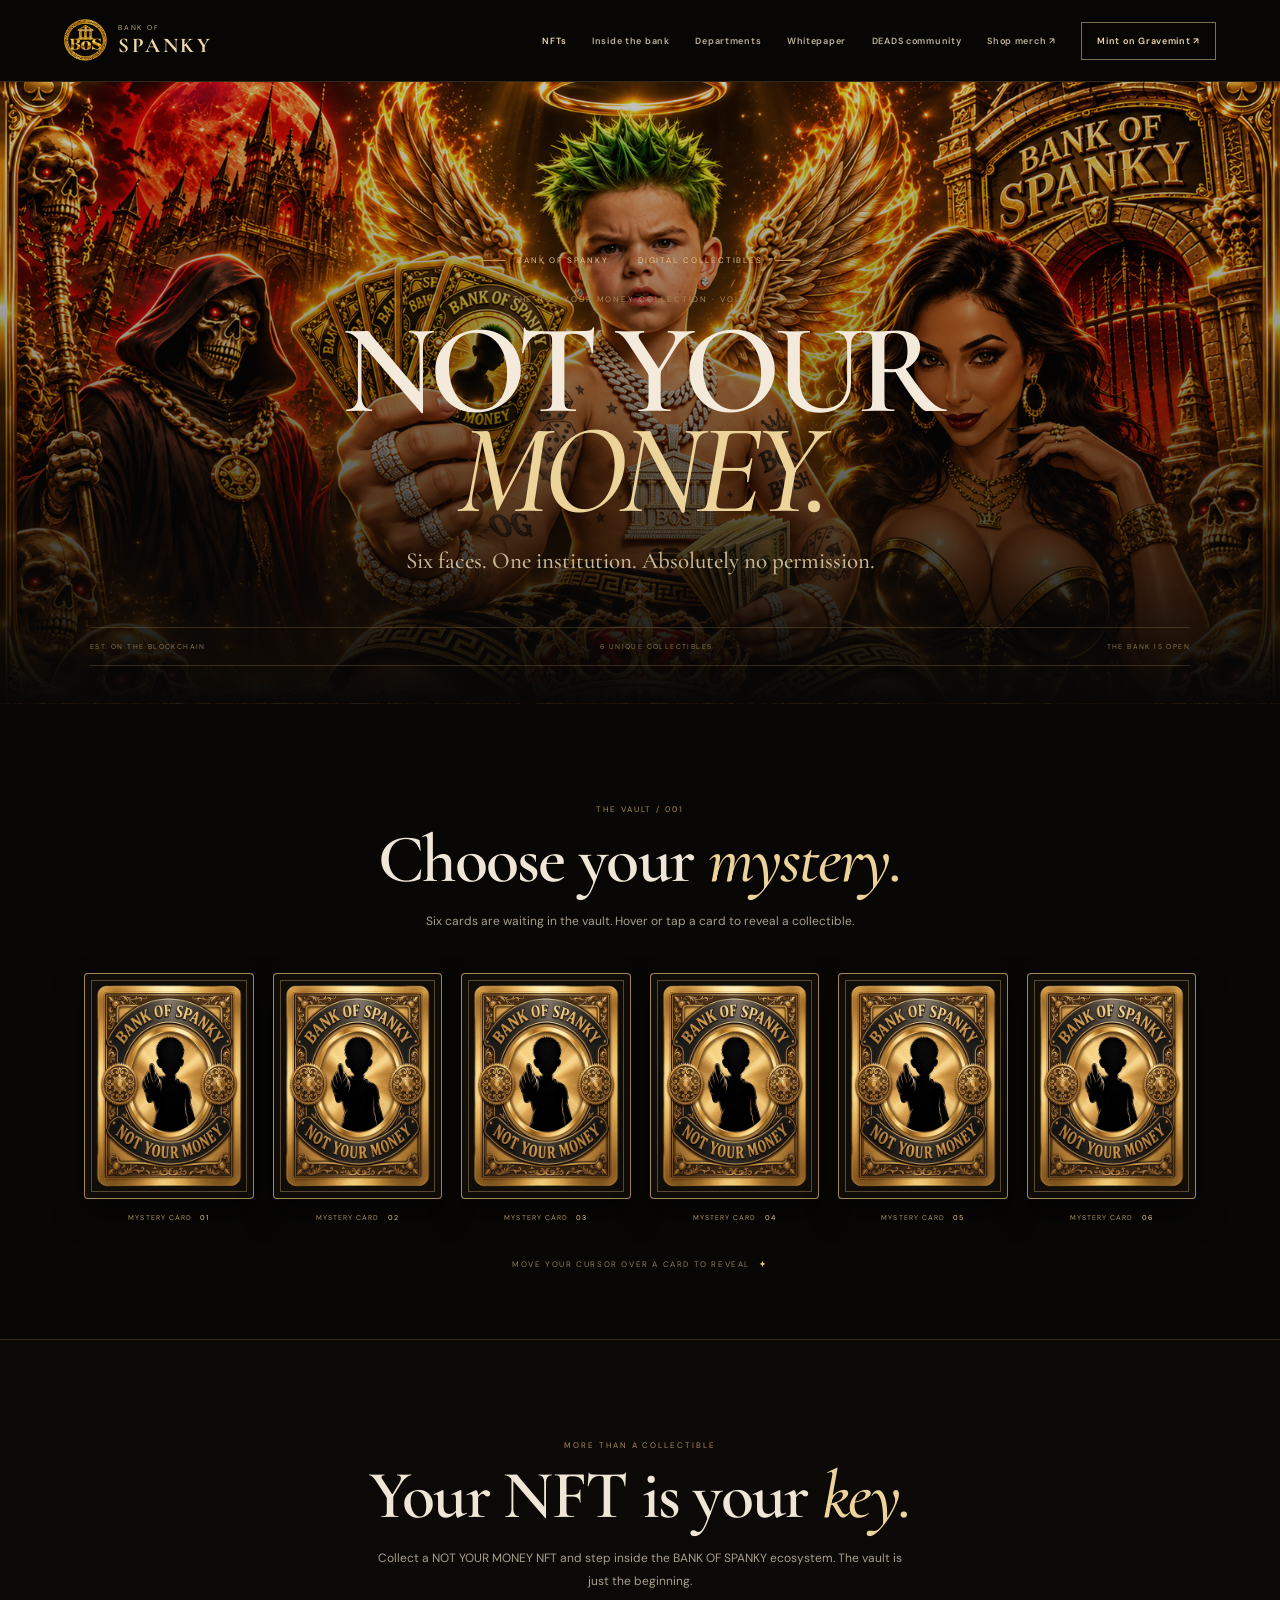
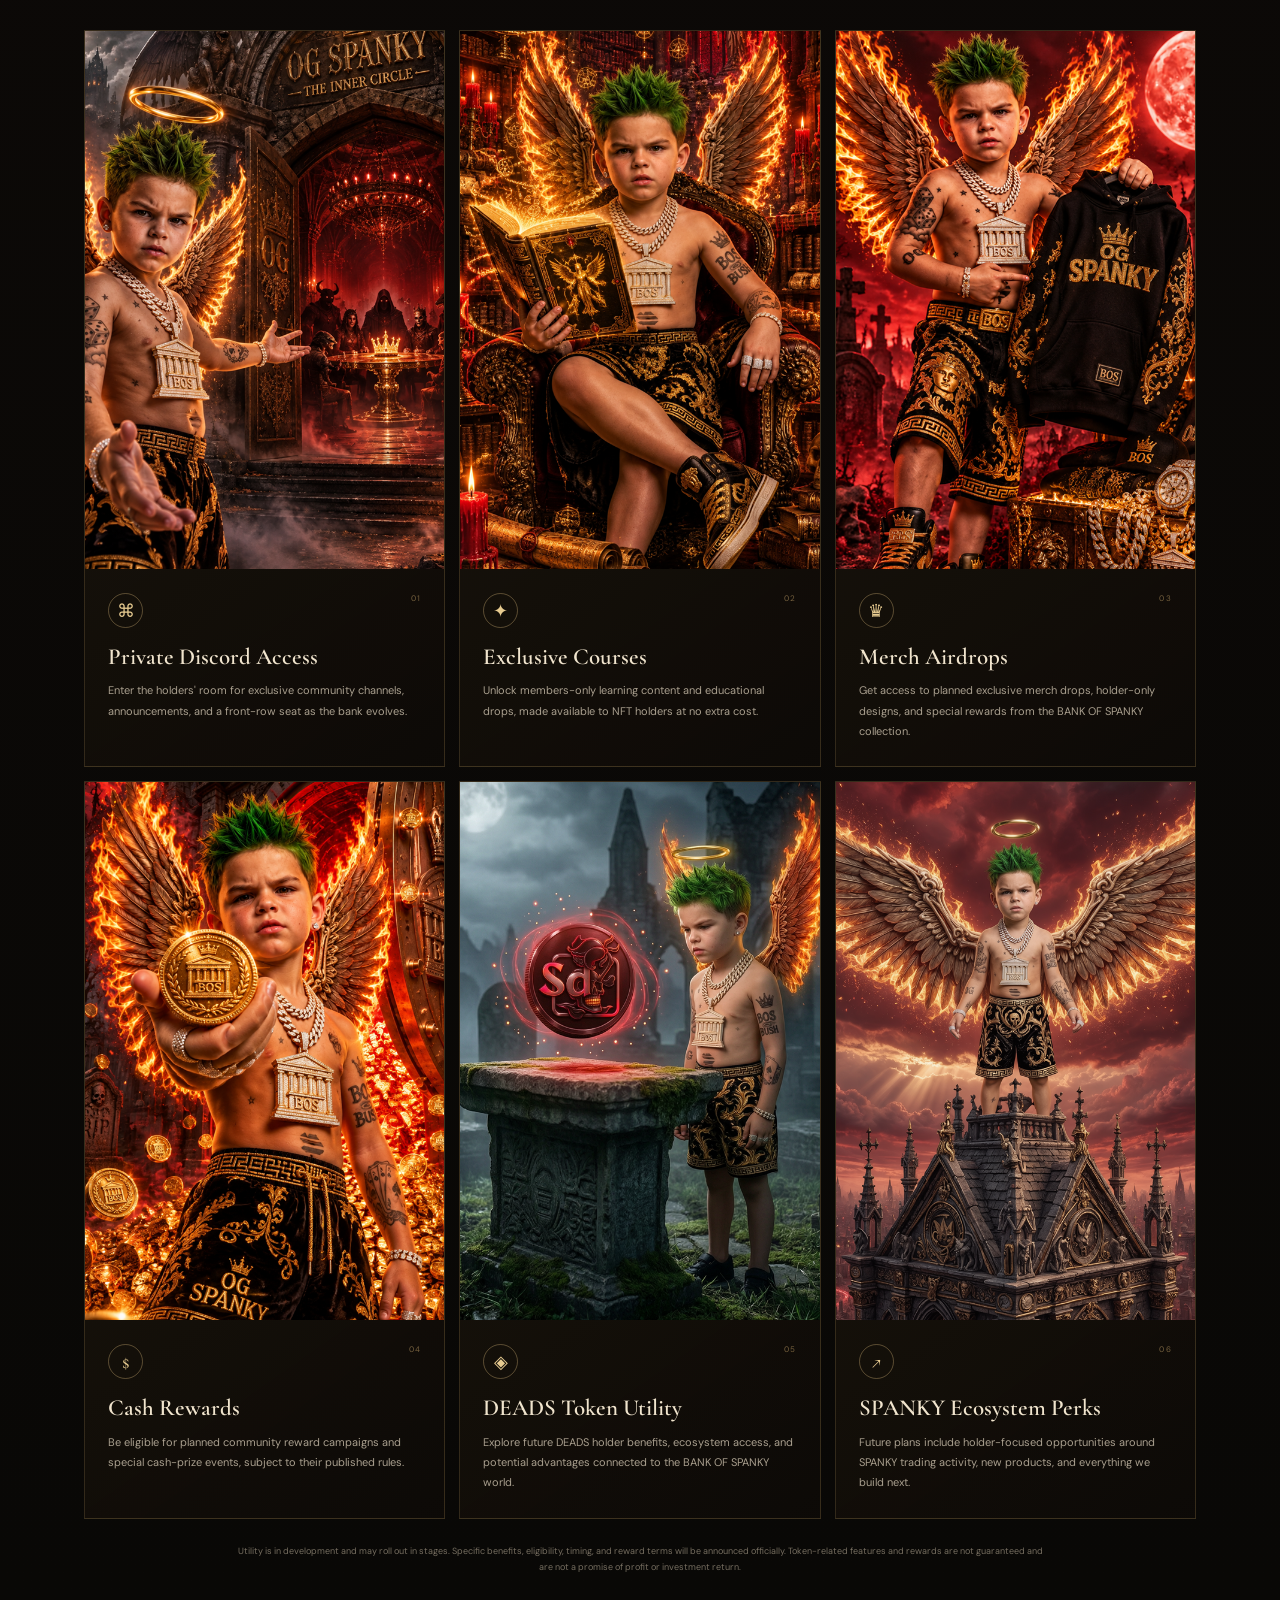
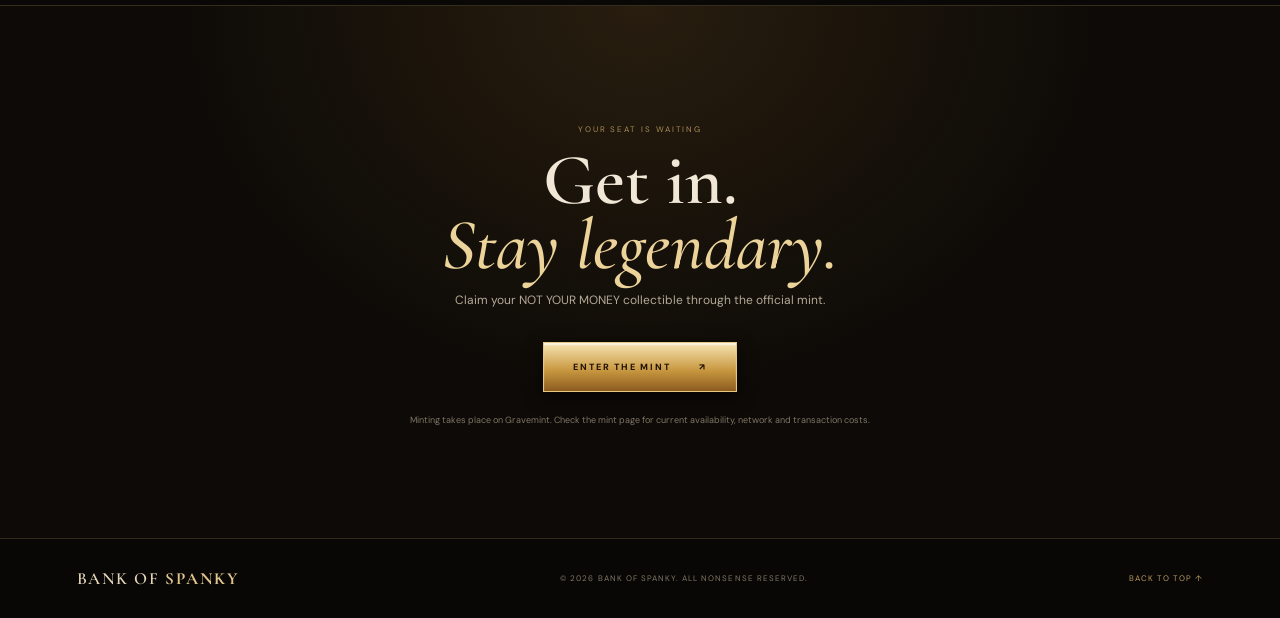
==== commit edd43c24: "Refresh NFT page hero stylesheet version" ====
--- a/nfts.html
+++ b/nfts.html
@@ -10,7 +10,7 @@
   <link rel="preconnect" href="https://fonts.googleapis.com">
   <link rel="preconnect" href="https://fonts.gstatic.com" crossorigin>
   <link href="https://fonts.googleapis.com/css2?family=Cormorant+Garamond:wght@400;500;600;700&family=DM+Sans:wght@400;500;600;700;800&display=swap" rel="stylesheet">
-  <link rel="stylesheet" href="./nfts.css?v=3">
+  <link rel="stylesheet" href="./nfts.css?v=4">
 </head>
 <body>
   <header class="nft-header">
--- a/nfts.css
+++ b/nfts.css
@@ -16,7 +16,7 @@
 .nav a:hover,.nav a.active{color:#f0d9a8}
 .nav .nav-mint{padding:12px 15px;border:1px solid rgba(226,197,141,.55);color:#f0d9a8}
 .menu-toggle{display:none}
-.nft-hero{padding:clamp(65px,9vw,112px) 5vw 32px;text-align:center;background:radial-gradient(ellipse at 50% 0%,rgba(176,127,52,.15),transparent 48%)}
+.nft-hero{position:relative;isolation:isolate;overflow:hidden;padding:clamp(105px,13vw,165px) 5vw 38px;text-align:center;background-image:linear-gradient(180deg,rgba(8,7,6,.24) 0%,rgba(8,7,6,.42) 42%,#080706 100%),url("./assets/images/BANNER.png");background-size:cover;background-position:center 36%;background-repeat:no-repeat}
 .eyebrow{display:flex;justify-content:center;align-items:center;gap:12px;color:var(--nft-gold);font-size:8px;letter-spacing:.24em}
 .eyebrow span{width:24px;height:1px;background:#c49a52}.eyebrow i{font-style:normal;color:#80663b}
 .edition,.section-label{color:#a98b58;font-size:8px;letter-spacing:.24em}
@@ -50,9 +50,11 @@
 .utility-section{padding:clamp(65px,8vw,100px) 0 30px;border-top:1px solid var(--nft-line);background:linear-gradient(180deg,#0c0907,#090806)}
 .utility-heading{margin-bottom:38px}
 .utility-grid{display:grid;grid-template-columns:repeat(3,minmax(0,1fr));gap:14px}
-.utility-card{position:relative;min-height:210px;padding:25px 23px;border:1px solid rgba(201,164,99,.2);background:linear-gradient(145deg,rgba(31,24,14,.88),rgba(13,10,7,.96));transition:transform .25s,border-color .25s}
+.utility-card{position:relative;min-width:0;overflow:hidden;border:1px solid rgba(201,164,99,.2);background:linear-gradient(145deg,rgba(31,24,14,.88),rgba(13,10,7,.96));transition:transform .25s,border-color .25s}
+.utility-card__image{display:block;width:100%;height:auto;aspect-ratio:600/898;object-fit:cover;object-position:center}
+.utility-card__content{position:relative;min-height:170px;padding:24px 23px 25px}
 .utility-card:hover{transform:translateY(-4px);border-color:rgba(226,190,119,.58)}
-.utility-no{position:absolute;top:20px;right:21px;color:#76613e;font-size:8px;letter-spacing:.16em}
+.utility-no{position:absolute;top:24px;right:23px;color:#76613e;font-size:8px;letter-spacing:.16em}
 .utility-icon{display:grid;place-items:center;width:35px;height:35px;margin-bottom:17px;border:1px solid rgba(222,190,126,.35);border-radius:50%;color:#e8cc91;font:500 18px var(--nft-serif)}
 .utility-card h3{margin:0 0 10px;color:#f0e4cd;font:600 23px/1.1 var(--nft-serif)}
 .utility-card p{max-width:340px;margin:0;color:var(--nft-muted);font-size:11px;line-height:1.85}
@@ -66,5 +68,5 @@
 .nft-footer{min-height:80px;padding:22px 6vw;display:flex;align-items:center;justify-content:space-between;gap:20px;border-top:1px solid var(--nft-line);color:#827764;font-size:8px;letter-spacing:.13em}
 .footer-brand{font:600 17px var(--nft-serif);color:#e6d6b8;letter-spacing:.1em}.footer-brand b{color:#e2c58d}.nft-footer>a:last-child{color:#b99a61}
 @media(max-width:980px){.nft-header{padding:0 24px}.nav{gap:13px}.nav a{font-size:8px}.mystery-grid{grid-template-columns:repeat(3,minmax(0,1fr));gap:20px}.mystery-card{max-width:230px;justify-self:center;width:100%}.utility-grid{grid-template-columns:repeat(2,minmax(0,1fr))}}
-@media(max-width:680px){.nft-header{height:72px;min-height:72px;padding:0 5vw}.nft-brand img{width:37px;height:37px}.nft-brand b{font-size:18px}.menu-toggle{display:flex;width:42px;height:42px;flex-direction:column;align-items:center;justify-content:center;gap:6px;border:1px solid var(--nft-line);background:transparent}.menu-toggle span{width:17px;height:1px;background:var(--nft-gold)}.nav{display:none;position:absolute;top:71px;left:0;right:0;padding:15px 6vw 22px;background:#0c0a07;border-bottom:1px solid var(--nft-line);flex-direction:column;align-items:stretch;gap:0}.nav.open{display:flex}.nav a{padding:14px 0;border-bottom:1px solid rgba(201,164,99,.12);font-size:10px}.nav .nav-mint{margin-top:12px;padding:14px;text-align:center;border:1px solid rgba(226,197,141,.55)}.nft-hero{padding:52px 5vw 25px}.eyebrow{font-size:7px;letter-spacing:.13em;gap:7px}.eyebrow span{width:13px}.nft-hero h1{font-size:clamp(62px,15vw,90px)}.hero-subtitle{max-width:330px;margin:22px auto 0;line-height:1.3}.hero-meta{margin-top:35px;font-size:6px;letter-spacing:.08em}.section-wrap{padding-left:6vw;padding-right:6vw}.collection{padding-top:62px;padding-bottom:65px}.section-heading{margin-bottom:30px}.section-heading h2{font-size:clamp(40px,11vw,54px)}.mystery-grid{grid-template-columns:repeat(2,minmax(0,1fr));gap:20px 13px}.mystery-card{max-width:210px;padding-bottom:27px}.desktop-note{display:none}.mobile-note{display:inline}.utility-section{padding-top:60px}.utility-grid{grid-template-columns:1fr;gap:10px}.utility-card{min-height:0;padding:22px}.utility-card p{max-width:none}.utility-heading{margin-bottom:28px}.mint-section{padding:70px 7vw}.nft-footer{padding:22px 5vw;flex-wrap:wrap}.nft-footer>span{order:3;width:100%;text-align:center;font-size:7px}}
+@media(max-width:680px){.nft-header{height:72px;min-height:72px;padding:0 5vw}.nft-brand img{width:37px;height:37px}.nft-brand b{font-size:18px}.menu-toggle{display:flex;width:42px;height:42px;flex-direction:column;align-items:center;justify-content:center;gap:6px;border:1px solid var(--nft-line);background:transparent}.menu-toggle span{width:17px;height:1px;background:var(--nft-gold)}.nav{display:none;position:absolute;top:71px;left:0;right:0;padding:15px 6vw 22px;background:#0c0a07;border-bottom:1px solid var(--nft-line);flex-direction:column;align-items:stretch;gap:0}.nav.open{display:flex}.nav a{padding:14px 0;border-bottom:1px solid rgba(201,164,99,.12);font-size:10px}.nav .nav-mint{margin-top:12px;padding:14px;text-align:center;border:1px solid rgba(226,197,141,.55)}.nft-hero{padding:52px 5vw 25px}.eyebrow{font-size:7px;letter-spacing:.13em;gap:7px}.eyebrow span{width:13px}.nft-hero h1{font-size:clamp(62px,15vw,90px)}.hero-subtitle{max-width:330px;margin:22px auto 0;line-height:1.3}.hero-meta{margin-top:35px;font-size:6px;letter-spacing:.08em}.section-wrap{padding-left:6vw;padding-right:6vw}.collection{padding-top:62px;padding-bottom:65px}.section-heading{margin-bottom:30px}.section-heading h2{font-size:clamp(40px,11vw,54px)}.mystery-grid{grid-template-columns:repeat(2,minmax(0,1fr));gap:20px 13px}.mystery-card{max-width:210px;padding-bottom:27px}.desktop-note{display:none}.mobile-note{display:inline}.utility-section{padding-top:60px}.utility-grid{grid-template-columns:1fr;gap:10px}.utility-card__content{min-height:0;padding:22px}.utility-card p{max-width:none}.utility-heading{margin-bottom:28px}.mint-section{padding:70px 7vw}.nft-footer{padding:22px 5vw;flex-wrap:wrap}.nft-footer>span{order:3;width:100%;text-align:center;font-size:7px}}
 @media(prefers-reduced-motion:reduce){html{scroll-behavior:auto}.mystery-card{animation:none}.mystery-card__flip,.utility-card,.mint-button{transition:none}}
